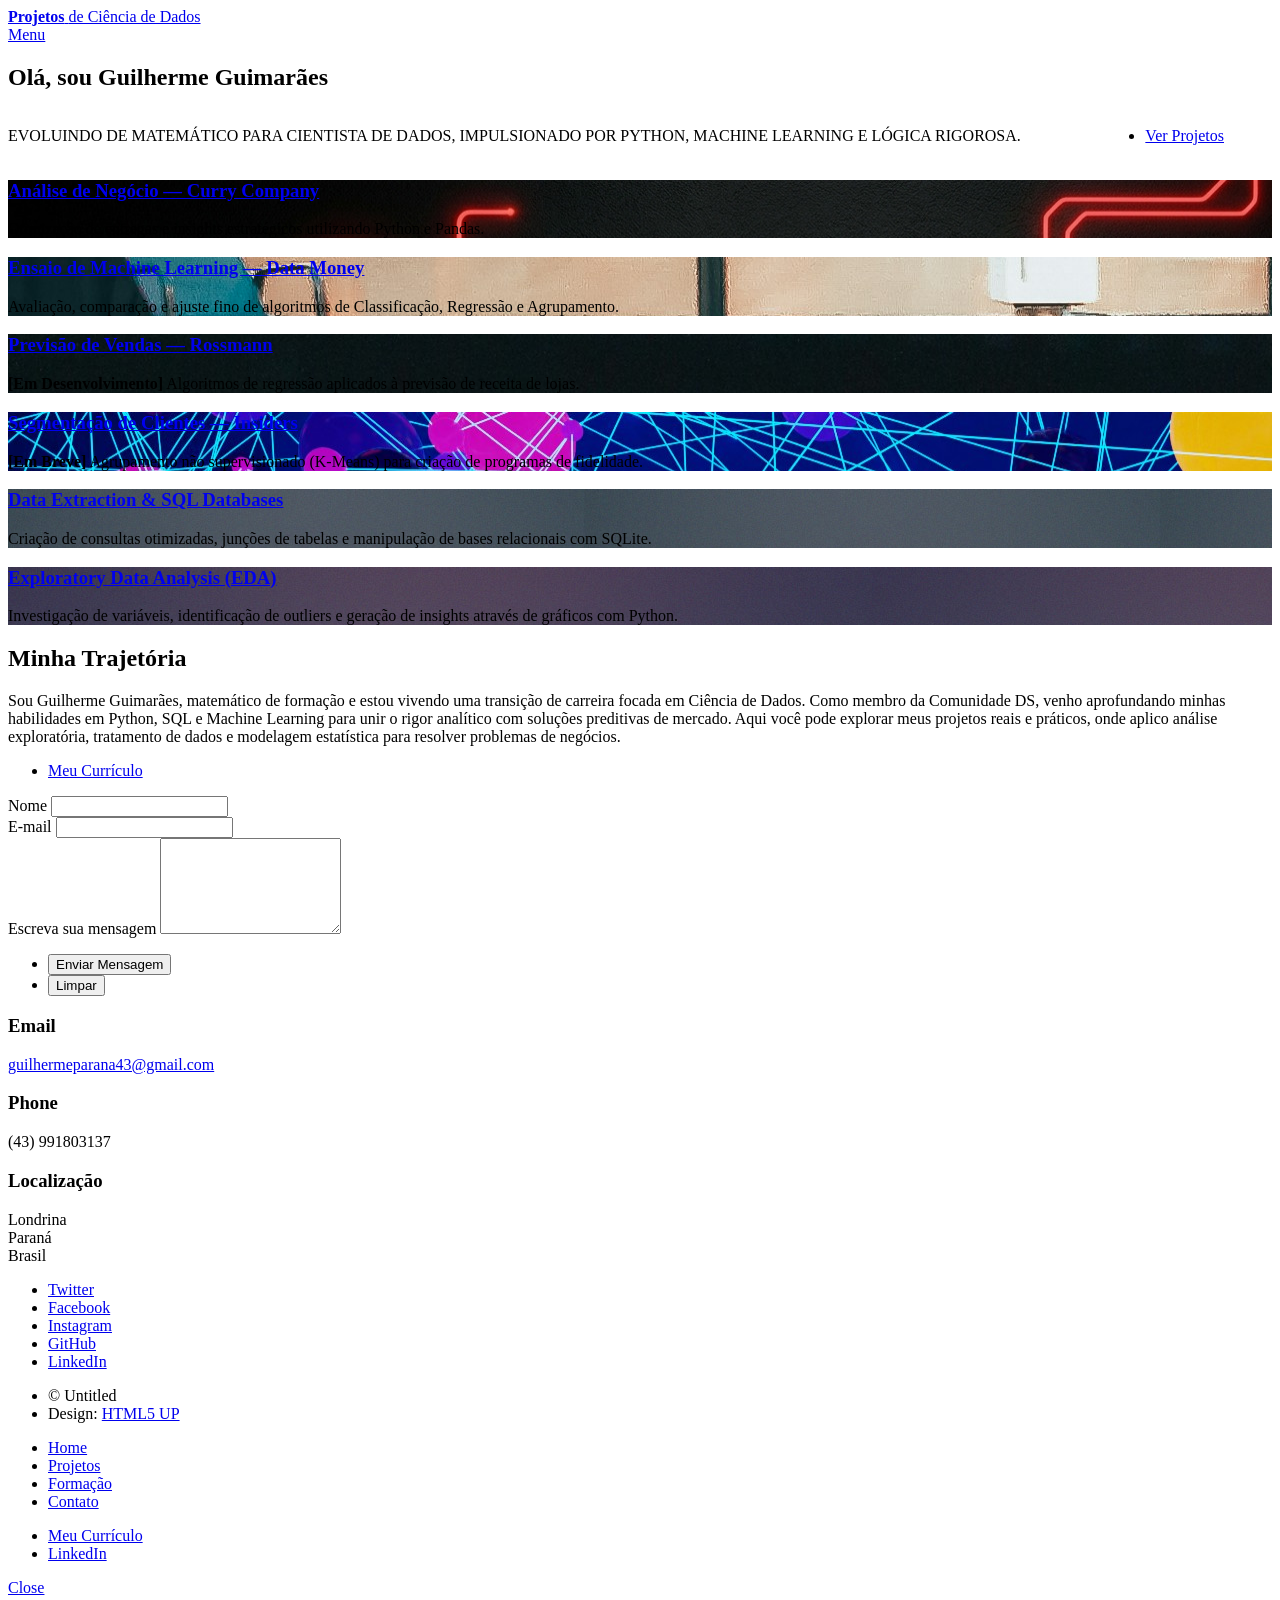
==== index.html @ 99375141 "Update index.html" ====
<!DOCTYPE HTML>
<!--
	Forty by HTML5 UP
	html5up.net | @ajlkn
	Free for personal and commercial use under the CCA 3.0 license (html5up.net/license)
-->
<html>
	<head>
		<title>Projetos - Guilherme Guimarães</title>
		<meta charset="utf-8" />
		<meta name="viewport" content="width=device-width, initial-scale=1, user-scalable=no" />
		<link rel="stylesheet" href="assets/css/main.css" />
		<noscript><link rel="stylesheet" href="assets/css/noscript.css" /></noscript>
	</head>
	<body class="is-preload">

		<!-- Wrapper -->
			<div id="wrapper">

				<!-- Header -->
					<header id="header" class="alt">
						<a href="index.html" class="logo"><strong>Projetos</strong> <span>de Ciência de Dados</span></a>
						<nav>
							<a href="#menu">Menu</a>
						</nav>
					</header>

				<!-- Menu -->
					<nav id="menu">
						<ul class="links">
							<li><a href="index.html">Home</a></li>
							<li><a href="landing.html">Projetos</a></li>
							<li><a href="generic.html">Formação</a></li>
							<li><a href="elements.html">Contato</a></li>
						</ul>
				<ul class="actions stacked">
				<li><a href="cv_guilhermeg.pdf" onclick="window.open(this.href, '_blank'); return false;" class="button primary fit">Meu Currículo</a></li>
				<li><a href="https://www.linkedin.com/in/guilherme-goncalves-guimaraes-data-scientist/" onclick="window.open(this.href, '_blank'); return false;" class="button fit">LinkedIn</a></li>
			</ul>

					</nav>

				<!-- Banner -->
<section id="banner" class="major">
    <div class="inner">
        <header class="major">
            <h1>Olá, sou Guilherme Guimarães</h1>
        </header>
	<div class="content" style="display: flex; justify-content: space-between; align-items: center;">
    <p>EVOLUINDO DE MATEMÁTICO PARA CIENTISTA DE DADOS, IMPULSIONADO POR PYTHON, MACHINE LEARNING E LÓGICA RIGOROSA.</p>
    
    <div style="display: flex; align-items: center; gap: 1rem;">
        <ul class="actions" style="margin: 0; padding: 0;">
            <li><a href="#one" class="button next">Ver Projetos</a></li>
        </ul>

        <ul class="icons" style="display: flex; gap: 1rem; margin: 0; padding: 0; list-style: none;">
            <li><a href="https://github.com/guig23" target="_blank" class="icon brands fa-github" style="font-size: 1.5rem;"><span class="label" style="display:none;">GitHub</span></a></li>
            <li><a href="https://www.linkedin.com/in/guilherme-goncalves-guimaraes-data-scientist/" target="_blank" class="icon brands fa-linkedin-in" style="font-size: 1.5rem;"><span class="label" style="display:none;">LinkedIn</span></a></li>
            <li><a href="https://wa.me/5543991803137" target="_blank" class="icon brands fa-whatsapp" style="font-size: 1.5rem;"><span class="label" style="display:none;">WhatsApp</span></a></li>
        </ul>
    </div>
</div>
</section>

				<!-- Main -->
					<div id="main">

						<!-- One -->
							<section id="one" class="tiles">
								<article>
									<span class="image">
										<img src="images/pic01.jpg" alt="" />
									</span>
									<header class="major">
										<h3><a href="landing.html" class="link">Análise de Negócio — Curry Company</a></h3>
										<p>Otimização de entregas e insights estratégicos utilizando Python e Pandas.</p>
									</header>
								</article>
								<article>
									<span class="image">
										<img src="images/pic02.jpg" alt="" />
									</span>
								<header class="major">
									<h3><a href="landing.html" class="link">Ensaio de Machine Learning — Data Money</a></h3>
									<p>Avaliação, comparação e ajuste fino de algoritmos de Classificação, Regressão e Agrupamento.</p>
								</header>
								</article>
								<article>
								<span class="image">
									<img src="images/pic03.jpg" alt="" />
								</span>
								<header class="major">
									<h3><a href="#" class="link">Previsão de Vendas — Rossmann</a></h3>
									<p><strong>[Em Desenvolvimento]</strong> Algoritmos de regressão aplicados à previsão de receita de lojas.</p>
								</header>
							</article>
								<article>
									<span class="image">
										<img src="images/pic04.jpg" alt="" />
									</span>
									<header class="major">
										<h3><a href="#" class="link">Segmentação de Clientes — Insiders</a></h3>
										<p><strong>[Em Breve]</strong> Agrupamento não supervisionado (K-Means) para criação de programas de fidelidade.</p>
									</header>
								</article>
								<article>
									<span class="image">
										<img src="images/pic05.jpg" alt="" />
									</span>
									<header class="major">
										<h3><a href="#" class="link">Data Extraction & SQL Databases</a></h3>
										<p>Criação de consultas otimizadas, junções de tabelas e manipulação de bases relacionais com SQLite.</p>
									</header>
								</article>
								<article>
								<span class="image">
									<img src="images/pic06.jpg" alt="" />
								</span>
								<header class="major">
									<h3><a href="#" class="link">Exploratory Data Analysis (EDA)</a></h3>
									<p>Investigação de variáveis, identificação de outliers e geração de insights através de gráficos com Python.</p>
								</header>
							</article>
							</section>

						<!-- Two -->
							<section id="two">
								<div class="inner">
									<header class="major">
										<h2>Minha Trajetória</h2>
									</header>
									<p>Sou Guilherme Guimarães, matemático de formação e estou vivendo uma transição de carreira focada em Ciência de Dados. Como membro da Comunidade DS, venho aprofundando minhas habilidades em Python, SQL e Machine Learning para unir o rigor analítico com soluções preditivas de mercado. Aqui você pode explorar meus projetos reais e práticos, onde aplico análise exploratória, tratamento de dados e modelagem estatística para resolver problemas de negócios.</p>
								<ul class="actions">
								    <li><a href="cv_guilhermeg.pdf" download="cv_guilhermeg.pdf" class="button next">Meu Currículo</a></li>
								</ul>
								</div>
							</section>

					</div>

				<!-- Contact -->
					<section id="contact">
						<div class="inner">
							<section>
								<form method="POST" action="https://formspree.io/f/maqkynvn">
									<div class="fields">
										<div class="field half">
											<label for="name">Nome</label>
											<input type="text" name="name" id="name" />
										</div>
										<div class="field half">
											<label for="email">E-mail</label>
											<input type="text" name="email" id="email" />
										</div>
										<div class="field">
											<label for="message">Escreva sua mensagem</label>
											<textarea name="message" id="message" rows="6"></textarea>
										</div>
									</div>
									<ul class="actions">
										<li><input type="submit" value="Enviar Mensagem" class="primary" /></li>
										<li><input type="reset" value="Limpar" /></li>
									</ul>
								</form>
							</section>
							<section class="split">
								<section>
									<div class="contact-method">
										<span class="icon solid alt fa-envelope"></span>
										<h3>Email</h3>
										<a href="#">guilhermeparana43@gmail.com</a>
									</div>
								</section>
								<section>
									<div class="contact-method">
										<span class="icon solid alt fa-phone"></span>
										<h3>Phone</h3>
										<span>(43) 991803137</span>
									</div>
								</section>
								<section>
									<div class="contact-method">
										<span class="icon solid alt fa-home"></span>
										<h3>Localização</h3>
										<span>Londrina<br />
										Paraná<br />
										Brasil</span>
									</div>
								</section>
							</section>
						</div>
					</section>

				<!-- Footer -->
					<footer id="footer">
						<div class="inner">
							<ul class="icons">
								<li><a href="#" class="icon brands alt fa-twitter"><span class="label">Twitter</span></a></li>
								<li><a href="#" class="icon brands alt fa-facebook-f"><span class="label">Facebook</span></a></li>
								<li><a href="#" class="icon brands alt fa-instagram"><span class="label">Instagram</span></a></li>
								<li><a href="#" class="icon brands alt fa-github"><span class="label">GitHub</span></a></li>
								<li><a href="#" class="icon brands alt fa-linkedin-in"><span class="label">LinkedIn</span></a></li>
							</ul>
							<ul class="copyright">
								<li>&copy; Untitled</li><li>Design: <a href="https://html5up.net">HTML5 UP</a></li>
							</ul>
						</div>
					</footer>

			</div>

		<!-- Scripts -->
			<script src="assets/js/jquery.min.js"></script>
			<script src="assets/js/jquery.scrolly.min.js"></script>
			<script src="assets/js/jquery.scrollex.min.js"></script>
			<script src="assets/js/browser.min.js"></script>
			<script src="assets/js/breakpoints.min.js"></script>
			<script src="assets/js/util.js"></script>
			<script src="assets/js/main.js"></script>

	</body>
</html>
---- assets/css/main.css ----
@import url(fontawesome-all.min.css);
@import url("https://fonts.googleapis.com/css?family=Source+Sans+Pro:300,300italic,600,600italic");

/*
	Forty by HTML5 UP
	html5up.net | @ajlkn
	Free for personal and commercial use under the CCA 3.0 license (html5up.net/license)
*/

html, body, div, span, applet, object,
iframe, h1, h2, h3, h4, h5, h6, p, blockquote,
pre, a, abbr, acronym, address, big, cite,
code, del, dfn, em, img, ins, kbd, q, s, samp,
small, strike, strong, sub, sup, tt, var, b,
u, i, center, dl, dt, dd, ol, ul, li, fieldset,
form, label, legend, table, caption, tbody,
tfoot, thead, tr, th, td, article, aside,
canvas, details, embed, figure, figcaption,
footer, header, hgroup, menu, nav, output, ruby,
section, summary, time, mark, audio, video {
	margin: 0;
	padding: 0;
	border: 0;
	font-size: 100%;
	font: inherit;
	vertical-align: baseline;}

article, aside, details, figcaption, figure,
footer, header, hgroup, menu, nav, section {
	display: block;}

body {
	line-height: 1;
}

ol, ul {
	list-style: none;
}

blockquote, q {
	quotes: none;
}

	blockquote:before, blockquote:after, q:before, q:after {
		content: '';
		content: none;
	}

table {
	border-collapse: collapse;
	border-spacing: 0;
}

body {
	-webkit-text-size-adjust: none;
}

mark {
	background-color: transparent;
	color: inherit;
}

input::-moz-focus-inner {
	border: 0;
	padding: 0;
}

input, select, textarea {
	-moz-appearance: none;
	-webkit-appearance: none;
	-ms-appearance: none;
	appearance: none;
}

/* Basic */

	@-ms-viewport {
		width: device-width;
	}

	body {
		-ms-overflow-style: scrollbar;
	}

	@media screen and (max-width: 480px) {

		html, body {
			min-width: 320px;
		}

	}

	html {
		box-sizing: border-box;
	}

	*, *:before, *:after {
		box-sizing: inherit;
	}

	body {
		background: #242943;
	}

		body.is-preload *, body.is-preload *:before, body.is-preload *:after {
			-moz-animation: none !important;
			-webkit-animation: none !important;
			-ms-animation: none !important;
			animation: none !important;
			-moz-transition: none !important;
			-webkit-transition: none !important;
			-ms-transition: none !important;
			transition: none !important;
		}

/* Type */

	body, input, select, textarea {
		color: #ffffff;
		font-family: "Source Sans Pro", Helvetica, sans-serif;
		font-size: 17pt;
		font-weight: 300;
		letter-spacing: 0.025em;
		line-height: 1.65;
	}

		@media screen and (max-width: 1680px) {

			body, input, select, textarea {
				font-size: 14pt;
			}

		}

		@media screen and (max-width: 1280px) {

			body, input, select, textarea {
				font-size: 12pt;
			}

		}

		@media screen and (max-width: 360px) {

			body, input, select, textarea {
				font-size: 11pt;
			}

		}

	a {
		-moz-transition: color 0.2s ease-in-out, border-bottom-color 0.2s ease-in-out;
		-webkit-transition: color 0.2s ease-in-out, border-bottom-color 0.2s ease-in-out;
		-ms-transition: color 0.2s ease-in-out, border-bottom-color 0.2s ease-in-out;
		transition: color 0.2s ease-in-out, border-bottom-color 0.2s ease-in-out;
		border-bottom: dotted 1px;
		color: inherit;
		text-decoration: none;
	}

		a:hover {
			border-bottom-color: transparent;
			color: #9bf1ff !important;
		}

		a:active {
			color: #53e3fb !important;
		}

	strong, b {
		color: #ffffff;
		font-weight: 600;
	}

	em, i {
		font-style: italic;
	}

	p {
		margin: 0 0 2em 0;
	}

	h1, h2, h3, h4, h5, h6 {
		color: #ffffff;
		font-weight: 600;
		line-height: 1.65;
		margin: 0 0 1em 0;
	}

		h1 a, h2 a, h3 a, h4 a, h5 a, h6 a {
			color: inherit;
			border-bottom: 0;
		}

	h1 {
		font-size: 2.5em;
	}

	h2 {
		font-size: 1.75em;
	}

	h3 {
		font-size: 1.35em;
	}

	h4 {
		font-size: 1.1em;
	}

	h5 {
		font-size: 0.9em;
	}

	h6 {
		font-size: 0.7em;
	}

	@media screen and (max-width: 736px) {

		h1 {
			font-size: 2em;
		}

		h2 {
			font-size: 1.5em;
		}

		h3 {
			font-size: 1.25em;
		}

	}

	sub {
		font-size: 0.8em;
		position: relative;
		top: 0.5em;
	}

	sup {
		font-size: 0.8em;
		position: relative;
		top: -0.5em;
	}

	blockquote {
		border-left: solid 4px rgba(212, 212, 255, 0.1);
		font-style: italic;
		margin: 0 0 2em 0;
		padding: 0.5em 0 0.5em 2em;
	}

	code {
		background: rgba(212, 212, 255, 0.035);
		font-family: "Courier New", monospace;
		font-size: 0.9em;
		margin: 0 0.25em;
		padding: 0.25em 0.65em;
	}

	pre {
		-webkit-overflow-scrolling: touch;
		font-family: "Courier New", monospace;
		font-size: 0.9em;
		margin: 0 0 2em 0;
	}

		pre code {
			display: block;
			line-height: 1.75;
			padding: 1em 1.5em;
			overflow-x: auto;
		}

	hr {
		border: 0;
		border-bottom: solid 1px rgba(212, 212, 255, 0.1);
		margin: 2em 0;
	}

		hr.major {
			margin: 3em 0;
		}

	.align-left {
		text-align: left;
	}

	.align-center {
		text-align: center;
	}

	.align-right {
		text-align: right;
	}

/* Row */

	.row {
		display: flex;
		flex-wrap: wrap;
		box-sizing: border-box;
		align-items: stretch;
	}

		.row > * {
			box-sizing: border-box;
		}

		.row.gtr-uniform > * > :last-child {
			margin-bottom: 0;
		}

		.row.aln-left {
			justify-content: flex-start;
		}

		.row.aln-center {
			justify-content: center;
		}

		.row.aln-right {
			justify-content: flex-end;
		}

		.row.aln-top {
			align-items: flex-start;
		}

		.row.aln-middle {
			align-items: center;
		}

		.row.aln-bottom {
			align-items: flex-end;
		}

		.row > .imp {
			order: -1;
		}

		.row > .col-1 {
			width: 8.33333%;
		}

		.row > .off-1 {
			margin-left: 8.33333%;
		}

		.row > .col-2 {
			width: 16.66667%;
		}

		.row > .off-2 {
			margin-left: 16.66667%;
		}

		.row > .col-3 {
			width: 25%;
		}

		.row > .off-3 {
			margin-left: 25%;
		}

		.row > .col-4 {
			width: 33.33333%;
		}

		.row > .off-4 {
			margin-left: 33.33333%;
		}

		.row > .col-5 {
			width: 41.66667%;
		}

		.row > .off-5 {
			margin-left: 41.66667%;
		}

		.row > .col-6 {
			width: 50%;
		}

		.row > .off-6 {
			margin-left: 50%;
		}

		.row > .col-7 {
			width: 58.33333%;
		}

		.row > .off-7 {
			margin-left: 58.33333%;
		}

		.row > .col-8 {
			width: 66.66667%;
		}

		.row > .off-8 {
			margin-left: 66.66667%;
		}

		.row > .col-9 {
			width: 75%;
		}

		.row > .off-9 {
			margin-left: 75%;
		}

		.row > .col-10 {
			width: 83.33333%;
		}

		.row > .off-10 {
			margin-left: 83.33333%;
		}

		.row > .col-11 {
			width: 91.66667%;
		}

		.row > .off-11 {
			margin-left: 91.66667%;
		}

		.row > .col-12 {
			width: 100%;
		}

		.row > .off-12 {
			margin-left: 100%;
		}

		.row.gtr-0 {
			margin-top: 0;
			margin-left: 0em;
		}

			.row.gtr-0 > * {
				padding: 0 0 0 0em;
			}

			.row.gtr-0.gtr-uniform {
				margin-top: 0em;
			}

				.row.gtr-0.gtr-uniform > * {
					padding-top: 0em;
				}

		.row.gtr-25 {
			margin-top: 0;
			margin-left: -0.5em;
		}

			.row.gtr-25 > * {
				padding: 0 0 0 0.5em;
			}

			.row.gtr-25.gtr-uniform {
				margin-top: -0.5em;
			}

				.row.gtr-25.gtr-uniform > * {
					padding-top: 0.5em;
				}

		.row.gtr-50 {
			margin-top: 0;
			margin-left: -1em;
		}

			.row.gtr-50 > * {
				padding: 0 0 0 1em;
			}

			.row.gtr-50.gtr-uniform {
				margin-top: -1em;
			}

				.row.gtr-50.gtr-uniform > * {
					padding-top: 1em;
				}

		.row {
			margin-top: 0;
			margin-left: -2em;
		}

			.row > * {
				padding: 0 0 0 2em;
			}

			.row.gtr-uniform {
				margin-top: -2em;
			}

				.row.gtr-uniform > * {
					padding-top: 2em;
				}

		.row.gtr-150 {
			margin-top: 0;
			margin-left: -3em;
		}

			.row.gtr-150 > * {
				padding: 0 0 0 3em;
			}

			.row.gtr-150.gtr-uniform {
				margin-top: -3em;
			}

				.row.gtr-150.gtr-uniform > * {
					padding-top: 3em;
				}

		.row.gtr-200 {
			margin-top: 0;
			margin-left: -4em;
		}

			.row.gtr-200 > * {
				padding: 0 0 0 4em;
			}

			.row.gtr-200.gtr-uniform {
				margin-top: -4em;
			}

				.row.gtr-200.gtr-uniform > * {
					padding-top: 4em;
				}

		@media screen and (max-width: 1680px) {

			.row {
				display: flex;
				flex-wrap: wrap;
				box-sizing: border-box;
				align-items: stretch;
			}

				.row > * {
					box-sizing: border-box;
				}

				.row.gtr-uniform > * > :last-child {
					margin-bottom: 0;
				}

				.row.aln-left {
					justify-content: flex-start;
				}

				.row.aln-center {
					justify-content: center;
				}

				.row.aln-right {
					justify-content: flex-end;
				}

				.row.aln-top {
					align-items: flex-start;
				}

				.row.aln-middle {
					align-items: center;
				}

				.row.aln-bottom {
					align-items: flex-end;
				}

				.row > .imp-xlarge {
					order: -1;
				}

				.row > .col-1-xlarge {
					width: 8.33333%;
				}

				.row > .off-1-xlarge {
					margin-left: 8.33333%;
				}

				.row > .col-2-xlarge {
					width: 16.66667%;
				}

				.row > .off-2-xlarge {
					margin-left: 16.66667%;
				}

				.row > .col-3-xlarge {
					width: 25%;
				}

				.row > .off-3-xlarge {
					margin-left: 25%;
				}

				.row > .col-4-xlarge {
					width: 33.33333%;
				}

				.row > .off-4-xlarge {
					margin-left: 33.33333%;
				}

				.row > .col-5-xlarge {
					width: 41.66667%;
				}

				.row > .off-5-xlarge {
					margin-left: 41.66667%;
				}

				.row > .col-6-xlarge {
					width: 50%;
				}

				.row > .off-6-xlarge {
					margin-left: 50%;
				}

				.row > .col-7-xlarge {
					width: 58.33333%;
				}

				.row > .off-7-xlarge {
					margin-left: 58.33333%;
				}

				.row > .col-8-xlarge {
					width: 66.66667%;
				}

				.row > .off-8-xlarge {
					margin-left: 66.66667%;
				}

				.row > .col-9-xlarge {
					width: 75%;
				}

				.row > .off-9-xlarge {
					margin-left: 75%;
				}

				.row > .col-10-xlarge {
					width: 83.33333%;
				}

				.row > .off-10-xlarge {
					margin-left: 83.33333%;
				}

				.row > .col-11-xlarge {
					width: 91.66667%;
				}

				.row > .off-11-xlarge {
					margin-left: 91.66667%;
				}

				.row > .col-12-xlarge {
					width: 100%;
				}

				.row > .off-12-xlarge {
					margin-left: 100%;
				}

				.row.gtr-0 {
					margin-top: 0;
					margin-left: 0em;
				}

					.row.gtr-0 > * {
						padding: 0 0 0 0em;
					}

					.row.gtr-0.gtr-uniform {
						margin-top: 0em;
					}

						.row.gtr-0.gtr-uniform > * {
							padding-top: 0em;
						}

				.row.gtr-25 {
					margin-top: 0;
					margin-left: -0.5em;
				}

					.row.gtr-25 > * {
						padding: 0 0 0 0.5em;
					}

					.row.gtr-25.gtr-uniform {
						margin-top: -0.5em;
					}

						.row.gtr-25.gtr-uniform > * {
							padding-top: 0.5em;
						}

				.row.gtr-50 {
					margin-top: 0;
					margin-left: -1em;
				}

					.row.gtr-50 > * {
						padding: 0 0 0 1em;
					}

					.row.gtr-50.gtr-uniform {
						margin-top: -1em;
					}

						.row.gtr-50.gtr-uniform > * {
							padding-top: 1em;
						}

				.row {
					margin-top: 0;
					margin-left: -2em;
				}

					.row > * {
						padding: 0 0 0 2em;
					}

					.row.gtr-uniform {
						margin-top: -2em;
					}

						.row.gtr-uniform > * {
							padding-top: 2em;
						}

				.row.gtr-150 {
					margin-top: 0;
					margin-left: -3em;
				}

					.row.gtr-150 > * {
						padding: 0 0 0 3em;
					}

					.row.gtr-150.gtr-uniform {
						margin-top: -3em;
					}

						.row.gtr-150.gtr-uniform > * {
							padding-top: 3em;
						}

				.row.gtr-200 {
					margin-top: 0;
					margin-left: -4em;
				}

					.row.gtr-200 > * {
						padding: 0 0 0 4em;
					}

					.row.gtr-200.gtr-uniform {
						margin-top: -4em;
					}

						.row.gtr-200.gtr-uniform > * {
							padding-top: 4em;
						}

		}

		@media screen and (max-width: 1280px) {

			.row {
				display: flex;
				flex-wrap: wrap;
				box-sizing: border-box;
				align-items: stretch;
			}

				.row > * {
					box-sizing: border-box;
				}

				.row.gtr-uniform > * > :last-child {
					margin-bottom: 0;
				}

				.row.aln-left {
					justify-content: flex-start;
				}

				.row.aln-center {
					justify-content: center;
				}

				.row.aln-right {
					justify-content: flex-end;
				}

				.row.aln-top {
					align-items: flex-start;
				}

				.row.aln-middle {
					align-items: center;
				}

				.row.aln-bottom {
					align-items: flex-end;
				}

				.row > .imp-large {
					order: -1;
				}

				.row > .col-1-large {
					width: 8.33333%;
				}

				.row > .off-1-large {
					margin-left: 8.33333%;
				}

				.row > .col-2-large {
					width: 16.66667%;
				}

				.row > .off-2-large {
					margin-left: 16.66667%;
				}

				.row > .col-3-large {
					width: 25%;
				}

				.row > .off-3-large {
					margin-left: 25%;
				}

				.row > .col-4-large {
					width: 33.33333%;
				}

				.row > .off-4-large {
					margin-left: 33.33333%;
				}

				.row > .col-5-large {
					width: 41.66667%;
				}

				.row > .off-5-large {
					margin-left: 41.66667%;
				}

				.row > .col-6-large {
					width: 50%;
				}

				.row > .off-6-large {
					margin-left: 50%;
				}

				.row > .col-7-large {
					width: 58.33333%;
				}

				.row > .off-7-large {
					margin-left: 58.33333%;
				}

				.row > .col-8-large {
					width: 66.66667%;
				}

				.row > .off-8-large {
					margin-left: 66.66667%;
				}

				.row > .col-9-large {
					width: 75%;
				}

				.row > .off-9-large {
					margin-left: 75%;
				}

				.row > .col-10-large {
					width: 83.33333%;
				}

				.row > .off-10-large {
					margin-left: 83.33333%;
				}

				.row > .col-11-large {
					width: 91.66667%;
				}

				.row > .off-11-large {
					margin-left: 91.66667%;
				}

				.row > .col-12-large {
					width: 100%;
				}

				.row > .off-12-large {
					margin-left: 100%;
				}

				.row.gtr-0 {
					margin-top: 0;
					margin-left: 0em;
				}

					.row.gtr-0 > * {
						padding: 0 0 0 0em;
					}

					.row.gtr-0.gtr-uniform {
						margin-top: 0em;
					}

						.row.gtr-0.gtr-uniform > * {
							padding-top: 0em;
						}

				.row.gtr-25 {
					margin-top: 0;
					margin-left: -0.375em;
				}

					.row.gtr-25 > * {
						padding: 0 0 0 0.375em;
					}

					.row.gtr-25.gtr-uniform {
						margin-top: -0.375em;
					}

						.row.gtr-25.gtr-uniform > * {
							padding-top: 0.375em;
						}

				.row.gtr-50 {
					margin-top: 0;
					margin-left: -0.75em;
				}

					.row.gtr-50 > * {
						padding: 0 0 0 0.75em;
					}

					.row.gtr-50.gtr-uniform {
						margin-top: -0.75em;
					}

						.row.gtr-50.gtr-uniform > * {
							padding-top: 0.75em;
						}

				.row {
					margin-top: 0;
					margin-left: -1.5em;
				}

					.row > * {
						padding: 0 0 0 1.5em;
					}

					.row.gtr-uniform {
						margin-top: -1.5em;
					}

						.row.gtr-uniform > * {
							padding-top: 1.5em;
						}

				.row.gtr-150 {
					margin-top: 0;
					margin-left: -2.25em;
				}

					.row.gtr-150 > * {
						padding: 0 0 0 2.25em;
					}

					.row.gtr-150.gtr-uniform {
						margin-top: -2.25em;
					}

						.row.gtr-150.gtr-uniform > * {
							padding-top: 2.25em;
						}

				.row.gtr-200 {
					margin-top: 0;
					margin-left: -3em;
				}

					.row.gtr-200 > * {
						padding: 0 0 0 3em;
					}

					.row.gtr-200.gtr-uniform {
						margin-top: -3em;
					}

						.row.gtr-200.gtr-uniform > * {
							padding-top: 3em;
						}

		}

		@media screen and (max-width: 980px) {

			.row {
				display: flex;
				flex-wrap: wrap;
				box-sizing: border-box;
				align-items: stretch;
			}

				.row > * {
					box-sizing: border-box;
				}

				.row.gtr-uniform > * > :last-child {
					margin-bottom: 0;
				}

				.row.aln-left {
					justify-content: flex-start;
				}

				.row.aln-center {
					justify-content: center;
				}

				.row.aln-right {
					justify-content: flex-end;
				}

				.row.aln-top {
					align-items: flex-start;
				}

				.row.aln-middle {
					align-items: center;
				}

				.row.aln-bottom {
					align-items: flex-end;
				}

				.row > .imp-medium {
					order: -1;
				}

				.row > .col-1-medium {
					width: 8.33333%;
				}

				.row > .off-1-medium {
					margin-left: 8.33333%;
				}

				.row > .col-2-medium {
					width: 16.66667%;
				}

				.row > .off-2-medium {
					margin-left: 16.66667%;
				}

				.row > .col-3-medium {
					width: 25%;
				}

				.row > .off-3-medium {
					margin-left: 25%;
				}

				.row > .col-4-medium {
					width: 33.33333%;
				}

				.row > .off-4-medium {
					margin-left: 33.33333%;
				}

				.row > .col-5-medium {
					width: 41.66667%;
				}

				.row > .off-5-medium {
					margin-left: 41.66667%;
				}

				.row > .col-6-medium {
					width: 50%;
				}

				.row > .off-6-medium {
					margin-left: 50%;
				}

				.row > .col-7-medium {
					width: 58.33333%;
				}

				.row > .off-7-medium {
					margin-left: 58.33333%;
				}

				.row > .col-8-medium {
					width: 66.66667%;
				}

				.row > .off-8-medium {
					margin-left: 66.66667%;
				}

				.row > .col-9-medium {
					width: 75%;
				}

				.row > .off-9-medium {
					margin-left: 75%;
				}

				.row > .col-10-medium {
					width: 83.33333%;
				}

				.row > .off-10-medium {
					margin-left: 83.33333%;
				}

				.row > .col-11-medium {
					width: 91.66667%;
				}

				.row > .off-11-medium {
					margin-left: 91.66667%;
				}

				.row > .col-12-medium {
					width: 100%;
				}

				.row > .off-12-medium {
					margin-left: 100%;
				}

				.row.gtr-0 {
					margin-top: 0;
					margin-left: 0em;
				}

					.row.gtr-0 > * {
						padding: 0 0 0 0em;
					}

					.row.gtr-0.gtr-uniform {
						margin-top: 0em;
					}

						.row.gtr-0.gtr-uniform > * {
							padding-top: 0em;
						}

				.row.gtr-25 {
					margin-top: 0;
					margin-left: -0.375em;
				}

					.row.gtr-25 > * {
						padding: 0 0 0 0.375em;
					}

					.row.gtr-25.gtr-uniform {
						margin-top: -0.375em;
					}

						.row.gtr-25.gtr-uniform > * {
							padding-top: 0.375em;
						}

				.row.gtr-50 {
					margin-top: 0;
					margin-left: -0.75em;
				}

					.row.gtr-50 > * {
						padding: 0 0 0 0.75em;
					}

					.row.gtr-50.gtr-uniform {
						margin-top: -0.75em;
					}

						.row.gtr-50.gtr-uniform > * {
							padding-top: 0.75em;
						}

				.row {
					margin-top: 0;
					margin-left: -1.5em;
				}

					.row > * {
						padding: 0 0 0 1.5em;
					}

					.row.gtr-uniform {
						margin-top: -1.5em;
					}

						.row.gtr-uniform > * {
							padding-top: 1.5em;
						}

				.row.gtr-150 {
					margin-top: 0;
					margin-left: -2.25em;
				}

					.row.gtr-150 > * {
						padding: 0 0 0 2.25em;
					}

					.row.gtr-150.gtr-uniform {
						margin-top: -2.25em;
					}

						.row.gtr-150.gtr-uniform > * {
							padding-top: 2.25em;
						}

				.row.gtr-200 {
					margin-top: 0;
					margin-left: -3em;
				}

					.row.gtr-200 > * {
						padding: 0 0 0 3em;
					}

					.row.gtr-200.gtr-uniform {
						margin-top: -3em;
					}

						.row.gtr-200.gtr-uniform > * {
							padding-top: 3em;
						}

		}

		@media screen and (max-width: 736px) {

			.row {
				display: flex;
				flex-wrap: wrap;
				box-sizing: border-box;
				align-items: stretch;
			}

				.row > * {
					box-sizing: border-box;
				}

				.row.gtr-uniform > * > :last-child {
					margin-bottom: 0;
				}

				.row.aln-left {
					justify-content: flex-start;
				}

				.row.aln-center {
					justify-content: center;
				}

				.row.aln-right {
					justify-content: flex-end;
				}

				.row.aln-top {
					align-items: flex-start;
				}

				.row.aln-middle {
					align-items: center;
				}

				.row.aln-bottom {
					align-items: flex-end;
				}

				.row > .imp-small {
					order: -1;
				}

				.row > .col-1-small {
					width: 8.33333%;
				}

				.row > .off-1-small {
					margin-left: 8.33333%;
				}

				.row > .col-2-small {
					width: 16.66667%;
				}

				.row > .off-2-small {
					margin-left: 16.66667%;
				}

				.row > .col-3-small {
					width: 25%;
				}

				.row > .off-3-small {
					margin-left: 25%;
				}

				.row > .col-4-small {
					width: 33.33333%;
				}

				.row > .off-4-small {
					margin-left: 33.33333%;
				}

				.row > .col-5-small {
					width: 41.66667%;
				}

				.row > .off-5-small {
					margin-left: 41.66667%;
				}

				.row > .col-6-small {
					width: 50%;
				}

				.row > .off-6-small {
					margin-left: 50%;
				}

				.row > .col-7-small {
					width: 58.33333%;
				}

				.row > .off-7-small {
					margin-left: 58.33333%;
				}

				.row > .col-8-small {
					width: 66.66667%;
				}

				.row > .off-8-small {
					margin-left: 66.66667%;
				}

				.row > .col-9-small {
					width: 75%;
				}

				.row > .off-9-small {
					margin-left: 75%;
				}

				.row > .col-10-small {
					width: 83.33333%;
				}

				.row > .off-10-small {
					margin-left: 83.33333%;
				}

				.row > .col-11-small {
					width: 91.66667%;
				}

				.row > .off-11-small {
					margin-left: 91.66667%;
				}

				.row > .col-12-small {
					width: 100%;
				}

				.row > .off-12-small {
					margin-left: 100%;
				}

				.row.gtr-0 {
					margin-top: 0;
					margin-left: 0em;
				}

					.row.gtr-0 > * {
						padding: 0 0 0 0em;
					}

					.row.gtr-0.gtr-uniform {
						margin-top: 0em;
					}

						.row.gtr-0.gtr-uniform > * {
							padding-top: 0em;
						}

				.row.gtr-25 {
					margin-top: 0;
					margin-left: -0.3125em;
				}

					.row.gtr-25 > * {
						padding: 0 0 0 0.3125em;
					}

					.row.gtr-25.gtr-uniform {
						margin-top: -0.3125em;
					}

						.row.gtr-25.gtr-uniform > * {
							padding-top: 0.3125em;
						}

				.row.gtr-50 {
					margin-top: 0;
					margin-left: -0.625em;
				}

					.row.gtr-50 > * {
						padding: 0 0 0 0.625em;
					}

					.row.gtr-50.gtr-uniform {
						margin-top: -0.625em;
					}

						.row.gtr-50.gtr-uniform > * {
							padding-top: 0.625em;
						}

				.row {
					margin-top: 0;
					margin-left: -1.25em;
				}

					.row > * {
						padding: 0 0 0 1.25em;
					}

					.row.gtr-uniform {
						margin-top: -1.25em;
					}

						.row.gtr-uniform > * {
							padding-top: 1.25em;
						}

				.row.gtr-150 {
					margin-top: 0;
					margin-left: -1.875em;
				}

					.row.gtr-150 > * {
						padding: 0 0 0 1.875em;
					}

					.row.gtr-150.gtr-uniform {
						margin-top: -1.875em;
					}

						.row.gtr-150.gtr-uniform > * {
							padding-top: 1.875em;
						}

				.row.gtr-200 {
					margin-top: 0;
					margin-left: -2.5em;
				}

					.row.gtr-200 > * {
						padding: 0 0 0 2.5em;
					}

					.row.gtr-200.gtr-uniform {
						margin-top: -2.5em;
					}

						.row.gtr-200.gtr-uniform > * {
							padding-top: 2.5em;
						}

		}

		@media screen and (max-width: 480px) {

			.row {
				display: flex;
				flex-wrap: wrap;
				box-sizing: border-box;
				align-items: stretch;
			}

				.row > * {
					box-sizing: border-box;
				}

				.row.gtr-uniform > * > :last-child {
					margin-bottom: 0;
				}

				.row.aln-left {
					justify-content: flex-start;
				}

				.row.aln-center {
					justify-content: center;
				}

				.row.aln-right {
					justify-content: flex-end;
				}

				.row.aln-top {
					align-items: flex-start;
				}

				.row.aln-middle {
					align-items: center;
				}

				.row.aln-bottom {
					align-items: flex-end;
				}

				.row > .imp-xsmall {
					order: -1;
				}

				.row > .col-1-xsmall {
					width: 8.33333%;
				}

				.row > .off-1-xsmall {
					margin-left: 8.33333%;
				}

				.row > .col-2-xsmall {
					width: 16.66667%;
				}

				.row > .off-2-xsmall {
					margin-left: 16.66667%;
				}

				.row > .col-3-xsmall {
					width: 25%;
				}

				.row > .off-3-xsmall {
					margin-left: 25%;
				}

				.row > .col-4-xsmall {
					width: 33.33333%;
				}

				.row > .off-4-xsmall {
					margin-left: 33.33333%;
				}

				.row > .col-5-xsmall {
					width: 41.66667%;
				}

				.row > .off-5-xsmall {
					margin-left: 41.66667%;
				}

				.row > .col-6-xsmall {
					width: 50%;
				}

				.row > .off-6-xsmall {
					margin-left: 50%;
				}

				.row > .col-7-xsmall {
					width: 58.33333%;
				}

				.row > .off-7-xsmall {
					margin-left: 58.33333%;
				}

				.row > .col-8-xsmall {
					width: 66.66667%;
				}

				.row > .off-8-xsmall {
					margin-left: 66.66667%;
				}

				.row > .col-9-xsmall {
					width: 75%;
				}

				.row > .off-9-xsmall {
					margin-left: 75%;
				}

				.row > .col-10-xsmall {
					width: 83.33333%;
				}

				.row > .off-10-xsmall {
					margin-left: 83.33333%;
				}

				.row > .col-11-xsmall {
					width: 91.66667%;
				}

				.row > .off-11-xsmall {
					margin-left: 91.66667%;
				}

				.row > .col-12-xsmall {
					width: 100%;
				}

				.row > .off-12-xsmall {
					margin-left: 100%;
				}

				.row.gtr-0 {
					margin-top: 0;
					margin-left: 0em;
				}

					.row.gtr-0 > * {
						padding: 0 0 0 0em;
					}

					.row.gtr-0.gtr-uniform {
						margin-top: 0em;
					}

						.row.gtr-0.gtr-uniform > * {
							padding-top: 0em;
						}

				.row.gtr-25 {
					margin-top: 0;
					margin-left: -0.3125em;
				}

					.row.gtr-25 > * {
						padding: 0 0 0 0.3125em;
					}

					.row.gtr-25.gtr-uniform {
						margin-top: -0.3125em;
					}

						.row.gtr-25.gtr-uniform > * {
							padding-top: 0.3125em;
						}

				.row.gtr-50 {
					margin-top: 0;
					margin-left: -0.625em;
				}

					.row.gtr-50 > * {
						padding: 0 0 0 0.625em;
					}

					.row.gtr-50.gtr-uniform {
						margin-top: -0.625em;
					}

						.row.gtr-50.gtr-uniform > * {
							padding-top: 0.625em;
						}

				.row {
					margin-top: 0;
					margin-left: -1.25em;
				}

					.row > * {
						padding: 0 0 0 1.25em;
					}

					.row.gtr-uniform {
						margin-top: -1.25em;
					}

						.row.gtr-uniform > * {
							padding-top: 1.25em;
						}

				.row.gtr-150 {
					margin-top: 0;
					margin-left: -1.875em;
				}

					.row.gtr-150 > * {
						padding: 0 0 0 1.875em;
					}

					.row.gtr-150.gtr-uniform {
						margin-top: -1.875em;
					}

						.row.gtr-150.gtr-uniform > * {
							padding-top: 1.875em;
						}

				.row.gtr-200 {
					margin-top: 0;
					margin-left: -2.5em;
				}

					.row.gtr-200 > * {
						padding: 0 0 0 2.5em;
					}

					.row.gtr-200.gtr-uniform {
						margin-top: -2.5em;
					}

						.row.gtr-200.gtr-uniform > * {
							padding-top: 2.5em;
						}

		}

/* Section/Article */

	section.special, article.special {
		text-align: center;
	}

	header.major {
		width: -moz-max-content;
		width: -webkit-max-content;
		width: -ms-max-content;
		width: max-content;
		margin-bottom: 2em;
	}

		header.major > :first-child {
			margin-bottom: 0;
			width: calc(100% + 0.5em);
		}

			header.major > :first-child:after {
				content: '';
				background-color: #ffffff;
				display: block;
				height: 2px;
				margin: 0.325em 0 0.5em 0;
				width: 100%;
			}

		header.major > p {
			font-size: 0.7em;
			font-weight: 600;
			letter-spacing: 0.25em;
			margin-bottom: 0;
			text-transform: uppercase;
		}

		body.is-ie header.major > :first-child:after {
			max-width: 9em;
		}

		body.is-ie header.major > h1:after {
			max-width: 100% !important;
		}

	@media screen and (max-width: 736px) {

		header.major > p br {
			display: none;
		}

	}

/* Form */

	form {
		margin: 0 0 2em 0;
	}

		form > :last-child {
			margin-bottom: 0;
		}

		form > .fields {
			display: -moz-flex;
			display: -webkit-flex;
			display: -ms-flex;
			display: flex;
			-moz-flex-wrap: wrap;
			-webkit-flex-wrap: wrap;
			-ms-flex-wrap: wrap;
			flex-wrap: wrap;
			width: calc(100% + 3em);
			margin: -1.5em 0 2em -1.5em;
		}

			form > .fields > .field {
				-moz-flex-grow: 0;
				-webkit-flex-grow: 0;
				-ms-flex-grow: 0;
				flex-grow: 0;
				-moz-flex-shrink: 0;
				-webkit-flex-shrink: 0;
				-ms-flex-shrink: 0;
				flex-shrink: 0;
				padding: 1.5em 0 0 1.5em;
				width: calc(100% - 1.5em);
			}

				form > .fields > .field.half {
					width: calc(50% - 0.75em);
				}

				form > .fields > .field.third {
					width: calc(100%/3 - 0.5em);
				}

				form > .fields > .field.quarter {
					width: calc(25% - 0.375em);
				}

		@media screen and (max-width: 480px) {

			form > .fields {
				width: calc(100% + 3em);
				margin: -1.5em 0 2em -1.5em;
			}

				form > .fields > .field {
					padding: 1.5em 0 0 1.5em;
					width: calc(100% - 1.5em);
				}

					form > .fields > .field.half {
						width: calc(100% - 1.5em);
					}

					form > .fields > .field.third {
						width: calc(100% - 1.5em);
					}

					form > .fields > .field.quarter {
						width: calc(100% - 1.5em);
					}

		}

	label {
		color: #ffffff;
		display: block;
		font-size: 0.8em;
		font-weight: 600;
		letter-spacing: 0.25em;
		margin: 0 0 1em 0;
		text-transform: uppercase;
	}

	input[type="text"],
	input[type="password"],
	input[type="email"],
	input[type="tel"],
	input[type="search"],
	input[type="url"],
	select,
	textarea {
		-moz-appearance: none;
		-webkit-appearance: none;
		-ms-appearance: none;
		appearance: none;
		background: rgba(212, 212, 255, 0.035);
		border: none;
		border-radius: 0;
		color: inherit;
		display: block;
		outline: 0;
		padding: 0 1em;
		text-decoration: none;
		width: 100%;
	}

		input[type="text"]:invalid,
		input[type="password"]:invalid,
		input[type="email"]:invalid,
		input[type="tel"]:invalid,
		input[type="search"]:invalid,
		input[type="url"]:invalid,
		select:invalid,
		textarea:invalid {
			box-shadow: none;
		}

		input[type="text"]:focus,
		input[type="password"]:focus,
		input[type="email"]:focus,
		input[type="tel"]:focus,
		input[type="search"]:focus,
		input[type="url"]:focus,
		select:focus,
		textarea:focus {
			border-color: #9bf1ff;
			box-shadow: 0 0 0 2px #9bf1ff;
		}

	select {
		background-image: url("data:image/svg+xml;charset=utf8,%3Csvg xmlns='http://www.w3.org/2000/svg' width='40' height='40' preserveAspectRatio='none' viewBox='0 0 40 40'%3E%3Cpath d='M9.4,12.3l10.4,10.4l10.4-10.4c0.2-0.2,0.5-0.4,0.9-0.4c0.3,0,0.6,0.1,0.9,0.4l3.3,3.3c0.2,0.2,0.4,0.5,0.4,0.9 c0,0.4-0.1,0.6-0.4,0.9L20.7,31.9c-0.2,0.2-0.5,0.4-0.9,0.4c-0.3,0-0.6-0.1-0.9-0.4L4.3,17.3c-0.2-0.2-0.4-0.5-0.4-0.9 c0-0.4,0.1-0.6,0.4-0.9l3.3-3.3c0.2-0.2,0.5-0.4,0.9-0.4S9.1,12.1,9.4,12.3z' fill='rgba(212, 212, 255, 0.1)' /%3E%3C/svg%3E");
		background-size: 1.25rem;
		background-repeat: no-repeat;
		background-position: calc(100% - 1rem) center;
		height: 2.75em;
		padding-right: 2.75em;
		text-overflow: ellipsis;
	}

		select option {
			color: #ffffff;
			background: #242943;
		}

		select:focus::-ms-value {
			background-color: transparent;
		}

		select::-ms-expand {
			display: none;
		}

	input[type="text"],
	input[type="password"],
	input[type="email"],
	input[type="tel"],
	input[type="search"],
	input[type="url"],
	select {
		height: 2.75em;
	}

	textarea {
		padding: 0.75em 1em;
	}

	input[type="checkbox"],
	input[type="radio"] {
		-moz-appearance: none;
		-webkit-appearance: none;
		-ms-appearance: none;
		appearance: none;
		display: block;
		float: left;
		margin-right: -2em;
		opacity: 0;
		width: 1em;
		z-index: -1;
	}

		input[type="checkbox"] + label,
		input[type="radio"] + label {
			text-decoration: none;
			color: #ffffff;
			cursor: pointer;
			display: inline-block;
			font-weight: 300;
			padding-left: 2.65em;
			padding-right: 0.75em;
			position: relative;
		}

			input[type="checkbox"] + label:before,
			input[type="radio"] + label:before {
				-moz-osx-font-smoothing: grayscale;
				-webkit-font-smoothing: antialiased;
				display: inline-block;
				font-style: normal;
				font-variant: normal;
				text-rendering: auto;
				line-height: 1;
				text-transform: none !important;
				font-family: 'Font Awesome 5 Free';
				font-weight: 900;
			}

			input[type="checkbox"] + label:before,
			input[type="radio"] + label:before {
				background: rgba(212, 212, 255, 0.035);
				content: '';
				display: inline-block;
				font-size: 0.8em;
				height: 2.0625em;
				left: 0;
				letter-spacing: 0;
				line-height: 2.0625em;
				position: absolute;
				text-align: center;
				top: 0;
				width: 2.0625em;
			}

		input[type="checkbox"]:checked + label:before,
		input[type="radio"]:checked + label:before {
			background: #ffffff;
			border-color: #9bf1ff;
			content: '\f00c';
			color: #242943;
		}

		input[type="checkbox"]:focus + label:before,
		input[type="radio"]:focus + label:before {
			box-shadow: 0 0 0 2px #9bf1ff;
		}

	input[type="radio"] + label:before {
		border-radius: 100%;
	}

	::-webkit-input-placeholder {
		color: rgba(244, 244, 255, 0.2) !important;
		opacity: 1.0;
	}

	:-moz-placeholder {
		color: rgba(244, 244, 255, 0.2) !important;
		opacity: 1.0;
	}

	::-moz-placeholder {
		color: rgba(244, 244, 255, 0.2) !important;
		opacity: 1.0;
	}

	:-ms-input-placeholder {
		color: rgba(244, 244, 255, 0.2) !important;
		opacity: 1.0;
	}

/* Box */

	.box {
		border: solid 1px rgba(212, 212, 255, 0.1);
		margin-bottom: 2em;
		padding: 1.5em;
	}

		.box > :last-child,
		.box > :last-child > :last-child,
		.box > :last-child > :last-child > :last-child {
			margin-bottom: 0;
		}

		.box.alt {
			border: 0;
			border-radius: 0;
			padding: 0;
		}

/* Icon */

	.icon {
		text-decoration: none;
		border-bottom: none;
		position: relative;
	}

		.icon:before {
			-moz-osx-font-smoothing: grayscale;
			-webkit-font-smoothing: antialiased;
			display: inline-block;
			font-style: normal;
			font-variant: normal;
			text-rendering: auto;
			line-height: 1;
			text-transform: none !important;
			font-family: 'Font Awesome 5 Free';
			font-weight: 400;
		}

		.icon > .label {
			display: none;
		}

		.icon:before {
			line-height: inherit;
		}

		.icon.solid:before {
			font-weight: 900;
		}

		.icon.brands:before {
			font-family: 'Font Awesome 5 Brands';
		}

		.icon.alt:before {
			background-color: #ffffff;
			border-radius: 100%;
			color: #242943;
			display: inline-block;
			height: 2em;
			line-height: 2em;
			text-align: center;
			width: 2em;
		}

	a.icon.alt:before {
		-moz-transition: background-color 0.2s ease-in-out;
		-webkit-transition: background-color 0.2s ease-in-out;
		-ms-transition: background-color 0.2s ease-in-out;
		transition: background-color 0.2s ease-in-out;
	}

	a.icon.alt:hover:before {
		background-color: #6fc3df;
	}

	a.icon.alt:active:before {
		background-color: #37a6cb;
	}

/* Image */

	.image {
		border: 0;
		display: inline-block;
		position: relative;
	}

		.image img {
			display: block;
		}

		.image.left, .image.right {
			max-width: 30%;
		}

			.image.left img, .image.right img {
				width: 100%;
			}

		.image.left {
			float: left;
			margin: 0 1.5em 1.25em 0;
			top: 0.25em;
		}

		.image.right {
			float: right;
			margin: 0 0 1.25em 1.5em;
			top: 0.25em;
		}

		.image.fit {
			display: block;
			margin: 0 0 2em 0;
			width: 100%;
		}

			.image.fit img {
				width: 100%;
			}

		.image.main {
			display: block;
			margin: 2.5em 0;
			width: 100%;
		}

			.image.main img {
				width: 100%;
			}

			@media screen and (max-width: 736px) {

				.image.main {
					margin: 1.5em 0;
				}

			}

/* List */

	ol {
		list-style: decimal;
		margin: 0 0 2em 0;
		padding-left: 1.25em;
	}

		ol li {
			padding-left: 0.25em;
		}

	ul {
		list-style: disc;
		margin: 0 0 2em 0;
		padding-left: 1em;
	}

		ul li {
			padding-left: 0.5em;
		}

		ul.alt {
			list-style: none;
			padding-left: 0;
		}

			ul.alt li {
				border-top: solid 1px rgba(212, 212, 255, 0.1);
				padding: 0.5em 0;
			}

				ul.alt li:first-child {
					border-top: 0;
					padding-top: 0;
				}

	dl {
		margin: 0 0 2em 0;
	}

		dl dt {
			display: block;
			font-weight: 600;
			margin: 0 0 1em 0;
		}

		dl dd {
			margin-left: 2em;
		}

/* Actions */

	ul.actions {
		display: -moz-flex;
		display: -webkit-flex;
		display: -ms-flex;
		display: flex;
		cursor: default;
		list-style: none;
		margin-left: -1em;
		padding-left: 0;
	}

		ul.actions li {
			padding: 0 0 0 1em;
			vertical-align: middle;
		}

		ul.actions.special {
			-moz-justify-content: center;
			-webkit-justify-content: center;
			-ms-justify-content: center;
			justify-content: center;
			width: 100%;
			margin-left: 0;
		}

			ul.actions.special li:first-child {
				padding-left: 0;
			}

		ul.actions.stacked {
			-moz-flex-direction: column;
			-webkit-flex-direction: column;
			-ms-flex-direction: column;
			flex-direction: column;
			margin-left: 0;
		}

			ul.actions.stacked li {
				padding: 1.3em 0 0 0;
			}

				ul.actions.stacked li:first-child {
					padding-top: 0;
				}

		ul.actions.fit {
			width: calc(100% + 1em);
		}

			ul.actions.fit li {
				-moz-flex-grow: 1;
				-webkit-flex-grow: 1;
				-ms-flex-grow: 1;
				flex-grow: 1;
				-moz-flex-shrink: 1;
				-webkit-flex-shrink: 1;
				-ms-flex-shrink: 1;
				flex-shrink: 1;
				width: 100%;
			}

				ul.actions.fit li > * {
					width: 100%;
				}

			ul.actions.fit.stacked {
				width: 100%;
			}

/* Icons */

	ul.icons {
		cursor: default;
		list-style: none;
		padding-left: 0;
	}

		ul.icons li {
			display: inline-block;
			padding: 0 1em 0 0;
		}

			ul.icons li:last-child {
				padding-right: 0;
			}

		@media screen and (max-width: 736px) {

			ul.icons li {
				padding: 0 0.75em 0 0;
			}

		}

/* Pagination */

	ul.pagination {
		cursor: default;
		list-style: none;
		padding-left: 0;
	}

		ul.pagination li {
			display: inline-block;
			padding-left: 0;
			vertical-align: middle;
		}

			ul.pagination li > .page {
				-moz-transition: background-color 0.2s ease-in-out, color 0.2s ease-in-out;
				-webkit-transition: background-color 0.2s ease-in-out, color 0.2s ease-in-out;
				-ms-transition: background-color 0.2s ease-in-out, color 0.2s ease-in-out;
				transition: background-color 0.2s ease-in-out, color 0.2s ease-in-out;
				border-bottom: 0;
				display: inline-block;
				font-size: 0.8em;
				font-weight: 600;
				height: 1.5em;
				line-height: 1.5em;
				margin: 0 0.125em;
				min-width: 1.5em;
				padding: 0 0.5em;
				text-align: center;
			}

				ul.pagination li > .page.active {
					background-color: #ffffff;
					color: #242943;
				}

					ul.pagination li > .page.active:hover {
						background-color: #9bf1ff;
						color: #242943 !important;
					}

					ul.pagination li > .page.active:active {
						background-color: #53e3fb;
					}

			ul.pagination li:first-child {
				padding-right: 0.75em;
			}

			ul.pagination li:last-child {
				padding-left: 0.75em;
			}

		@media screen and (max-width: 480px) {

			ul.pagination li:nth-child(n+2):nth-last-child(n+2) {
				display: none;
			}

			ul.pagination li:first-child {
				padding-right: 0;
			}

		}

/* Table */

	.table-wrapper {
		-webkit-overflow-scrolling: touch;
		overflow-x: auto;
	}

	table {
		margin: 0 0 2em 0;
		width: 100%;
	}

		table tbody tr {
			border: solid 1px rgba(212, 212, 255, 0.1);
			border-left: 0;
			border-right: 0;
		}

			table tbody tr:nth-child(2n + 1) {
				background-color: rgba(212, 212, 255, 0.035);
			}

		table td {
			padding: 0.75em 0.75em;
		}

		table th {
			color: #ffffff;
			font-size: 0.9em;
			font-weight: 600;
			padding: 0 0.75em 0.75em 0.75em;
			text-align: left;
		}

		table thead {
			border-bottom: solid 2px rgba(212, 212, 255, 0.1);
		}

		table tfoot {
			border-top: solid 2px rgba(212, 212, 255, 0.1);
		}

		table.alt {
			border-collapse: separate;
		}

			table.alt tbody tr td {
				border: solid 1px rgba(212, 212, 255, 0.1);
				border-left-width: 0;
				border-top-width: 0;
			}

				table.alt tbody tr td:first-child {
					border-left-width: 1px;
				}

			table.alt tbody tr:first-child td {
				border-top-width: 1px;
			}

			table.alt thead {
				border-bottom: 0;
			}

			table.alt tfoot {
				border-top: 0;
			}

/* Button */

	input[type="submit"],
	input[type="reset"],
	input[type="button"],
	button,
	.button {
		-moz-appearance: none;
		-webkit-appearance: none;
		-ms-appearance: none;
		appearance: none;
		-moz-transition: background-color 0.2s ease-in-out, box-shadow 0.2s ease-in-out, color 0.2s ease-in-out;
		-webkit-transition: background-color 0.2s ease-in-out, box-shadow 0.2s ease-in-out, color 0.2s ease-in-out;
		-ms-transition: background-color 0.2s ease-in-out, box-shadow 0.2s ease-in-out, color 0.2s ease-in-out;
		transition: background-color 0.2s ease-in-out, box-shadow 0.2s ease-in-out, color 0.2s ease-in-out;
		background-color: transparent;
		border: 0;
		border-radius: 0;
		box-shadow: inset 0 0 0 2px #ffffff;
		color: #ffffff;
		cursor: pointer;
		display: inline-block;
		font-size: 0.8em;
		font-weight: 600;
		height: 3.5em;
		letter-spacing: 0.25em;
		line-height: 3.5em;
		padding: 0 1.75em;
		text-align: center;
		text-decoration: none;
		text-transform: uppercase;
		white-space: nowrap;
	}

		input[type="submit"]:hover, input[type="submit"]:active,
		input[type="reset"]:hover,
		input[type="reset"]:active,
		input[type="button"]:hover,
		input[type="button"]:active,
		button:hover,
		button:active,
		.button:hover,
		.button:active {
			box-shadow: inset 0 0 0 2px #9bf1ff;
			color: #9bf1ff;
		}

		input[type="submit"]:active,
		input[type="reset"]:active,
		input[type="button"]:active,
		button:active,
		.button:active {
			background-color: rgba(155, 241, 255, 0.1);
			box-shadow: inset 0 0 0 2px #53e3fb;
			color: #53e3fb;
		}

		input[type="submit"].icon:before,
		input[type="reset"].icon:before,
		input[type="button"].icon:before,
		button.icon:before,
		.button.icon:before {
			margin-right: 0.5em;
		}

		input[type="submit"].fit,
		input[type="reset"].fit,
		input[type="button"].fit,
		button.fit,
		.button.fit {
			width: 100%;
		}

		input[type="submit"].small,
		input[type="reset"].small,
		input[type="button"].small,
		button.small,
		.button.small {
			font-size: 0.6em;
		}

		input[type="submit"].large,
		input[type="reset"].large,
		input[type="button"].large,
		button.large,
		.button.large {
			font-size: 1.25em;
			height: 3em;
			line-height: 3em;
		}

		input[type="submit"].next,
		input[type="reset"].next,
		input[type="button"].next,
		button.next,
		.button.next {
			padding-right: 4.5em;
			position: relative;
		}

			input[type="submit"].next:before, input[type="submit"].next:after,
			input[type="reset"].next:before,
			input[type="reset"].next:after,
			input[type="button"].next:before,
			input[type="button"].next:after,
			button.next:before,
			button.next:after,
			.button.next:before,
			.button.next:after {
				-moz-transition: opacity 0.2s ease-in-out;
				-webkit-transition: opacity 0.2s ease-in-out;
				-ms-transition: opacity 0.2s ease-in-out;
				transition: opacity 0.2s ease-in-out;
				background-position: center right;
				background-repeat: no-repeat;
				background-size: 36px 24px;
				content: '';
				display: block;
				height: 100%;
				position: absolute;
				right: 1.5em;
				top: 0;
				vertical-align: middle;
				width: 36px;
			}

			input[type="submit"].next:before,
			input[type="reset"].next:before,
			input[type="button"].next:before,
			button.next:before,
			.button.next:before {
				background-image: url("data:image/svg+xml;charset=utf8,%3Csvg xmlns='http://www.w3.org/2000/svg' xmlns:xlink='http://www.w3.org/1999/xlink' width='36px' height='24px' viewBox='0 0 36 24' zoomAndPan='disable'%3E%3Cstyle%3Eline %7B stroke: %23ffffff%3B stroke-width: 2px%3B %7D%3C/style%3E%3Cline x1='0' y1='12' x2='34' y2='12' /%3E%3Cline x1='25' y1='4' x2='34' y2='12.5' /%3E%3Cline x1='25' y1='20' x2='34' y2='11.5' /%3E%3C/svg%3E");
			}

			input[type="submit"].next:after,
			input[type="reset"].next:after,
			input[type="button"].next:after,
			button.next:after,
			.button.next:after {
				background-image: url("data:image/svg+xml;charset=utf8,%3Csvg xmlns='http://www.w3.org/2000/svg' xmlns:xlink='http://www.w3.org/1999/xlink' width='36px' height='24px' viewBox='0 0 36 24' zoomAndPan='disable'%3E%3Cstyle%3Eline %7B stroke: %239bf1ff%3B stroke-width: 2px%3B %7D%3C/style%3E%3Cline x1='0' y1='12' x2='34' y2='12' /%3E%3Cline x1='25' y1='4' x2='34' y2='12.5' /%3E%3Cline x1='25' y1='20' x2='34' y2='11.5' /%3E%3C/svg%3E");
				opacity: 0;
				z-index: 1;
			}

			input[type="submit"].next:hover:after, input[type="submit"].next:active:after,
			input[type="reset"].next:hover:after,
			input[type="reset"].next:active:after,
			input[type="button"].next:hover:after,
			input[type="button"].next:active:after,
			button.next:hover:after,
			button.next:active:after,
			.button.next:hover:after,
			.button.next:active:after {
				opacity: 1;
			}

			@media screen and (max-width: 1280px) {

				input[type="submit"].next,
				input[type="reset"].next,
				input[type="button"].next,
				button.next,
				.button.next {
					padding-right: 5em;
				}

			}

		input[type="submit"].primary,
		input[type="reset"].primary,
		input[type="button"].primary,
		button.primary,
		.button.primary {
			background-color: #ffffff;
			box-shadow: none;
			color: #242943;
		}

			input[type="submit"].primary:hover, input[type="submit"].primary:active,
			input[type="reset"].primary:hover,
			input[type="reset"].primary:active,
			input[type="button"].primary:hover,
			input[type="button"].primary:active,
			button.primary:hover,
			button.primary:active,
			.button.primary:hover,
			.button.primary:active {
				background-color: #9bf1ff;
				color: #242943 !important;
			}

			input[type="submit"].primary:active,
			input[type="reset"].primary:active,
			input[type="button"].primary:active,
			button.primary:active,
			.button.primary:active {
				background-color: #53e3fb;
			}

		input[type="submit"].disabled, input[type="submit"]:disabled,
		input[type="reset"].disabled,
		input[type="reset"]:disabled,
		input[type="button"].disabled,
		input[type="button"]:disabled,
		button.disabled,
		button:disabled,
		.button.disabled,
		.button:disabled {
			pointer-events: none;
			cursor: default;
			opacity: 0.25;
		}

/* Tiles */

	.tiles {
		display: -moz-flex;
		display: -webkit-flex;
		display: -ms-flex;
		display: flex;
		-moz-flex-wrap: wrap;
		-webkit-flex-wrap: wrap;
		-ms-flex-wrap: wrap;
		flex-wrap: wrap;
		border-top: 0 !important;
	}

		.tiles + * {
			border-top: 0 !important;
		}

		.tiles article {
			-moz-align-items: center;
			-webkit-align-items: center;
			-ms-align-items: center;
			align-items: center;
			display: -moz-flex;
			display: -webkit-flex;
			display: -ms-flex;
			display: flex;
			-moz-transition: -moz-transform 0.25s ease, opacity 0.25s ease, -moz-filter 1s ease, -webkit-filter 1s ease;
			-webkit-transition: -webkit-transform 0.25s ease, opacity 0.25s ease, -webkit-filter 1s ease, -webkit-filter 1s ease;
			-ms-transition: -ms-transform 0.25s ease, opacity 0.25s ease, -ms-filter 1s ease, -webkit-filter 1s ease;
			transition: transform 0.25s ease, opacity 0.25s ease, filter 1s ease, -webkit-filter 1s ease;
			padding: 4em 4em 2em 4em ;
			background-position: center;
			background-repeat: no-repeat;
			background-size: cover;
			cursor: default;
			height: 40vh;
			max-height: 40em;
			min-height: 23em;
			overflow: hidden;
			position: relative;
			width: 40%;
		}

			.tiles article .image {
				display: none;
			}

			.tiles article header {
				position: relative;
				z-index: 3;
			}

			.tiles article h3 {
				font-size: 1.75em;
			}

				.tiles article h3 a:hover {
					color: inherit !important;
				}

			.tiles article .link.primary {
				border: 0;
				height: 100%;
				left: 0;
				position: absolute;
				top: 0;
				width: 100%;
				z-index: 4;
			}

			.tiles article:before {
				-moz-transition: opacity 0.5s ease;
				-webkit-transition: opacity 0.5s ease;
				-ms-transition: opacity 0.5s ease;
				transition: opacity 0.5s ease;
				bottom: 0;
				content: '';
				display: block;
				height: 100%;
				left: 0;
				opacity: 0.85;
				position: absolute;
				width: 100%;
				z-index: 2;
			}

			.tiles article:after {
				background-color: rgba(36, 41, 67, 0.25);
				content: '';
				display: block;
				height: 100%;
				left: 0;
				position: absolute;
				top: 0;
				width: 100%;
				z-index: 1;
			}

			.tiles article:hover:before {
				opacity: 0;
			}

			.tiles article.is-transitioning {
				-moz-transform: scale(0.95);
				-webkit-transform: scale(0.95);
				-ms-transform: scale(0.95);
				transform: scale(0.95);
				-moz-filter: blur(0.5em);
				-webkit-filter: blur(0.5em);
				-ms-filter: blur(0.5em);
				filter: blur(0.5em);
				opacity: 0;
			}

			.tiles article:nth-child(4n - 1), .tiles article:nth-child(4n - 2) {
				width: 60%;
			}

			.tiles article:nth-child(6n - 5):before {
				background-color: #6fc3df;
			}

			.tiles article:nth-child(6n - 4):before {
				background-color: #8d82c4;
			}

			.tiles article:nth-child(6n - 3):before {
				background-color: #ec8d81;
			}

			.tiles article:nth-child(6n - 2):before {
				background-color: #e7b788;
			}

			.tiles article:nth-child(6n - 1):before {
				background-color: #8ea9e8;
			}

			.tiles article:nth-child(6n):before {
				background-color: #87c5a4;
			}

		@media screen and (max-width: 1280px) {

			.tiles article {
				padding: 4em 3em 2em 3em ;
				height: 30vh;
				max-height: 30em;
				min-height: 20em;
			}

		}

		@media screen and (max-width: 980px) {

			.tiles article {
				width: 50% !important;
			}

		}

		@media screen and (max-width: 736px) {

			.tiles article {
				padding: 3em 1.5em 1em 1.5em ;
				height: 16em;
				max-height: none;
				min-height: 0;
			}

				.tiles article h3 {
					font-size: 1.5em;
				}

		}

		@media screen and (max-width: 480px) {

			.tiles {
				display: block;
			}

				.tiles article {
					height: 20em;
					width: 100% !important;
				}

		}

/* Contact Method */

	.contact-method {
		margin: 0 0 2em 0;
		padding-left: 3.25em;
		position: relative;
	}

		.contact-method .icon {
			left: 0;
			position: absolute;
			top: 0;
		}

		.contact-method h3 {
			margin: 0 0 0.5em 0;
		}

/* Spotlights */

	.spotlights {
		border-top: 0 !important;
	}

		.spotlights + * {
			border-top: 0 !important;
		}

		.spotlights > section {
			display: -moz-flex;
			display: -webkit-flex;
			display: -ms-flex;
			display: flex;
			-moz-flex-direction: row;
			-webkit-flex-direction: row;
			-ms-flex-direction: row;
			flex-direction: row;
			background-color: #2e3450;
		}

			.spotlights > section > .image {
				background-position: center center;
				background-size: cover;
				border-radius: 0;
				display: block;
				position: relative;
				width: 30%;
			}

				.spotlights > section > .image img {
					border-radius: 0;
					display: block;
					width: 100%;
				}

				.spotlights > section > .image:before {
					background: rgba(36, 41, 67, 0.9);
					content: '';
					display: block;
					height: 100%;
					left: 0;
					opacity: 0;
					position: absolute;
					top: 0;
					width: 100%;
				}

			.spotlights > section > .content {
				display: -moz-flex;
				display: -webkit-flex;
				display: -ms-flex;
				display: flex;
				-moz-flex-direction: column;
				-webkit-flex-direction: column;
				-ms-flex-direction: column;
				flex-direction: column;
				-moz-justify-content: center;
				-webkit-justify-content: center;
				-ms-justify-content: center;
				justify-content: center;
				-moz-align-items: center;
				-webkit-align-items: center;
				-ms-align-items: center;
				align-items: center;
				padding: 2em 3em 0.1em 3em ;
				width: 70%;
			}

				.spotlights > section > .content > .inner {
					margin: 0 auto;
					max-width: 100%;
					width: 65em;
				}

			.spotlights > section:nth-child(2n) {
				-moz-flex-direction: row-reverse;
				-webkit-flex-direction: row-reverse;
				-ms-flex-direction: row-reverse;
				flex-direction: row-reverse;
				background-color: #333856;
			}

				.spotlights > section:nth-child(2n) > .content {
					-moz-align-items: -moz-flex-end;
					-webkit-align-items: -webkit-flex-end;
					-ms-align-items: -ms-flex-end;
					align-items: flex-end;
				}

		@media screen and (max-width: 1680px) {

			.spotlights > section > .image {
				width: 40%;
			}

			.spotlights > section > .content {
				width: 60%;
			}

		}

		@media screen and (max-width: 1280px) {

			.spotlights > section > .image {
				width: 45%;
			}

			.spotlights > section > .content {
				width: 55%;
			}

		}

		@media screen and (max-width: 980px) {

			.spotlights > section {
				display: block;
			}

				.spotlights > section > .image {
					width: 100%;
				}

				.spotlights > section > .content {
					padding: 4em 3em 2em 3em ;
					width: 100%;
				}

		}

		@media screen and (max-width: 736px) {

			.spotlights > section > .content {
				padding: 3em 1.5em 1em 1.5em ;
			}

		}

/* Header */

	@-moz-keyframes reveal-header {
		0% {
			top: -4em;
			opacity: 0;
		}

		100% {
			top: 0;
			opacity: 1;
		}
	}

	@-webkit-keyframes reveal-header {
		0% {
			top: -4em;
			opacity: 0;
		}

		100% {
			top: 0;
			opacity: 1;
		}
	}

	@-ms-keyframes reveal-header {
		0% {
			top: -4em;
			opacity: 0;
		}

		100% {
			top: 0;
			opacity: 1;
		}
	}

	@keyframes reveal-header {
		0% {
			top: -4em;
			opacity: 0;
		}

		100% {
			top: 0;
			opacity: 1;
		}
	}

	#header {
		display: -moz-flex;
		display: -webkit-flex;
		display: -ms-flex;
		display: flex;
		background-color: #2a2f4a;
		box-shadow: 0 0 0.25em 0 rgba(0, 0, 0, 0.15);
		cursor: default;
		font-weight: 600;
		height: 3.25em;
		left: 0;
		letter-spacing: 0.25em;
		line-height: 3.25em;
		margin: 0;
		position: fixed;
		text-transform: uppercase;
		top: 0;
		width: 100%;
		z-index: 10000;
	}

		#header .logo {
			border: 0;
			display: inline-block;
			font-size: 0.8em;
			height: inherit;
			line-height: inherit;
			padding: 0 1.5em;
		}

			#header .logo strong {
				-moz-transition: background-color 0.2s ease-in-out, color 0.2s ease-in-out;
				-webkit-transition: background-color 0.2s ease-in-out, color 0.2s ease-in-out;
				-ms-transition: background-color 0.2s ease-in-out, color 0.2s ease-in-out;
				transition: background-color 0.2s ease-in-out, color 0.2s ease-in-out;
				background-color: #ffffff;
				color: #242943;
				display: inline-block;
				line-height: 1.65em;
				margin-right: 0.325em;
				padding: 0 0.125em 0 0.375em;
			}

			#header .logo:hover strong {
				background-color: #9bf1ff;
			}

			#header .logo:active strong {
				background-color: #53e3fb;
			}

		#header nav {
			display: -moz-flex;
			display: -webkit-flex;
			display: -ms-flex;
			display: flex;
			-moz-justify-content: -moz-flex-end;
			-webkit-justify-content: -webkit-flex-end;
			-ms-justify-content: -ms-flex-end;
			justify-content: flex-end;
			-moz-flex-grow: 1;
			-webkit-flex-grow: 1;
			-ms-flex-grow: 1;
			flex-grow: 1;
			height: inherit;
			line-height: inherit;
		}

			#header nav a {
				border: 0;
				display: block;
				font-size: 0.8em;
				height: inherit;
				line-height: inherit;
				padding: 0 0.75em;
				position: relative;
				vertical-align: middle;
			}

				#header nav a:last-child {
					padding-right: 1.5em;
				}

				#header nav a[href="#menu"] {
					padding-right: 3.325em !important;
				}

					#header nav a[href="#menu"]:before, #header nav a[href="#menu"]:after {
						background-image: url("data:image/svg+xml;charset=utf8,%3Csvg xmlns='http://www.w3.org/2000/svg' width='24' height='32' viewBox='0 0 24 32' preserveAspectRatio='none'%3E%3Cstyle%3Eline %7B stroke-width: 2px%3B stroke: %23ffffff%3B %7D%3C/style%3E%3Cline x1='0' y1='11' x2='24' y2='11' /%3E%3Cline x1='0' y1='21' x2='24' y2='21' /%3E%3Cline x1='0' y1='16' x2='24' y2='16' /%3E%3C/svg%3E");
						background-position: center;
						background-repeat: no-repeat;
						background-size: 24px 32px;
						content: '';
						display: block;
						height: 100%;
						position: absolute;
						right: 1.5em;
						top: 0;
						vertical-align: middle;
						width: 24px;
					}

					#header nav a[href="#menu"]:after {
						-moz-transition: opacity 0.2s ease-in-out;
						-webkit-transition: opacity 0.2s ease-in-out;
						-ms-transition: opacity 0.2s ease-in-out;
						transition: opacity 0.2s ease-in-out;
						background-image: url("data:image/svg+xml;charset=utf8,%3Csvg xmlns='http://www.w3.org/2000/svg' width='24' height='32' viewBox='0 0 24 32' preserveAspectRatio='none'%3E%3Cstyle%3Eline %7B stroke-width: 2px%3B stroke: %239bf1ff%3B %7D%3C/style%3E%3Cline x1='0' y1='11' x2='24' y2='11' /%3E%3Cline x1='0' y1='21' x2='24' y2='21' /%3E%3Cline x1='0' y1='16' x2='24' y2='16' /%3E%3C/svg%3E");
						opacity: 0;
						z-index: 1;
					}

					#header nav a[href="#menu"]:hover:after, #header nav a[href="#menu"]:active:after {
						opacity: 1;
					}

					#header nav a[href="#menu"]:last-child {
						padding-right: 3.875em !important;
					}

						#header nav a[href="#menu"]:last-child:before, #header nav a[href="#menu"]:last-child:after {
							right: 2em;
						}

		#header.reveal {
			-moz-animation: reveal-header 0.35s ease;
			-webkit-animation: reveal-header 0.35s ease;
			-ms-animation: reveal-header 0.35s ease;
			animation: reveal-header 0.35s ease;
		}

		#header.alt {
			-moz-transition: opacity 2.5s ease;
			-webkit-transition: opacity 2.5s ease;
			-ms-transition: opacity 2.5s ease;
			transition: opacity 2.5s ease;
			-moz-transition-delay: 0.75s;
			-webkit-transition-delay: 0.75s;
			-ms-transition-delay: 0.75s;
			transition-delay: 0.75s;
			-moz-animation: none;
			-webkit-animation: none;
			-ms-animation: none;
			animation: none;
			background-color: transparent;
			box-shadow: none;
			position: absolute;
		}

			#header.alt.style1 .logo strong {
				color: #6fc3df;
			}

			#header.alt.style2 .logo strong {
				color: #8d82c4;
			}

			#header.alt.style3 .logo strong {
				color: #ec8d81;
			}

			#header.alt.style4 .logo strong {
				color: #e7b788;
			}

			#header.alt.style5 .logo strong {
				color: #8ea9e8;
			}

			#header.alt.style6 .logo strong {
				color: #87c5a4;
			}

		body.is-preload #header.alt {
			opacity: 0;
		}

		@media screen and (max-width: 1680px) {

			#header nav a[href="#menu"] {
				padding-right: 3.75em !important;
			}

				#header nav a[href="#menu"]:last-child {
					padding-right: 4.25em !important;
				}

		}

		@media screen and (max-width: 1280px) {

			#header nav a[href="#menu"] {
				padding-right: 4em !important;
			}

				#header nav a[href="#menu"]:last-child {
					padding-right: 4.5em !important;
				}

		}

		@media screen and (max-width: 736px) {

			#header {
				height: 2.75em;
				line-height: 2.75em;
			}

				#header .logo {
					padding: 0 1em;
				}

				#header nav a {
					padding: 0 0.5em;
				}

					#header nav a:last-child {
						padding-right: 1em;
					}

					#header nav a[href="#menu"] {
						padding-right: 3.25em !important;
					}

						#header nav a[href="#menu"]:before, #header nav a[href="#menu"]:after {
							right: 0.75em;
						}

						#header nav a[href="#menu"]:last-child {
							padding-right: 4em !important;
						}

							#header nav a[href="#menu"]:last-child:before, #header nav a[href="#menu"]:last-child:after {
								right: 1.5em;
							}

		}

		@media screen and (max-width: 480px) {

			#header .logo span {
				display: none;
			}

			#header nav a[href="#menu"] {
				overflow: hidden;
				padding-right: 0 !important;
				text-indent: 5em;
				white-space: nowrap;
				width: 5em;
			}

				#header nav a[href="#menu"]:before, #header nav a[href="#menu"]:after {
					right: 0;
					width: inherit;
				}

				#header nav a[href="#menu"]:last-child:before, #header nav a[href="#menu"]:last-child:after {
					width: 4em;
					right: 0;
				}

		}

/* Banner */

	#banner {
		-moz-align-items: center;
		-webkit-align-items: center;
		-ms-align-items: center;
		align-items: center;
		background-image: url("../../images/banner.jpg");
		display: -moz-flex;
		display: -webkit-flex;
		display: -ms-flex;
		display: flex;
		padding: 6em 0 2em 0 ;
		background-attachment: fixed;
		background-position: center;
		background-repeat: no-repeat;
		background-size: cover;
		border-bottom: 0 !important;
		cursor: default;
		height: 60vh;
		margin-bottom: -3.25em;
		max-height: 32em;
		min-height: 22em;
		position: relative;
		top: -3.25em;
	}

		#banner:after {
			-moz-transition: opacity 2.5s ease;
			-webkit-transition: opacity 2.5s ease;
			-ms-transition: opacity 2.5s ease;
			transition: opacity 2.5s ease;
			-moz-transition-delay: 0.75s;
			-webkit-transition-delay: 0.75s;
			-ms-transition-delay: 0.75s;
			transition-delay: 0.75s;
			pointer-events: none;
			background-color: #242943;
			content: '';
			display: block;
			height: 100%;
			left: 0;
			opacity: 0.85;
			position: absolute;
			top: 0;
			width: 100%;
			z-index: 1;
		}

		#banner h1 {
			font-size: 3.25em;
		}

		#banner > .inner {
			-moz-transition: opacity 1.5s ease, -moz-transform 0.5s ease-out, -moz-filter 0.5s ease, -webkit-filter 0.5s ease;
			-webkit-transition: opacity 1.5s ease, -webkit-transform 0.5s ease-out, -webkit-filter 0.5s ease, -webkit-filter 0.5s ease;
			-ms-transition: opacity 1.5s ease, -ms-transform 0.5s ease-out, -ms-filter 0.5s ease, -webkit-filter 0.5s ease;
			transition: opacity 1.5s ease, transform 0.5s ease-out, filter 0.5s ease, -webkit-filter 0.5s ease;
			padding: 0 !important;
			position: relative;
			z-index: 2;
		}

			#banner > .inner .image {
				display: none;
			}

			#banner > .inner header {
				width: auto;
			}

				#banner > .inner header > :first-child {
					width: auto;
				}

					#banner > .inner header > :first-child:after {
						max-width: 100%;
					}

			#banner > .inner .content {
				display: -moz-flex;
				display: -webkit-flex;
				display: -ms-flex;
				display: flex;
				-moz-align-items: center;
				-webkit-align-items: center;
				-ms-align-items: center;
				align-items: center;
				margin: 0 0 2em 0;
			}

				#banner > .inner .content > * {
					margin-right: 1.5em;
					margin-bottom: 0;
				}

				#banner > .inner .content > :last-child {
					margin-right: 0;
				}

				#banner > .inner .content p {
					font-size: 0.7em;
					font-weight: 600;
					letter-spacing: 0.25em;
					text-transform: uppercase;
				}

		#banner.major {
			height: 75vh;
			min-height: 30em;
			max-height: 50em;
		}

			#banner.major.alt {
				opacity: 0.75;
			}

		#banner.style1:after {
			background-color: #6fc3df;
		}

		#banner.style2:after {
			background-color: #8d82c4;
		}

		#banner.style3:after {
			background-color: #ec8d81;
		}

		#banner.style4:after {
			background-color: #e7b788;
		}

		#banner.style5:after {
			background-color: #8ea9e8;
		}

		#banner.style6:after {
			background-color: #87c5a4;
		}

		body.is-preload #banner:after {
			opacity: 1.0;
		}

		body.is-preload #banner > .inner {
			-moz-filter: blur(0.125em);
			-webkit-filter: blur(0.125em);
			-ms-filter: blur(0.125em);
			filter: blur(0.125em);
			-moz-transform: translateX(-0.5em);
			-webkit-transform: translateX(-0.5em);
			-ms-transform: translateX(-0.5em);
			transform: translateX(-0.5em);
			opacity: 0;
		}

		@media screen and (max-width: 1280px) {

			#banner {
				background-attachment: scroll;
			}

		}

		@media screen and (max-width: 736px) {

			#banner {
				padding: 5em 0 1em 0 ;
				height: auto;
				margin-bottom: -2.75em;
				max-height: none;
				min-height: 0;
				top: -2.75em;
			}

				#banner h1 {
					font-size: 2em;
				}

				#banner > .inner .content {
					display: block;
				}

					#banner > .inner .content > * {
						margin-right: 0;
						margin-bottom: 2em;
					}

				#banner.major {
					height: auto;
					min-height: 0;
					max-height: none;
				}

		}

		@media screen and (max-width: 480px) {

			#banner {
				padding: 6em 0 2em 0 ;
			}

				#banner > .inner .content p br {
					display: none;
				}

				#banner.major {
					padding: 8em 0 4em 0 ;
				}

		}

/* Main */

	#main {
		background-color: #2a2f4a;
	}

		#main > * {
			border-top: solid 1px rgba(212, 212, 255, 0.1);
		}

			#main > *:first-child {
				border-top: 0;
			}

			#main > * > .inner {
				padding: 4em 0 2em 0 ;
				margin: 0 auto;
				max-width: 65em;
				width: calc(100% - 6em);
			}

				@media screen and (max-width: 736px) {

					#main > * > .inner {
						padding: 3em 0 1em 0 ;
						width: calc(100% - 3em);
					}

				}

		#main.alt {
			background-color: transparent;
			border-bottom: solid 1px rgba(212, 212, 255, 0.1);
		}

/* Contact */

	#contact {
		border-bottom: solid 1px rgba(212, 212, 255, 0.1);
		overflow-x: hidden;
	}

		#contact > .inner {
			display: -moz-flex;
			display: -webkit-flex;
			display: -ms-flex;
			display: flex;
			padding: 0 !important;
		}

			#contact > .inner > :nth-child(2n - 1) {
				padding: 4em 3em 2em 0 ;
				border-right: solid 1px rgba(212, 212, 255, 0.1);
				width: 60%;
			}

			#contact > .inner > :nth-child(2n) {
				padding-left: 3em;
				width: 40%;
			}

			#contact > .inner > .split {
				padding: 0;
			}

				#contact > .inner > .split > * {
					padding: 3em 0 1em 3em ;
					position: relative;
				}

					#contact > .inner > .split > *:before {
						border-top: solid 1px rgba(212, 212, 255, 0.1);
						content: '';
						display: block;
						margin-left: -3em;
						position: absolute;
						top: 0;
						width: calc(100vw + 3em);
					}

				#contact > .inner > .split > :first-child:before {
					display: none;
				}

		@media screen and (max-width: 980px) {

			#contact > .inner {
				display: block;
			}

				#contact > .inner > :nth-child(2n - 1) {
					padding: 4em 0 2em 0 ;
					border-right: 0;
					width: 100%;
				}

				#contact > .inner > :nth-child(2n) {
					padding-left: 0;
					width: 100%;
				}

				#contact > .inner > .split > * {
					padding: 3em 0 1em 0 ;
				}

				#contact > .inner > .split > :first-child:before {
					display: block;
				}

		}

		@media screen and (max-width: 736px) {

			#contact > .inner > :nth-child(2n - 1) {
				padding: 3em 0 1em 0 ;
			}

		}

/* Footer */

	#footer .copyright {
		font-size: 0.8em;
		list-style: none;
		padding-left: 0;
	}

		#footer .copyright li {
			border-left: solid 1px rgba(212, 212, 255, 0.1);
			color: rgba(244, 244, 255, 0.2);
			display: inline-block;
			line-height: 1;
			margin-left: 1em;
			padding-left: 1em;
		}

			#footer .copyright li:first-child {
				border-left: 0;
				margin-left: 0;
				padding-left: 0;
			}

	@media screen and (max-width: 480px) {

		#footer .copyright li {
			display: block;
			border-left: 0;
			margin-left: 0;
			padding-left: 0;
			line-height: inherit;
		}

	}

/* Wrapper */

	#wrapper {
		-moz-transition: -moz-filter 0.35s ease, -webkit-filter 0.35s ease, opacity 0.375s ease-out;
		-webkit-transition: -webkit-filter 0.35s ease, -webkit-filter 0.35s ease, opacity 0.375s ease-out;
		-ms-transition: -ms-filter 0.35s ease, -webkit-filter 0.35s ease, opacity 0.375s ease-out;
		transition: filter 0.35s ease, -webkit-filter 0.35s ease, opacity 0.375s ease-out;
		padding-top: 3.25em;
	}

		#wrapper.is-transitioning {
			opacity: 0;
		}

		#wrapper > * > .inner {
			padding: 4em 0 2em 0 ;
			margin: 0 auto;
			max-width: 65em;
			width: calc(100% - 6em);
		}

			@media screen and (max-width: 736px) {

				#wrapper > * > .inner {
					padding: 3em 0 1em 0 ;
					width: calc(100% - 3em);
				}

			}

		@media screen and (max-width: 736px) {

			#wrapper {
				padding-top: 2.75em;
			}

		}

/* Menu */

	#menu {
		-moz-transition: -moz-transform 0.35s ease, opacity 0.35s ease, visibility 0.35s;
		-webkit-transition: -webkit-transform 0.35s ease, opacity 0.35s ease, visibility 0.35s;
		-ms-transition: -ms-transform 0.35s ease, opacity 0.35s ease, visibility 0.35s;
		transition: transform 0.35s ease, opacity 0.35s ease, visibility 0.35s;
		-moz-align-items: center;
		-webkit-align-items: center;
		-ms-align-items: center;
		align-items: center;
		display: -moz-flex;
		display: -webkit-flex;
		display: -ms-flex;
		display: flex;
		-moz-justify-content: center;
		-webkit-justify-content: center;
		-ms-justify-content: center;
		justify-content: center;
		pointer-events: none;
		background: rgba(36, 41, 67, 0.9);
		box-shadow: none;
		height: 100%;
		left: 0;
		opacity: 0;
		overflow: hidden;
		padding: 3em 2em;
		position: fixed;
		top: 0;
		visibility: hidden;
		width: 100%;
		z-index: 10002;
	}

		#menu .inner {
			-moz-transition: -moz-transform 0.35s ease-out, opacity 0.35s ease, visibility 0.35s;
			-webkit-transition: -webkit-transform 0.35s ease-out, opacity 0.35s ease, visibility 0.35s;
			-ms-transition: -ms-transform 0.35s ease-out, opacity 0.35s ease, visibility 0.35s;
			transition: transform 0.35s ease-out, opacity 0.35s ease, visibility 0.35s;
			-moz-transform: rotateX(20deg);
			-webkit-transform: rotateX(20deg);
			-ms-transform: rotateX(20deg);
			transform: rotateX(20deg);
			-webkit-overflow-scrolling: touch;
			max-width: 100%;
			max-height: 100vh;
			opacity: 0;
			overflow: auto;
			text-align: center;
			visibility: hidden;
			width: 18em;
		}

			#menu .inner > :first-child {
				margin-top: 2em;
			}

			#menu .inner > :last-child {
				margin-bottom: 3em;
			}

		#menu ul {
			margin: 0 0 1em 0;
		}

			#menu ul.links {
				list-style: none;
				padding: 0;
			}

				#menu ul.links > li {
					padding: 0;
				}

					#menu ul.links > li > a:not(.button) {
						border: 0;
						border-top: solid 1px rgba(212, 212, 255, 0.1);
						display: block;
						font-size: 0.8em;
						font-weight: 600;
						letter-spacing: 0.25em;
						line-height: 4em;
						text-decoration: none;
						text-transform: uppercase;
					}

					#menu ul.links > li > .button {
						display: block;
						margin: 0.5em 0 0 0;
					}

					#menu ul.links > li:first-child > a:not(.button) {
						border-top: 0 !important;
					}

		#menu .close {
			-moz-transition: color 0.2s ease-in-out;
			-webkit-transition: color 0.2s ease-in-out;
			-ms-transition: color 0.2s ease-in-out;
			transition: color 0.2s ease-in-out;
			-webkit-tap-highlight-color: rgba(0, 0, 0, 0);
			border: 0;
			cursor: pointer;
			display: block;
			height: 4em;
			line-height: 4em;
			overflow: hidden;
			padding-right: 1.25em;
			position: absolute;
			right: 0;
			text-align: right;
			text-indent: 8em;
			top: 0;
			vertical-align: middle;
			white-space: nowrap;
			width: 8em;
		}

			#menu .close:before, #menu .close:after {
				-moz-transition: opacity 0.2s ease-in-out;
				-webkit-transition: opacity 0.2s ease-in-out;
				-ms-transition: opacity 0.2s ease-in-out;
				transition: opacity 0.2s ease-in-out;
				background-position: center;
				background-repeat: no-repeat;
				content: '';
				display: block;
				height: 4em;
				position: absolute;
				right: 0;
				top: 0;
				width: 4em;
			}

			#menu .close:before {
				background-image: url("data:image/svg+xml;charset=utf8,%3Csvg xmlns='http://www.w3.org/2000/svg' xmlns:xlink='http://www.w3.org/1999/xlink' width='20px' height='20px' viewBox='0 0 20 20' zoomAndPan='disable'%3E%3Cstyle%3Eline %7B stroke: %23ffffff%3B stroke-width: 2%3B %7D%3C/style%3E%3Cline x1='0' y1='0' x2='20' y2='20' /%3E%3Cline x1='20' y1='0' x2='0' y2='20' /%3E%3C/svg%3E");
			}

			#menu .close:after {
				background-image: url("data:image/svg+xml;charset=utf8,%3Csvg xmlns='http://www.w3.org/2000/svg' xmlns:xlink='http://www.w3.org/1999/xlink' width='20px' height='20px' viewBox='0 0 20 20' zoomAndPan='disable'%3E%3Cstyle%3Eline %7B stroke: %239bf1ff%3B stroke-width: 2%3B %7D%3C/style%3E%3Cline x1='0' y1='0' x2='20' y2='20' /%3E%3Cline x1='20' y1='0' x2='0' y2='20' /%3E%3C/svg%3E");
				opacity: 0;
			}

			#menu .close:hover:after, #menu .close:active:after {
				opacity: 1;
			}

	body.is-ie #menu {
		background: rgba(42, 47, 74, 0.975);
	}

	body.is-menu-visible #wrapper {
		-moz-filter: blur(0.5em);
		-webkit-filter: blur(0.5em);
		-ms-filter: blur(0.5em);
		filter: blur(0.5em);
	}

	body.is-menu-visible #menu {
		pointer-events: auto;
		opacity: 1;
		visibility: visible;
	}

		body.is-menu-visible #menu .inner {
			-moz-transform: none;
			-webkit-transform: none;
			-ms-transform: none;
			transform: none;
			opacity: 1;
			visibility: visible;
		}
---- assets/css/noscript.css ----
/*
	Forty by HTML5 UP
	html5up.net | @ajlkn
	Free for personal and commercial use under the CCA 3.0 license (html5up.net/license)
*/

/* Banner */

	body.is-preload #banner:after {
		opacity: 0.85;
	}

	body.is-preload #banner > .inner {
		-moz-filter: none;
		-webkit-filter: none;
		-ms-filter: none;
		filter: none;
		-moz-transform: none;
		-webkit-transform: none;
		-ms-transform: none;
		transform: none;
		opacity: 1;
	}
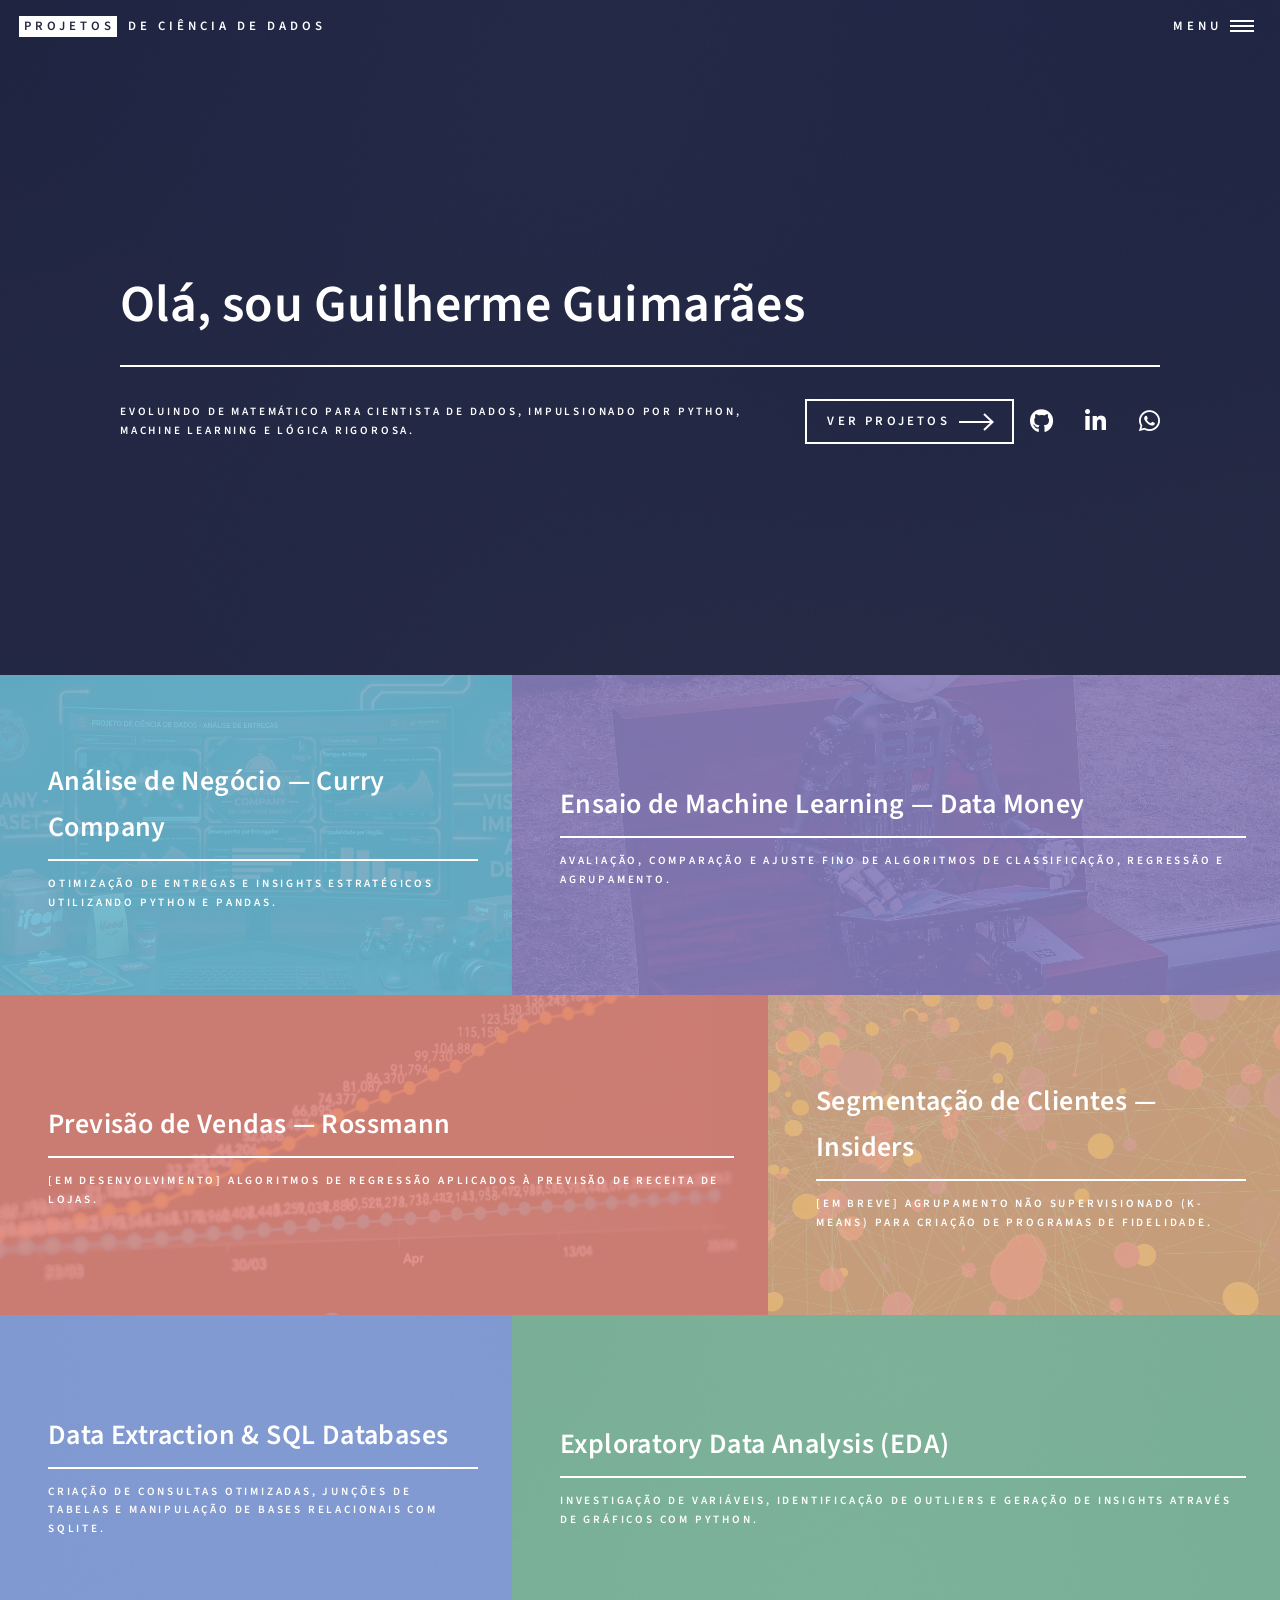
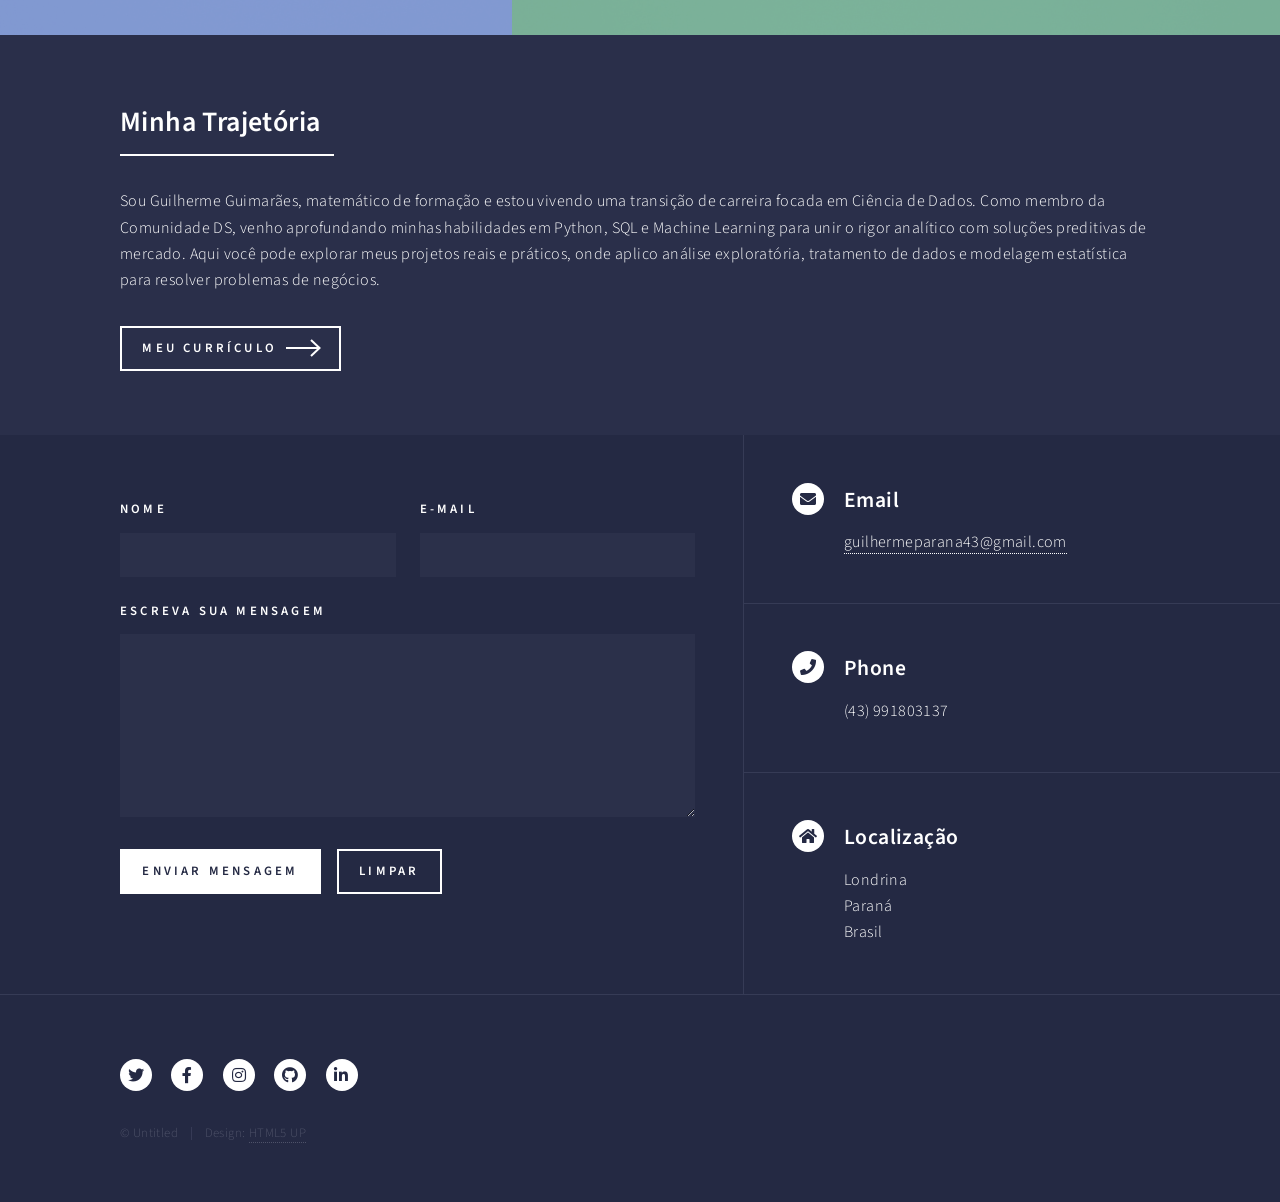
==== commit 836c4720: "Update index.html" ====
--- a/index.html
+++ b/index.html
@@ -68,16 +68,16 @@
 
 						<!-- One -->
 							<section id="one" class="tiles">
-								<article>
+<article id="open-curry" style="cursor: pointer;">
 									<span class="image">
 										<img src="images/pic01.jpg" alt="" />
 									</span>
 									<header class="major">
-										<h3><a href="landing.html" class="link">Análise de Negócio — Curry Company</a></h3>
+										<h3><a href="#" class="link">Análise de Negócio — Curry Company</a></h3>
 										<p>Otimização de entregas e insights estratégicos utilizando Python e Pandas.</p>
 									</header>
 								</article>
-								<article>
+							<article>
 									<span class="image">
 										<img src="images/pic02.jpg" alt="" />
 									</span>
@@ -218,6 +218,55 @@
 			<script src="assets/js/breakpoints.min.js"></script>
 			<script src="assets/js/util.js"></script>
 			<script src="assets/js/main.js"></script>
-
+		<div id="curry-modal" class="custom-modal" style="display: none;">
+    <div class="modal-content">
+        <span class="close-btn">&times;</span>
+        
+        <h2>Análise de Negócio — Curry Company</h2>
+        <p class="modal-subtitle">Otimização de entregas e insights estratégicos utilizando Python e Pandas.</p>
+        
+        <hr class="modal-divider">
+        
+        <div class="modal-actions">
+            <a href="https://SEU_LINK_DO_STREAMLIT.streamlit.app" target="_blank" class="modal-btn btn-streamlit">
+                🚀 Ver Dashboard Interativo <span class="btn-sub">Streamlit</span>
+            </a>
+            <a href="https://github.com/guig23/O_NOME_DO_SEU_REPOSITORIO" target="_blank" class="modal-btn btn-github">
+                💻 Ver Código-Fonte <span class="btn-sub">GitHub</span>
+            </a>
+        </div>
+    </div>
+</div>
+<script>
+			document.addEventListener("DOMContentLoaded", function() {
+				var modal = document.getElementById("curry-modal");
+				var card = document.getElementById("open-curry");
+				var closeBtn = document.querySelector(".close-btn");
+
+				// Intercepta o clique no bloco inteiro do projeto
+				if(card) {
+					card.addEventListener("click", function(e) {
+						e.preventDefault();
+						e.stopPropagation(); // Dá um "stop" no script travante do tema Forty
+						if(modal) modal.style.display = "flex";
+					});
+				}
+
+				// Fecha o modal ao clicar no (X)
+				if(closeBtn) {
+					closeBtn.addEventListener("click", function(e) {
+						e.stopPropagation();
+						if(modal) modal.style.display = "none";
+					});
+				}
+
+				// Fecha o modal se clicar em qualquer lugar fora da caixinha interna
+				window.addEventListener("click", function(e) {
+					if (e.target == modal) {
+						modal.style.display = "none";
+					}
+				});
+			});
+		</script>
 	</body>
 </html>
--- a/assets/css/main.css
+++ b/assets/css/main.css
@@ -1,3952 +1,4078 @@
-@import url(fontawesome-all.min.css);
-@import url("https://fonts.googleapis.com/css?family=Source+Sans+Pro:300,300italic,600,600italic");
-
+@import url(fontawesome-all.min.css);
+@import url("https://fonts.googleapis.com/css?family=Source+Sans+Pro:300,300italic,600,600italic");
+
 /*
 	Forty by HTML5 UP
 	html5up.net | @ajlkn
 	Free for personal and commercial use under the CCA 3.0 license (html5up.net/license)
-*/
-
-html, body, div, span, applet, object,
-iframe, h1, h2, h3, h4, h5, h6, p, blockquote,
-pre, a, abbr, acronym, address, big, cite,
-code, del, dfn, em, img, ins, kbd, q, s, samp,
-small, strike, strong, sub, sup, tt, var, b,
-u, i, center, dl, dt, dd, ol, ul, li, fieldset,
-form, label, legend, table, caption, tbody,
-tfoot, thead, tr, th, td, article, aside,
-canvas, details, embed, figure, figcaption,
-footer, header, hgroup, menu, nav, output, ruby,
-section, summary, time, mark, audio, video {
-	margin: 0;
-	padding: 0;
-	border: 0;
-	font-size: 100%;
-	font: inherit;
-	vertical-align: baseline;}
-
-article, aside, details, figcaption, figure,
-footer, header, hgroup, menu, nav, section {
-	display: block;}
-
-body {
-	line-height: 1;
-}
-
-ol, ul {
-	list-style: none;
-}
-
-blockquote, q {
-	quotes: none;
-}
-
-	blockquote:before, blockquote:after, q:before, q:after {
-		content: '';
-		content: none;
-	}
-
-table {
-	border-collapse: collapse;
-	border-spacing: 0;
-}
-
-body {
-	-webkit-text-size-adjust: none;
-}
-
-mark {
-	background-color: transparent;
-	color: inherit;
-}
-
-input::-moz-focus-inner {
-	border: 0;
-	padding: 0;
-}
-
-input, select, textarea {
-	-moz-appearance: none;
-	-webkit-appearance: none;
-	-ms-appearance: none;
-	appearance: none;
-}
-
-/* Basic */
-
-	@-ms-viewport {
-		width: device-width;
-	}
-
-	body {
-		-ms-overflow-style: scrollbar;
-	}
-
-	@media screen and (max-width: 480px) {
-
-		html, body {
-			min-width: 320px;
-		}
-
-	}
-
-	html {
-		box-sizing: border-box;
-	}
-
-	*, *:before, *:after {
-		box-sizing: inherit;
-	}
-
-	body {
-		background: #242943;
-	}
-
-		body.is-preload *, body.is-preload *:before, body.is-preload *:after {
-			-moz-animation: none !important;
-			-webkit-animation: none !important;
-			-ms-animation: none !important;
-			animation: none !important;
-			-moz-transition: none !important;
-			-webkit-transition: none !important;
-			-ms-transition: none !important;
-			transition: none !important;
-		}
-
-/* Type */
-
-	body, input, select, textarea {
-		color: #ffffff;
-		font-family: "Source Sans Pro", Helvetica, sans-serif;
-		font-size: 17pt;
-		font-weight: 300;
-		letter-spacing: 0.025em;
-		line-height: 1.65;
-	}
-
-		@media screen and (max-width: 1680px) {
-
-			body, input, select, textarea {
-				font-size: 14pt;
-			}
-
-		}
-
-		@media screen and (max-width: 1280px) {
-
-			body, input, select, textarea {
-				font-size: 12pt;
-			}
-
-		}
-
-		@media screen and (max-width: 360px) {
-
-			body, input, select, textarea {
-				font-size: 11pt;
-			}
-
-		}
-
-	a {
-		-moz-transition: color 0.2s ease-in-out, border-bottom-color 0.2s ease-in-out;
-		-webkit-transition: color 0.2s ease-in-out, border-bottom-color 0.2s ease-in-out;
-		-ms-transition: color 0.2s ease-in-out, border-bottom-color 0.2s ease-in-out;
-		transition: color 0.2s ease-in-out, border-bottom-color 0.2s ease-in-out;
-		border-bottom: dotted 1px;
-		color: inherit;
-		text-decoration: none;
-	}
-
-		a:hover {
-			border-bottom-color: transparent;
-			color: #9bf1ff !important;
-		}
-
-		a:active {
-			color: #53e3fb !important;
-		}
-
-	strong, b {
-		color: #ffffff;
-		font-weight: 600;
-	}
-
-	em, i {
-		font-style: italic;
-	}
-
-	p {
-		margin: 0 0 2em 0;
-	}
-
-	h1, h2, h3, h4, h5, h6 {
-		color: #ffffff;
-		font-weight: 600;
-		line-height: 1.65;
-		margin: 0 0 1em 0;
-	}
-
-		h1 a, h2 a, h3 a, h4 a, h5 a, h6 a {
-			color: inherit;
-			border-bottom: 0;
-		}
-
-	h1 {
-		font-size: 2.5em;
-	}
-
-	h2 {
-		font-size: 1.75em;
-	}
-
-	h3 {
-		font-size: 1.35em;
-	}
-
-	h4 {
-		font-size: 1.1em;
-	}
-
-	h5 {
-		font-size: 0.9em;
-	}
-
-	h6 {
-		font-size: 0.7em;
-	}
-
-	@media screen and (max-width: 736px) {
-
-		h1 {
-			font-size: 2em;
-		}
-
-		h2 {
-			font-size: 1.5em;
-		}
-
-		h3 {
-			font-size: 1.25em;
-		}
-
-	}
-
-	sub {
-		font-size: 0.8em;
-		position: relative;
-		top: 0.5em;
-	}
-
-	sup {
-		font-size: 0.8em;
-		position: relative;
-		top: -0.5em;
-	}
-
-	blockquote {
-		border-left: solid 4px rgba(212, 212, 255, 0.1);
-		font-style: italic;
-		margin: 0 0 2em 0;
-		padding: 0.5em 0 0.5em 2em;
-	}
-
-	code {
-		background: rgba(212, 212, 255, 0.035);
-		font-family: "Courier New", monospace;
-		font-size: 0.9em;
-		margin: 0 0.25em;
-		padding: 0.25em 0.65em;
-	}
-
-	pre {
-		-webkit-overflow-scrolling: touch;
-		font-family: "Courier New", monospace;
-		font-size: 0.9em;
-		margin: 0 0 2em 0;
-	}
-
-		pre code {
-			display: block;
-			line-height: 1.75;
-			padding: 1em 1.5em;
-			overflow-x: auto;
-		}
-
-	hr {
-		border: 0;
-		border-bottom: solid 1px rgba(212, 212, 255, 0.1);
-		margin: 2em 0;
-	}
-
-		hr.major {
-			margin: 3em 0;
-		}
-
-	.align-left {
-		text-align: left;
-	}
-
-	.align-center {
-		text-align: center;
-	}
-
-	.align-right {
-		text-align: right;
-	}
-
-/* Row */
-
-	.row {
-		display: flex;
-		flex-wrap: wrap;
-		box-sizing: border-box;
-		align-items: stretch;
-	}
-
-		.row > * {
-			box-sizing: border-box;
-		}
-
-		.row.gtr-uniform > * > :last-child {
-			margin-bottom: 0;
-		}
-
-		.row.aln-left {
-			justify-content: flex-start;
-		}
-
-		.row.aln-center {
-			justify-content: center;
-		}
-
-		.row.aln-right {
-			justify-content: flex-end;
-		}
-
-		.row.aln-top {
-			align-items: flex-start;
-		}
-
-		.row.aln-middle {
-			align-items: center;
-		}
-
-		.row.aln-bottom {
-			align-items: flex-end;
-		}
-
-		.row > .imp {
-			order: -1;
-		}
-
-		.row > .col-1 {
-			width: 8.33333%;
-		}
-
-		.row > .off-1 {
-			margin-left: 8.33333%;
-		}
-
-		.row > .col-2 {
-			width: 16.66667%;
-		}
-
-		.row > .off-2 {
-			margin-left: 16.66667%;
-		}
-
-		.row > .col-3 {
-			width: 25%;
-		}
-
-		.row > .off-3 {
-			margin-left: 25%;
-		}
-
-		.row > .col-4 {
-			width: 33.33333%;
-		}
-
-		.row > .off-4 {
-			margin-left: 33.33333%;
-		}
-
-		.row > .col-5 {
-			width: 41.66667%;
-		}
-
-		.row > .off-5 {
-			margin-left: 41.66667%;
-		}
-
-		.row > .col-6 {
-			width: 50%;
-		}
-
-		.row > .off-6 {
-			margin-left: 50%;
-		}
-
-		.row > .col-7 {
-			width: 58.33333%;
-		}
-
-		.row > .off-7 {
-			margin-left: 58.33333%;
-		}
-
-		.row > .col-8 {
-			width: 66.66667%;
-		}
-
-		.row > .off-8 {
-			margin-left: 66.66667%;
-		}
-
-		.row > .col-9 {
-			width: 75%;
-		}
-
-		.row > .off-9 {
-			margin-left: 75%;
-		}
-
-		.row > .col-10 {
-			width: 83.33333%;
-		}
-
-		.row > .off-10 {
-			margin-left: 83.33333%;
-		}
-
-		.row > .col-11 {
-			width: 91.66667%;
-		}
-
-		.row > .off-11 {
-			margin-left: 91.66667%;
-		}
-
-		.row > .col-12 {
-			width: 100%;
-		}
-
-		.row > .off-12 {
-			margin-left: 100%;
-		}
-
-		.row.gtr-0 {
-			margin-top: 0;
-			margin-left: 0em;
-		}
-
-			.row.gtr-0 > * {
-				padding: 0 0 0 0em;
-			}
-
-			.row.gtr-0.gtr-uniform {
-				margin-top: 0em;
-			}
-
-				.row.gtr-0.gtr-uniform > * {
-					padding-top: 0em;
-				}
-
-		.row.gtr-25 {
-			margin-top: 0;
-			margin-left: -0.5em;
-		}
-
-			.row.gtr-25 > * {
-				padding: 0 0 0 0.5em;
-			}
-
-			.row.gtr-25.gtr-uniform {
-				margin-top: -0.5em;
-			}
-
-				.row.gtr-25.gtr-uniform > * {
-					padding-top: 0.5em;
-				}
-
-		.row.gtr-50 {
-			margin-top: 0;
-			margin-left: -1em;
-		}
-
-			.row.gtr-50 > * {
-				padding: 0 0 0 1em;
-			}
-
-			.row.gtr-50.gtr-uniform {
-				margin-top: -1em;
-			}
-
-				.row.gtr-50.gtr-uniform > * {
-					padding-top: 1em;
-				}
-
-		.row {
-			margin-top: 0;
-			margin-left: -2em;
-		}
-
-			.row > * {
-				padding: 0 0 0 2em;
-			}
-
-			.row.gtr-uniform {
-				margin-top: -2em;
-			}
-
-				.row.gtr-uniform > * {
-					padding-top: 2em;
-				}
-
-		.row.gtr-150 {
-			margin-top: 0;
-			margin-left: -3em;
-		}
-
-			.row.gtr-150 > * {
-				padding: 0 0 0 3em;
-			}
-
-			.row.gtr-150.gtr-uniform {
-				margin-top: -3em;
-			}
-
-				.row.gtr-150.gtr-uniform > * {
-					padding-top: 3em;
-				}
-
-		.row.gtr-200 {
-			margin-top: 0;
-			margin-left: -4em;
-		}
-
-			.row.gtr-200 > * {
-				padding: 0 0 0 4em;
-			}
-
-			.row.gtr-200.gtr-uniform {
-				margin-top: -4em;
-			}
-
-				.row.gtr-200.gtr-uniform > * {
-					padding-top: 4em;
-				}
-
-		@media screen and (max-width: 1680px) {
-
-			.row {
-				display: flex;
-				flex-wrap: wrap;
-				box-sizing: border-box;
-				align-items: stretch;
-			}
-
-				.row > * {
-					box-sizing: border-box;
-				}
-
-				.row.gtr-uniform > * > :last-child {
-					margin-bottom: 0;
-				}
-
-				.row.aln-left {
-					justify-content: flex-start;
-				}
-
-				.row.aln-center {
-					justify-content: center;
-				}
-
-				.row.aln-right {
-					justify-content: flex-end;
-				}
-
-				.row.aln-top {
-					align-items: flex-start;
-				}
-
-				.row.aln-middle {
-					align-items: center;
-				}
-
-				.row.aln-bottom {
-					align-items: flex-end;
-				}
-
-				.row > .imp-xlarge {
-					order: -1;
-				}
-
-				.row > .col-1-xlarge {
-					width: 8.33333%;
-				}
-
-				.row > .off-1-xlarge {
-					margin-left: 8.33333%;
-				}
-
-				.row > .col-2-xlarge {
-					width: 16.66667%;
-				}
-
-				.row > .off-2-xlarge {
-					margin-left: 16.66667%;
-				}
-
-				.row > .col-3-xlarge {
-					width: 25%;
-				}
-
-				.row > .off-3-xlarge {
-					margin-left: 25%;
-				}
-
-				.row > .col-4-xlarge {
-					width: 33.33333%;
-				}
-
-				.row > .off-4-xlarge {
-					margin-left: 33.33333%;
-				}
-
-				.row > .col-5-xlarge {
-					width: 41.66667%;
-				}
-
-				.row > .off-5-xlarge {
-					margin-left: 41.66667%;
-				}
-
-				.row > .col-6-xlarge {
-					width: 50%;
-				}
-
-				.row > .off-6-xlarge {
-					margin-left: 50%;
-				}
-
-				.row > .col-7-xlarge {
-					width: 58.33333%;
-				}
-
-				.row > .off-7-xlarge {
-					margin-left: 58.33333%;
-				}
-
-				.row > .col-8-xlarge {
-					width: 66.66667%;
-				}
-
-				.row > .off-8-xlarge {
-					margin-left: 66.66667%;
-				}
-
-				.row > .col-9-xlarge {
-					width: 75%;
-				}
-
-				.row > .off-9-xlarge {
-					margin-left: 75%;
-				}
-
-				.row > .col-10-xlarge {
-					width: 83.33333%;
-				}
-
-				.row > .off-10-xlarge {
-					margin-left: 83.33333%;
-				}
-
-				.row > .col-11-xlarge {
-					width: 91.66667%;
-				}
-
-				.row > .off-11-xlarge {
-					margin-left: 91.66667%;
-				}
-
-				.row > .col-12-xlarge {
-					width: 100%;
-				}
-
-				.row > .off-12-xlarge {
-					margin-left: 100%;
-				}
-
-				.row.gtr-0 {
-					margin-top: 0;
-					margin-left: 0em;
-				}
-
-					.row.gtr-0 > * {
-						padding: 0 0 0 0em;
-					}
-
-					.row.gtr-0.gtr-uniform {
-						margin-top: 0em;
-					}
-
-						.row.gtr-0.gtr-uniform > * {
-							padding-top: 0em;
-						}
-
-				.row.gtr-25 {
-					margin-top: 0;
-					margin-left: -0.5em;
-				}
-
-					.row.gtr-25 > * {
-						padding: 0 0 0 0.5em;
-					}
-
-					.row.gtr-25.gtr-uniform {
-						margin-top: -0.5em;
-					}
-
-						.row.gtr-25.gtr-uniform > * {
-							padding-top: 0.5em;
-						}
-
-				.row.gtr-50 {
-					margin-top: 0;
-					margin-left: -1em;
-				}
-
-					.row.gtr-50 > * {
-						padding: 0 0 0 1em;
-					}
-
-					.row.gtr-50.gtr-uniform {
-						margin-top: -1em;
-					}
-
-						.row.gtr-50.gtr-uniform > * {
-							padding-top: 1em;
-						}
-
-				.row {
-					margin-top: 0;
-					margin-left: -2em;
-				}
-
-					.row > * {
-						padding: 0 0 0 2em;
-					}
-
-					.row.gtr-uniform {
-						margin-top: -2em;
-					}
-
-						.row.gtr-uniform > * {
-							padding-top: 2em;
-						}
-
-				.row.gtr-150 {
-					margin-top: 0;
-					margin-left: -3em;
-				}
-
-					.row.gtr-150 > * {
-						padding: 0 0 0 3em;
-					}
-
-					.row.gtr-150.gtr-uniform {
-						margin-top: -3em;
-					}
-
-						.row.gtr-150.gtr-uniform > * {
-							padding-top: 3em;
-						}
-
-				.row.gtr-200 {
-					margin-top: 0;
-					margin-left: -4em;
-				}
-
-					.row.gtr-200 > * {
-						padding: 0 0 0 4em;
-					}
-
-					.row.gtr-200.gtr-uniform {
-						margin-top: -4em;
-					}
-
-						.row.gtr-200.gtr-uniform > * {
-							padding-top: 4em;
-						}
-
-		}
-
-		@media screen and (max-width: 1280px) {
-
-			.row {
-				display: flex;
-				flex-wrap: wrap;
-				box-sizing: border-box;
-				align-items: stretch;
-			}
-
-				.row > * {
-					box-sizing: border-box;
-				}
-
-				.row.gtr-uniform > * > :last-child {
-					margin-bottom: 0;
-				}
-
-				.row.aln-left {
-					justify-content: flex-start;
-				}
-
-				.row.aln-center {
-					justify-content: center;
-				}
-
-				.row.aln-right {
-					justify-content: flex-end;
-				}
-
-				.row.aln-top {
-					align-items: flex-start;
-				}
-
-				.row.aln-middle {
-					align-items: center;
-				}
-
-				.row.aln-bottom {
-					align-items: flex-end;
-				}
-
-				.row > .imp-large {
-					order: -1;
-				}
-
-				.row > .col-1-large {
-					width: 8.33333%;
-				}
-
-				.row > .off-1-large {
-					margin-left: 8.33333%;
-				}
-
-				.row > .col-2-large {
-					width: 16.66667%;
-				}
-
-				.row > .off-2-large {
-					margin-left: 16.66667%;
-				}
-
-				.row > .col-3-large {
-					width: 25%;
-				}
-
-				.row > .off-3-large {
-					margin-left: 25%;
-				}
-
-				.row > .col-4-large {
-					width: 33.33333%;
-				}
-
-				.row > .off-4-large {
-					margin-left: 33.33333%;
-				}
-
-				.row > .col-5-large {
-					width: 41.66667%;
-				}
-
-				.row > .off-5-large {
-					margin-left: 41.66667%;
-				}
-
-				.row > .col-6-large {
-					width: 50%;
-				}
-
-				.row > .off-6-large {
-					margin-left: 50%;
-				}
-
-				.row > .col-7-large {
-					width: 58.33333%;
-				}
-
-				.row > .off-7-large {
-					margin-left: 58.33333%;
-				}
-
-				.row > .col-8-large {
-					width: 66.66667%;
-				}
-
-				.row > .off-8-large {
-					margin-left: 66.66667%;
-				}
-
-				.row > .col-9-large {
-					width: 75%;
-				}
-
-				.row > .off-9-large {
-					margin-left: 75%;
-				}
-
-				.row > .col-10-large {
-					width: 83.33333%;
-				}
-
-				.row > .off-10-large {
-					margin-left: 83.33333%;
-				}
-
-				.row > .col-11-large {
-					width: 91.66667%;
-				}
-
-				.row > .off-11-large {
-					margin-left: 91.66667%;
-				}
-
-				.row > .col-12-large {
-					width: 100%;
-				}
-
-				.row > .off-12-large {
-					margin-left: 100%;
-				}
-
-				.row.gtr-0 {
-					margin-top: 0;
-					margin-left: 0em;
-				}
-
-					.row.gtr-0 > * {
-						padding: 0 0 0 0em;
-					}
-
-					.row.gtr-0.gtr-uniform {
-						margin-top: 0em;
-					}
-
-						.row.gtr-0.gtr-uniform > * {
-							padding-top: 0em;
-						}
-
-				.row.gtr-25 {
-					margin-top: 0;
-					margin-left: -0.375em;
-				}
-
-					.row.gtr-25 > * {
-						padding: 0 0 0 0.375em;
-					}
-
-					.row.gtr-25.gtr-uniform {
-						margin-top: -0.375em;
-					}
-
-						.row.gtr-25.gtr-uniform > * {
-							padding-top: 0.375em;
-						}
-
-				.row.gtr-50 {
-					margin-top: 0;
-					margin-left: -0.75em;
-				}
-
-					.row.gtr-50 > * {
-						padding: 0 0 0 0.75em;
-					}
-
-					.row.gtr-50.gtr-uniform {
-						margin-top: -0.75em;
-					}
-
-						.row.gtr-50.gtr-uniform > * {
-							padding-top: 0.75em;
-						}
-
-				.row {
-					margin-top: 0;
-					margin-left: -1.5em;
-				}
-
-					.row > * {
-						padding: 0 0 0 1.5em;
-					}
-
-					.row.gtr-uniform {
-						margin-top: -1.5em;
-					}
-
-						.row.gtr-uniform > * {
-							padding-top: 1.5em;
-						}
-
-				.row.gtr-150 {
-					margin-top: 0;
-					margin-left: -2.25em;
-				}
-
-					.row.gtr-150 > * {
-						padding: 0 0 0 2.25em;
-					}
-
-					.row.gtr-150.gtr-uniform {
-						margin-top: -2.25em;
-					}
-
-						.row.gtr-150.gtr-uniform > * {
-							padding-top: 2.25em;
-						}
-
-				.row.gtr-200 {
-					margin-top: 0;
-					margin-left: -3em;
-				}
-
-					.row.gtr-200 > * {
-						padding: 0 0 0 3em;
-					}
-
-					.row.gtr-200.gtr-uniform {
-						margin-top: -3em;
-					}
-
-						.row.gtr-200.gtr-uniform > * {
-							padding-top: 3em;
-						}
-
-		}
-
-		@media screen and (max-width: 980px) {
-
-			.row {
-				display: flex;
-				flex-wrap: wrap;
-				box-sizing: border-box;
-				align-items: stretch;
-			}
-
-				.row > * {
-					box-sizing: border-box;
-				}
-
-				.row.gtr-uniform > * > :last-child {
-					margin-bottom: 0;
-				}
-
-				.row.aln-left {
-					justify-content: flex-start;
-				}
-
-				.row.aln-center {
-					justify-content: center;
-				}
-
-				.row.aln-right {
-					justify-content: flex-end;
-				}
-
-				.row.aln-top {
-					align-items: flex-start;
-				}
-
-				.row.aln-middle {
-					align-items: center;
-				}
-
-				.row.aln-bottom {
-					align-items: flex-end;
-				}
-
-				.row > .imp-medium {
-					order: -1;
-				}
-
-				.row > .col-1-medium {
-					width: 8.33333%;
-				}
-
-				.row > .off-1-medium {
-					margin-left: 8.33333%;
-				}
-
-				.row > .col-2-medium {
-					width: 16.66667%;
-				}
-
-				.row > .off-2-medium {
-					margin-left: 16.66667%;
-				}
-
-				.row > .col-3-medium {
-					width: 25%;
-				}
-
-				.row > .off-3-medium {
-					margin-left: 25%;
-				}
-
-				.row > .col-4-medium {
-					width: 33.33333%;
-				}
-
-				.row > .off-4-medium {
-					margin-left: 33.33333%;
-				}
-
-				.row > .col-5-medium {
-					width: 41.66667%;
-				}
-
-				.row > .off-5-medium {
-					margin-left: 41.66667%;
-				}
-
-				.row > .col-6-medium {
-					width: 50%;
-				}
-
-				.row > .off-6-medium {
-					margin-left: 50%;
-				}
-
-				.row > .col-7-medium {
-					width: 58.33333%;
-				}
-
-				.row > .off-7-medium {
-					margin-left: 58.33333%;
-				}
-
-				.row > .col-8-medium {
-					width: 66.66667%;
-				}
-
-				.row > .off-8-medium {
-					margin-left: 66.66667%;
-				}
-
-				.row > .col-9-medium {
-					width: 75%;
-				}
-
-				.row > .off-9-medium {
-					margin-left: 75%;
-				}
-
-				.row > .col-10-medium {
-					width: 83.33333%;
-				}
-
-				.row > .off-10-medium {
-					margin-left: 83.33333%;
-				}
-
-				.row > .col-11-medium {
-					width: 91.66667%;
-				}
-
-				.row > .off-11-medium {
-					margin-left: 91.66667%;
-				}
-
-				.row > .col-12-medium {
-					width: 100%;
-				}
-
-				.row > .off-12-medium {
-					margin-left: 100%;
-				}
-
-				.row.gtr-0 {
-					margin-top: 0;
-					margin-left: 0em;
-				}
-
-					.row.gtr-0 > * {
-						padding: 0 0 0 0em;
-					}
-
-					.row.gtr-0.gtr-uniform {
-						margin-top: 0em;
-					}
-
-						.row.gtr-0.gtr-uniform > * {
-							padding-top: 0em;
-						}
-
-				.row.gtr-25 {
-					margin-top: 0;
-					margin-left: -0.375em;
-				}
-
-					.row.gtr-25 > * {
-						padding: 0 0 0 0.375em;
-					}
-
-					.row.gtr-25.gtr-uniform {
-						margin-top: -0.375em;
-					}
-
-						.row.gtr-25.gtr-uniform > * {
-							padding-top: 0.375em;
-						}
-
-				.row.gtr-50 {
-					margin-top: 0;
-					margin-left: -0.75em;
-				}
-
-					.row.gtr-50 > * {
-						padding: 0 0 0 0.75em;
-					}
-
-					.row.gtr-50.gtr-uniform {
-						margin-top: -0.75em;
-					}
-
-						.row.gtr-50.gtr-uniform > * {
-							padding-top: 0.75em;
-						}
-
-				.row {
-					margin-top: 0;
-					margin-left: -1.5em;
-				}
-
-					.row > * {
-						padding: 0 0 0 1.5em;
-					}
-
-					.row.gtr-uniform {
-						margin-top: -1.5em;
-					}
-
-						.row.gtr-uniform > * {
-							padding-top: 1.5em;
-						}
-
-				.row.gtr-150 {
-					margin-top: 0;
-					margin-left: -2.25em;
-				}
-
-					.row.gtr-150 > * {
-						padding: 0 0 0 2.25em;
-					}
-
-					.row.gtr-150.gtr-uniform {
-						margin-top: -2.25em;
-					}
-
-						.row.gtr-150.gtr-uniform > * {
-							padding-top: 2.25em;
-						}
-
-				.row.gtr-200 {
-					margin-top: 0;
-					margin-left: -3em;
-				}
-
-					.row.gtr-200 > * {
-						padding: 0 0 0 3em;
-					}
-
-					.row.gtr-200.gtr-uniform {
-						margin-top: -3em;
-					}
-
-						.row.gtr-200.gtr-uniform > * {
-							padding-top: 3em;
-						}
-
-		}
-
-		@media screen and (max-width: 736px) {
-
-			.row {
-				display: flex;
-				flex-wrap: wrap;
-				box-sizing: border-box;
-				align-items: stretch;
-			}
-
-				.row > * {
-					box-sizing: border-box;
-				}
-
-				.row.gtr-uniform > * > :last-child {
-					margin-bottom: 0;
-				}
-
-				.row.aln-left {
-					justify-content: flex-start;
-				}
-
-				.row.aln-center {
-					justify-content: center;
-				}
-
-				.row.aln-right {
-					justify-content: flex-end;
-				}
-
-				.row.aln-top {
-					align-items: flex-start;
-				}
-
-				.row.aln-middle {
-					align-items: center;
-				}
-
-				.row.aln-bottom {
-					align-items: flex-end;
-				}
-
-				.row > .imp-small {
-					order: -1;
-				}
-
-				.row > .col-1-small {
-					width: 8.33333%;
-				}
-
-				.row > .off-1-small {
-					margin-left: 8.33333%;
-				}
-
-				.row > .col-2-small {
-					width: 16.66667%;
-				}
-
-				.row > .off-2-small {
-					margin-left: 16.66667%;
-				}
-
-				.row > .col-3-small {
-					width: 25%;
-				}
-
-				.row > .off-3-small {
-					margin-left: 25%;
-				}
-
-				.row > .col-4-small {
-					width: 33.33333%;
-				}
-
-				.row > .off-4-small {
-					margin-left: 33.33333%;
-				}
-
-				.row > .col-5-small {
-					width: 41.66667%;
-				}
-
-				.row > .off-5-small {
-					margin-left: 41.66667%;
-				}
-
-				.row > .col-6-small {
-					width: 50%;
-				}
-
-				.row > .off-6-small {
-					margin-left: 50%;
-				}
-
-				.row > .col-7-small {
-					width: 58.33333%;
-				}
-
-				.row > .off-7-small {
-					margin-left: 58.33333%;
-				}
-
-				.row > .col-8-small {
-					width: 66.66667%;
-				}
-
-				.row > .off-8-small {
-					margin-left: 66.66667%;
-				}
-
-				.row > .col-9-small {
-					width: 75%;
-				}
-
-				.row > .off-9-small {
-					margin-left: 75%;
-				}
-
-				.row > .col-10-small {
-					width: 83.33333%;
-				}
-
-				.row > .off-10-small {
-					margin-left: 83.33333%;
-				}
-
-				.row > .col-11-small {
-					width: 91.66667%;
-				}
-
-				.row > .off-11-small {
-					margin-left: 91.66667%;
-				}
-
-				.row > .col-12-small {
-					width: 100%;
-				}
-
-				.row > .off-12-small {
-					margin-left: 100%;
-				}
-
-				.row.gtr-0 {
-					margin-top: 0;
-					margin-left: 0em;
-				}
-
-					.row.gtr-0 > * {
-						padding: 0 0 0 0em;
-					}
-
-					.row.gtr-0.gtr-uniform {
-						margin-top: 0em;
-					}
-
-						.row.gtr-0.gtr-uniform > * {
-							padding-top: 0em;
-						}
-
-				.row.gtr-25 {
-					margin-top: 0;
-					margin-left: -0.3125em;
-				}
-
-					.row.gtr-25 > * {
-						padding: 0 0 0 0.3125em;
-					}
-
-					.row.gtr-25.gtr-uniform {
-						margin-top: -0.3125em;
-					}
-
-						.row.gtr-25.gtr-uniform > * {
-							padding-top: 0.3125em;
-						}
-
-				.row.gtr-50 {
-					margin-top: 0;
-					margin-left: -0.625em;
-				}
-
-					.row.gtr-50 > * {
-						padding: 0 0 0 0.625em;
-					}
-
-					.row.gtr-50.gtr-uniform {
-						margin-top: -0.625em;
-					}
-
-						.row.gtr-50.gtr-uniform > * {
-							padding-top: 0.625em;
-						}
-
-				.row {
-					margin-top: 0;
-					margin-left: -1.25em;
-				}
-
-					.row > * {
-						padding: 0 0 0 1.25em;
-					}
-
-					.row.gtr-uniform {
-						margin-top: -1.25em;
-					}
-
-						.row.gtr-uniform > * {
-							padding-top: 1.25em;
-						}
-
-				.row.gtr-150 {
-					margin-top: 0;
-					margin-left: -1.875em;
-				}
-
-					.row.gtr-150 > * {
-						padding: 0 0 0 1.875em;
-					}
-
-					.row.gtr-150.gtr-uniform {
-						margin-top: -1.875em;
-					}
-
-						.row.gtr-150.gtr-uniform > * {
-							padding-top: 1.875em;
-						}
-
-				.row.gtr-200 {
-					margin-top: 0;
-					margin-left: -2.5em;
-				}
-
-					.row.gtr-200 > * {
-						padding: 0 0 0 2.5em;
-					}
-
-					.row.gtr-200.gtr-uniform {
-						margin-top: -2.5em;
-					}
-
-						.row.gtr-200.gtr-uniform > * {
-							padding-top: 2.5em;
-						}
-
-		}
-
-		@media screen and (max-width: 480px) {
-
-			.row {
-				display: flex;
-				flex-wrap: wrap;
-				box-sizing: border-box;
-				align-items: stretch;
-			}
-
-				.row > * {
-					box-sizing: border-box;
-				}
-
-				.row.gtr-uniform > * > :last-child {
-					margin-bottom: 0;
-				}
-
-				.row.aln-left {
-					justify-content: flex-start;
-				}
-
-				.row.aln-center {
-					justify-content: center;
-				}
-
-				.row.aln-right {
-					justify-content: flex-end;
-				}
-
-				.row.aln-top {
-					align-items: flex-start;
-				}
-
-				.row.aln-middle {
-					align-items: center;
-				}
-
-				.row.aln-bottom {
-					align-items: flex-end;
-				}
-
-				.row > .imp-xsmall {
-					order: -1;
-				}
-
-				.row > .col-1-xsmall {
-					width: 8.33333%;
-				}
-
-				.row > .off-1-xsmall {
-					margin-left: 8.33333%;
-				}
-
-				.row > .col-2-xsmall {
-					width: 16.66667%;
-				}
-
-				.row > .off-2-xsmall {
-					margin-left: 16.66667%;
-				}
-
-				.row > .col-3-xsmall {
-					width: 25%;
-				}
-
-				.row > .off-3-xsmall {
-					margin-left: 25%;
-				}
-
-				.row > .col-4-xsmall {
-					width: 33.33333%;
-				}
-
-				.row > .off-4-xsmall {
-					margin-left: 33.33333%;
-				}
-
-				.row > .col-5-xsmall {
-					width: 41.66667%;
-				}
-
-				.row > .off-5-xsmall {
-					margin-left: 41.66667%;
-				}
-
-				.row > .col-6-xsmall {
-					width: 50%;
-				}
-
-				.row > .off-6-xsmall {
-					margin-left: 50%;
-				}
-
-				.row > .col-7-xsmall {
-					width: 58.33333%;
-				}
-
-				.row > .off-7-xsmall {
-					margin-left: 58.33333%;
-				}
-
-				.row > .col-8-xsmall {
-					width: 66.66667%;
-				}
-
-				.row > .off-8-xsmall {
-					margin-left: 66.66667%;
-				}
-
-				.row > .col-9-xsmall {
-					width: 75%;
-				}
-
-				.row > .off-9-xsmall {
-					margin-left: 75%;
-				}
-
-				.row > .col-10-xsmall {
-					width: 83.33333%;
-				}
-
-				.row > .off-10-xsmall {
-					margin-left: 83.33333%;
-				}
-
-				.row > .col-11-xsmall {
-					width: 91.66667%;
-				}
-
-				.row > .off-11-xsmall {
-					margin-left: 91.66667%;
-				}
-
-				.row > .col-12-xsmall {
-					width: 100%;
-				}
-
-				.row > .off-12-xsmall {
-					margin-left: 100%;
-				}
-
-				.row.gtr-0 {
-					margin-top: 0;
-					margin-left: 0em;
-				}
-
-					.row.gtr-0 > * {
-						padding: 0 0 0 0em;
-					}
-
-					.row.gtr-0.gtr-uniform {
-						margin-top: 0em;
-					}
-
-						.row.gtr-0.gtr-uniform > * {
-							padding-top: 0em;
-						}
-
-				.row.gtr-25 {
-					margin-top: 0;
-					margin-left: -0.3125em;
-				}
-
-					.row.gtr-25 > * {
-						padding: 0 0 0 0.3125em;
-					}
-
-					.row.gtr-25.gtr-uniform {
-						margin-top: -0.3125em;
-					}
-
-						.row.gtr-25.gtr-uniform > * {
-							padding-top: 0.3125em;
-						}
-
-				.row.gtr-50 {
-					margin-top: 0;
-					margin-left: -0.625em;
-				}
-
-					.row.gtr-50 > * {
-						padding: 0 0 0 0.625em;
-					}
-
-					.row.gtr-50.gtr-uniform {
-						margin-top: -0.625em;
-					}
-
-						.row.gtr-50.gtr-uniform > * {
-							padding-top: 0.625em;
-						}
-
-				.row {
-					margin-top: 0;
-					margin-left: -1.25em;
-				}
-
-					.row > * {
-						padding: 0 0 0 1.25em;
-					}
-
-					.row.gtr-uniform {
-						margin-top: -1.25em;
-					}
-
-						.row.gtr-uniform > * {
-							padding-top: 1.25em;
-						}
-
-				.row.gtr-150 {
-					margin-top: 0;
-					margin-left: -1.875em;
-				}
-
-					.row.gtr-150 > * {
-						padding: 0 0 0 1.875em;
-					}
-
-					.row.gtr-150.gtr-uniform {
-						margin-top: -1.875em;
-					}
-
-						.row.gtr-150.gtr-uniform > * {
-							padding-top: 1.875em;
-						}
-
-				.row.gtr-200 {
-					margin-top: 0;
-					margin-left: -2.5em;
-				}
-
-					.row.gtr-200 > * {
-						padding: 0 0 0 2.5em;
-					}
-
-					.row.gtr-200.gtr-uniform {
-						margin-top: -2.5em;
-					}
-
-						.row.gtr-200.gtr-uniform > * {
-							padding-top: 2.5em;
-						}
-
-		}
-
-/* Section/Article */
-
-	section.special, article.special {
-		text-align: center;
-	}
-
-	header.major {
-		width: -moz-max-content;
-		width: -webkit-max-content;
-		width: -ms-max-content;
-		width: max-content;
-		margin-bottom: 2em;
-	}
-
-		header.major > :first-child {
-			margin-bottom: 0;
-			width: calc(100% + 0.5em);
-		}
-
-			header.major > :first-child:after {
-				content: '';
-				background-color: #ffffff;
-				display: block;
-				height: 2px;
-				margin: 0.325em 0 0.5em 0;
-				width: 100%;
-			}
-
-		header.major > p {
-			font-size: 0.7em;
-			font-weight: 600;
-			letter-spacing: 0.25em;
-			margin-bottom: 0;
-			text-transform: uppercase;
-		}
-
-		body.is-ie header.major > :first-child:after {
-			max-width: 9em;
-		}
-
-		body.is-ie header.major > h1:after {
-			max-width: 100% !important;
-		}
-
-	@media screen and (max-width: 736px) {
-
-		header.major > p br {
-			display: none;
-		}
-
-	}
-
-/* Form */
-
-	form {
-		margin: 0 0 2em 0;
-	}
-
-		form > :last-child {
-			margin-bottom: 0;
-		}
-
-		form > .fields {
-			display: -moz-flex;
-			display: -webkit-flex;
-			display: -ms-flex;
-			display: flex;
-			-moz-flex-wrap: wrap;
-			-webkit-flex-wrap: wrap;
-			-ms-flex-wrap: wrap;
-			flex-wrap: wrap;
-			width: calc(100% + 3em);
-			margin: -1.5em 0 2em -1.5em;
-		}
-
-			form > .fields > .field {
-				-moz-flex-grow: 0;
-				-webkit-flex-grow: 0;
-				-ms-flex-grow: 0;
-				flex-grow: 0;
-				-moz-flex-shrink: 0;
-				-webkit-flex-shrink: 0;
-				-ms-flex-shrink: 0;
-				flex-shrink: 0;
-				padding: 1.5em 0 0 1.5em;
-				width: calc(100% - 1.5em);
-			}
-
-				form > .fields > .field.half {
-					width: calc(50% - 0.75em);
-				}
-
-				form > .fields > .field.third {
-					width: calc(100%/3 - 0.5em);
-				}
-
-				form > .fields > .field.quarter {
-					width: calc(25% - 0.375em);
-				}
-
-		@media screen and (max-width: 480px) {
-
-			form > .fields {
-				width: calc(100% + 3em);
-				margin: -1.5em 0 2em -1.5em;
-			}
-
-				form > .fields > .field {
-					padding: 1.5em 0 0 1.5em;
-					width: calc(100% - 1.5em);
-				}
-
-					form > .fields > .field.half {
-						width: calc(100% - 1.5em);
-					}
-
-					form > .fields > .field.third {
-						width: calc(100% - 1.5em);
-					}
-
-					form > .fields > .field.quarter {
-						width: calc(100% - 1.5em);
-					}
-
-		}
-
-	label {
-		color: #ffffff;
-		display: block;
-		font-size: 0.8em;
-		font-weight: 600;
-		letter-spacing: 0.25em;
-		margin: 0 0 1em 0;
-		text-transform: uppercase;
-	}
-
-	input[type="text"],
-	input[type="password"],
-	input[type="email"],
-	input[type="tel"],
-	input[type="search"],
-	input[type="url"],
-	select,
-	textarea {
-		-moz-appearance: none;
-		-webkit-appearance: none;
-		-ms-appearance: none;
-		appearance: none;
-		background: rgba(212, 212, 255, 0.035);
-		border: none;
-		border-radius: 0;
-		color: inherit;
-		display: block;
-		outline: 0;
-		padding: 0 1em;
-		text-decoration: none;
-		width: 100%;
-	}
-
-		input[type="text"]:invalid,
-		input[type="password"]:invalid,
-		input[type="email"]:invalid,
-		input[type="tel"]:invalid,
-		input[type="search"]:invalid,
-		input[type="url"]:invalid,
-		select:invalid,
-		textarea:invalid {
-			box-shadow: none;
-		}
-
-		input[type="text"]:focus,
-		input[type="password"]:focus,
-		input[type="email"]:focus,
-		input[type="tel"]:focus,
-		input[type="search"]:focus,
-		input[type="url"]:focus,
-		select:focus,
-		textarea:focus {
-			border-color: #9bf1ff;
-			box-shadow: 0 0 0 2px #9bf1ff;
-		}
-
-	select {
-		background-image: url("data:image/svg+xml;charset=utf8,%3Csvg xmlns='http://www.w3.org/2000/svg' width='40' height='40' preserveAspectRatio='none' viewBox='0 0 40 40'%3E%3Cpath d='M9.4,12.3l10.4,10.4l10.4-10.4c0.2-0.2,0.5-0.4,0.9-0.4c0.3,0,0.6,0.1,0.9,0.4l3.3,3.3c0.2,0.2,0.4,0.5,0.4,0.9 c0,0.4-0.1,0.6-0.4,0.9L20.7,31.9c-0.2,0.2-0.5,0.4-0.9,0.4c-0.3,0-0.6-0.1-0.9-0.4L4.3,17.3c-0.2-0.2-0.4-0.5-0.4-0.9 c0-0.4,0.1-0.6,0.4-0.9l3.3-3.3c0.2-0.2,0.5-0.4,0.9-0.4S9.1,12.1,9.4,12.3z' fill='rgba(212, 212, 255, 0.1)' /%3E%3C/svg%3E");
-		background-size: 1.25rem;
-		background-repeat: no-repeat;
-		background-position: calc(100% - 1rem) center;
-		height: 2.75em;
-		padding-right: 2.75em;
-		text-overflow: ellipsis;
-	}
-
-		select option {
-			color: #ffffff;
-			background: #242943;
-		}
-
-		select:focus::-ms-value {
-			background-color: transparent;
-		}
-
-		select::-ms-expand {
-			display: none;
-		}
-
-	input[type="text"],
-	input[type="password"],
-	input[type="email"],
-	input[type="tel"],
-	input[type="search"],
-	input[type="url"],
-	select {
-		height: 2.75em;
-	}
-
-	textarea {
-		padding: 0.75em 1em;
-	}
-
-	input[type="checkbox"],
-	input[type="radio"] {
-		-moz-appearance: none;
-		-webkit-appearance: none;
-		-ms-appearance: none;
-		appearance: none;
-		display: block;
-		float: left;
-		margin-right: -2em;
-		opacity: 0;
-		width: 1em;
-		z-index: -1;
-	}
-
-		input[type="checkbox"] + label,
-		input[type="radio"] + label {
-			text-decoration: none;
-			color: #ffffff;
-			cursor: pointer;
-			display: inline-block;
-			font-weight: 300;
-			padding-left: 2.65em;
-			padding-right: 0.75em;
-			position: relative;
-		}
-
-			input[type="checkbox"] + label:before,
-			input[type="radio"] + label:before {
-				-moz-osx-font-smoothing: grayscale;
-				-webkit-font-smoothing: antialiased;
-				display: inline-block;
-				font-style: normal;
-				font-variant: normal;
-				text-rendering: auto;
-				line-height: 1;
-				text-transform: none !important;
-				font-family: 'Font Awesome 5 Free';
-				font-weight: 900;
-			}
-
-			input[type="checkbox"] + label:before,
-			input[type="radio"] + label:before {
-				background: rgba(212, 212, 255, 0.035);
-				content: '';
-				display: inline-block;
-				font-size: 0.8em;
-				height: 2.0625em;
-				left: 0;
-				letter-spacing: 0;
-				line-height: 2.0625em;
-				position: absolute;
-				text-align: center;
-				top: 0;
-				width: 2.0625em;
-			}
-
-		input[type="checkbox"]:checked + label:before,
-		input[type="radio"]:checked + label:before {
-			background: #ffffff;
-			border-color: #9bf1ff;
-			content: '\f00c';
-			color: #242943;
-		}
-
-		input[type="checkbox"]:focus + label:before,
-		input[type="radio"]:focus + label:before {
-			box-shadow: 0 0 0 2px #9bf1ff;
-		}
-
-	input[type="radio"] + label:before {
-		border-radius: 100%;
-	}
-
-	::-webkit-input-placeholder {
-		color: rgba(244, 244, 255, 0.2) !important;
-		opacity: 1.0;
-	}
-
-	:-moz-placeholder {
-		color: rgba(244, 244, 255, 0.2) !important;
-		opacity: 1.0;
-	}
-
-	::-moz-placeholder {
-		color: rgba(244, 244, 255, 0.2) !important;
-		opacity: 1.0;
-	}
-
-	:-ms-input-placeholder {
-		color: rgba(244, 244, 255, 0.2) !important;
-		opacity: 1.0;
-	}
-
-/* Box */
-
-	.box {
-		border: solid 1px rgba(212, 212, 255, 0.1);
-		margin-bottom: 2em;
-		padding: 1.5em;
-	}
-
-		.box > :last-child,
-		.box > :last-child > :last-child,
-		.box > :last-child > :last-child > :last-child {
-			margin-bottom: 0;
-		}
-
-		.box.alt {
-			border: 0;
-			border-radius: 0;
-			padding: 0;
-		}
-
-/* Icon */
-
-	.icon {
-		text-decoration: none;
-		border-bottom: none;
-		position: relative;
-	}
-
-		.icon:before {
-			-moz-osx-font-smoothing: grayscale;
-			-webkit-font-smoothing: antialiased;
-			display: inline-block;
-			font-style: normal;
-			font-variant: normal;
-			text-rendering: auto;
-			line-height: 1;
-			text-transform: none !important;
-			font-family: 'Font Awesome 5 Free';
-			font-weight: 400;
-		}
-
-		.icon > .label {
-			display: none;
-		}
-
-		.icon:before {
-			line-height: inherit;
-		}
-
-		.icon.solid:before {
-			font-weight: 900;
-		}
-
-		.icon.brands:before {
-			font-family: 'Font Awesome 5 Brands';
-		}
-
-		.icon.alt:before {
-			background-color: #ffffff;
-			border-radius: 100%;
-			color: #242943;
-			display: inline-block;
-			height: 2em;
-			line-height: 2em;
-			text-align: center;
-			width: 2em;
-		}
-
-	a.icon.alt:before {
-		-moz-transition: background-color 0.2s ease-in-out;
-		-webkit-transition: background-color 0.2s ease-in-out;
-		-ms-transition: background-color 0.2s ease-in-out;
-		transition: background-color 0.2s ease-in-out;
-	}
-
-	a.icon.alt:hover:before {
-		background-color: #6fc3df;
-	}
-
-	a.icon.alt:active:before {
-		background-color: #37a6cb;
-	}
-
-/* Image */
-
-	.image {
-		border: 0;
-		display: inline-block;
-		position: relative;
-	}
-
-		.image img {
-			display: block;
-		}
-
-		.image.left, .image.right {
-			max-width: 30%;
-		}
-
-			.image.left img, .image.right img {
-				width: 100%;
-			}
-
-		.image.left {
-			float: left;
-			margin: 0 1.5em 1.25em 0;
-			top: 0.25em;
-		}
-
-		.image.right {
-			float: right;
-			margin: 0 0 1.25em 1.5em;
-			top: 0.25em;
-		}
-
-		.image.fit {
-			display: block;
-			margin: 0 0 2em 0;
-			width: 100%;
-		}
-
-			.image.fit img {
-				width: 100%;
-			}
-
-		.image.main {
-			display: block;
-			margin: 2.5em 0;
-			width: 100%;
-		}
-
-			.image.main img {
-				width: 100%;
-			}
-
-			@media screen and (max-width: 736px) {
-
-				.image.main {
-					margin: 1.5em 0;
-				}
-
-			}
-
-/* List */
-
-	ol {
-		list-style: decimal;
-		margin: 0 0 2em 0;
-		padding-left: 1.25em;
-	}
-
-		ol li {
-			padding-left: 0.25em;
-		}
-
-	ul {
-		list-style: disc;
-		margin: 0 0 2em 0;
-		padding-left: 1em;
-	}
-
-		ul li {
-			padding-left: 0.5em;
-		}
-
-		ul.alt {
-			list-style: none;
-			padding-left: 0;
-		}
-
-			ul.alt li {
-				border-top: solid 1px rgba(212, 212, 255, 0.1);
-				padding: 0.5em 0;
-			}
-
-				ul.alt li:first-child {
-					border-top: 0;
-					padding-top: 0;
-				}
-
-	dl {
-		margin: 0 0 2em 0;
-	}
-
-		dl dt {
-			display: block;
-			font-weight: 600;
-			margin: 0 0 1em 0;
-		}
-
-		dl dd {
-			margin-left: 2em;
-		}
-
-/* Actions */
-
-	ul.actions {
-		display: -moz-flex;
-		display: -webkit-flex;
-		display: -ms-flex;
-		display: flex;
-		cursor: default;
-		list-style: none;
-		margin-left: -1em;
-		padding-left: 0;
-	}
-
-		ul.actions li {
-			padding: 0 0 0 1em;
-			vertical-align: middle;
-		}
-
-		ul.actions.special {
-			-moz-justify-content: center;
-			-webkit-justify-content: center;
-			-ms-justify-content: center;
-			justify-content: center;
-			width: 100%;
-			margin-left: 0;
-		}
-
-			ul.actions.special li:first-child {
-				padding-left: 0;
-			}
-
-		ul.actions.stacked {
-			-moz-flex-direction: column;
-			-webkit-flex-direction: column;
-			-ms-flex-direction: column;
-			flex-direction: column;
-			margin-left: 0;
-		}
-
-			ul.actions.stacked li {
-				padding: 1.3em 0 0 0;
-			}
-
-				ul.actions.stacked li:first-child {
-					padding-top: 0;
-				}
-
-		ul.actions.fit {
-			width: calc(100% + 1em);
-		}
-
-			ul.actions.fit li {
-				-moz-flex-grow: 1;
-				-webkit-flex-grow: 1;
-				-ms-flex-grow: 1;
-				flex-grow: 1;
-				-moz-flex-shrink: 1;
-				-webkit-flex-shrink: 1;
-				-ms-flex-shrink: 1;
-				flex-shrink: 1;
-				width: 100%;
-			}
-
-				ul.actions.fit li > * {
-					width: 100%;
-				}
-
-			ul.actions.fit.stacked {
-				width: 100%;
-			}
-
-/* Icons */
-
-	ul.icons {
-		cursor: default;
-		list-style: none;
-		padding-left: 0;
-	}
-
-		ul.icons li {
-			display: inline-block;
-			padding: 0 1em 0 0;
-		}
-
-			ul.icons li:last-child {
-				padding-right: 0;
-			}
-
-		@media screen and (max-width: 736px) {
-
-			ul.icons li {
-				padding: 0 0.75em 0 0;
-			}
-
-		}
-
-/* Pagination */
-
-	ul.pagination {
-		cursor: default;
-		list-style: none;
-		padding-left: 0;
-	}
-
-		ul.pagination li {
-			display: inline-block;
-			padding-left: 0;
-			vertical-align: middle;
-		}
-
-			ul.pagination li > .page {
-				-moz-transition: background-color 0.2s ease-in-out, color 0.2s ease-in-out;
-				-webkit-transition: background-color 0.2s ease-in-out, color 0.2s ease-in-out;
-				-ms-transition: background-color 0.2s ease-in-out, color 0.2s ease-in-out;
-				transition: background-color 0.2s ease-in-out, color 0.2s ease-in-out;
-				border-bottom: 0;
-				display: inline-block;
-				font-size: 0.8em;
-				font-weight: 600;
-				height: 1.5em;
-				line-height: 1.5em;
-				margin: 0 0.125em;
-				min-width: 1.5em;
-				padding: 0 0.5em;
-				text-align: center;
-			}
-
-				ul.pagination li > .page.active {
-					background-color: #ffffff;
-					color: #242943;
-				}
-
-					ul.pagination li > .page.active:hover {
-						background-color: #9bf1ff;
-						color: #242943 !important;
-					}
-
-					ul.pagination li > .page.active:active {
-						background-color: #53e3fb;
-					}
-
-			ul.pagination li:first-child {
-				padding-right: 0.75em;
-			}
-
-			ul.pagination li:last-child {
-				padding-left: 0.75em;
-			}
-
-		@media screen and (max-width: 480px) {
-
-			ul.pagination li:nth-child(n+2):nth-last-child(n+2) {
-				display: none;
-			}
-
-			ul.pagination li:first-child {
-				padding-right: 0;
-			}
-
-		}
-
-/* Table */
-
-	.table-wrapper {
-		-webkit-overflow-scrolling: touch;
-		overflow-x: auto;
-	}
-
-	table {
-		margin: 0 0 2em 0;
-		width: 100%;
-	}
-
-		table tbody tr {
-			border: solid 1px rgba(212, 212, 255, 0.1);
-			border-left: 0;
-			border-right: 0;
-		}
-
-			table tbody tr:nth-child(2n + 1) {
-				background-color: rgba(212, 212, 255, 0.035);
-			}
-
-		table td {
-			padding: 0.75em 0.75em;
-		}
-
-		table th {
-			color: #ffffff;
-			font-size: 0.9em;
-			font-weight: 600;
-			padding: 0 0.75em 0.75em 0.75em;
-			text-align: left;
-		}
-
-		table thead {
-			border-bottom: solid 2px rgba(212, 212, 255, 0.1);
-		}
-
-		table tfoot {
-			border-top: solid 2px rgba(212, 212, 255, 0.1);
-		}
-
-		table.alt {
-			border-collapse: separate;
-		}
-
-			table.alt tbody tr td {
-				border: solid 1px rgba(212, 212, 255, 0.1);
-				border-left-width: 0;
-				border-top-width: 0;
-			}
-
-				table.alt tbody tr td:first-child {
-					border-left-width: 1px;
-				}
-
-			table.alt tbody tr:first-child td {
-				border-top-width: 1px;
-			}
-
-			table.alt thead {
-				border-bottom: 0;
-			}
-
-			table.alt tfoot {
-				border-top: 0;
-			}
-
-/* Button */
-
-	input[type="submit"],
-	input[type="reset"],
-	input[type="button"],
-	button,
-	.button {
-		-moz-appearance: none;
-		-webkit-appearance: none;
-		-ms-appearance: none;
-		appearance: none;
-		-moz-transition: background-color 0.2s ease-in-out, box-shadow 0.2s ease-in-out, color 0.2s ease-in-out;
-		-webkit-transition: background-color 0.2s ease-in-out, box-shadow 0.2s ease-in-out, color 0.2s ease-in-out;
-		-ms-transition: background-color 0.2s ease-in-out, box-shadow 0.2s ease-in-out, color 0.2s ease-in-out;
-		transition: background-color 0.2s ease-in-out, box-shadow 0.2s ease-in-out, color 0.2s ease-in-out;
-		background-color: transparent;
-		border: 0;
-		border-radius: 0;
-		box-shadow: inset 0 0 0 2px #ffffff;
-		color: #ffffff;
-		cursor: pointer;
-		display: inline-block;
-		font-size: 0.8em;
-		font-weight: 600;
-		height: 3.5em;
-		letter-spacing: 0.25em;
-		line-height: 3.5em;
-		padding: 0 1.75em;
-		text-align: center;
-		text-decoration: none;
-		text-transform: uppercase;
-		white-space: nowrap;
-	}
-
-		input[type="submit"]:hover, input[type="submit"]:active,
-		input[type="reset"]:hover,
-		input[type="reset"]:active,
-		input[type="button"]:hover,
-		input[type="button"]:active,
-		button:hover,
-		button:active,
-		.button:hover,
-		.button:active {
-			box-shadow: inset 0 0 0 2px #9bf1ff;
-			color: #9bf1ff;
-		}
-
-		input[type="submit"]:active,
-		input[type="reset"]:active,
-		input[type="button"]:active,
-		button:active,
-		.button:active {
-			background-color: rgba(155, 241, 255, 0.1);
-			box-shadow: inset 0 0 0 2px #53e3fb;
-			color: #53e3fb;
-		}
-
-		input[type="submit"].icon:before,
-		input[type="reset"].icon:before,
-		input[type="button"].icon:before,
-		button.icon:before,
-		.button.icon:before {
-			margin-right: 0.5em;
-		}
-
-		input[type="submit"].fit,
-		input[type="reset"].fit,
-		input[type="button"].fit,
-		button.fit,
-		.button.fit {
-			width: 100%;
-		}
-
-		input[type="submit"].small,
-		input[type="reset"].small,
-		input[type="button"].small,
-		button.small,
-		.button.small {
-			font-size: 0.6em;
-		}
-
-		input[type="submit"].large,
-		input[type="reset"].large,
-		input[type="button"].large,
-		button.large,
-		.button.large {
-			font-size: 1.25em;
-			height: 3em;
-			line-height: 3em;
-		}
-
-		input[type="submit"].next,
-		input[type="reset"].next,
-		input[type="button"].next,
-		button.next,
-		.button.next {
-			padding-right: 4.5em;
-			position: relative;
-		}
-
-			input[type="submit"].next:before, input[type="submit"].next:after,
-			input[type="reset"].next:before,
-			input[type="reset"].next:after,
-			input[type="button"].next:before,
-			input[type="button"].next:after,
-			button.next:before,
-			button.next:after,
-			.button.next:before,
-			.button.next:after {
-				-moz-transition: opacity 0.2s ease-in-out;
-				-webkit-transition: opacity 0.2s ease-in-out;
-				-ms-transition: opacity 0.2s ease-in-out;
-				transition: opacity 0.2s ease-in-out;
-				background-position: center right;
-				background-repeat: no-repeat;
-				background-size: 36px 24px;
-				content: '';
-				display: block;
-				height: 100%;
-				position: absolute;
-				right: 1.5em;
-				top: 0;
-				vertical-align: middle;
-				width: 36px;
-			}
-
-			input[type="submit"].next:before,
-			input[type="reset"].next:before,
-			input[type="button"].next:before,
-			button.next:before,
-			.button.next:before {
-				background-image: url("data:image/svg+xml;charset=utf8,%3Csvg xmlns='http://www.w3.org/2000/svg' xmlns:xlink='http://www.w3.org/1999/xlink' width='36px' height='24px' viewBox='0 0 36 24' zoomAndPan='disable'%3E%3Cstyle%3Eline %7B stroke: %23ffffff%3B stroke-width: 2px%3B %7D%3C/style%3E%3Cline x1='0' y1='12' x2='34' y2='12' /%3E%3Cline x1='25' y1='4' x2='34' y2='12.5' /%3E%3Cline x1='25' y1='20' x2='34' y2='11.5' /%3E%3C/svg%3E");
-			}
-
-			input[type="submit"].next:after,
-			input[type="reset"].next:after,
-			input[type="button"].next:after,
-			button.next:after,
-			.button.next:after {
-				background-image: url("data:image/svg+xml;charset=utf8,%3Csvg xmlns='http://www.w3.org/2000/svg' xmlns:xlink='http://www.w3.org/1999/xlink' width='36px' height='24px' viewBox='0 0 36 24' zoomAndPan='disable'%3E%3Cstyle%3Eline %7B stroke: %239bf1ff%3B stroke-width: 2px%3B %7D%3C/style%3E%3Cline x1='0' y1='12' x2='34' y2='12' /%3E%3Cline x1='25' y1='4' x2='34' y2='12.5' /%3E%3Cline x1='25' y1='20' x2='34' y2='11.5' /%3E%3C/svg%3E");
-				opacity: 0;
-				z-index: 1;
-			}
-
-			input[type="submit"].next:hover:after, input[type="submit"].next:active:after,
-			input[type="reset"].next:hover:after,
-			input[type="reset"].next:active:after,
-			input[type="button"].next:hover:after,
-			input[type="button"].next:active:after,
-			button.next:hover:after,
-			button.next:active:after,
-			.button.next:hover:after,
-			.button.next:active:after {
-				opacity: 1;
-			}
-
-			@media screen and (max-width: 1280px) {
-
-				input[type="submit"].next,
-				input[type="reset"].next,
-				input[type="button"].next,
-				button.next,
-				.button.next {
-					padding-right: 5em;
-				}
-
-			}
-
-		input[type="submit"].primary,
-		input[type="reset"].primary,
-		input[type="button"].primary,
-		button.primary,
-		.button.primary {
-			background-color: #ffffff;
-			box-shadow: none;
-			color: #242943;
-		}
-
-			input[type="submit"].primary:hover, input[type="submit"].primary:active,
-			input[type="reset"].primary:hover,
-			input[type="reset"].primary:active,
-			input[type="button"].primary:hover,
-			input[type="button"].primary:active,
-			button.primary:hover,
-			button.primary:active,
-			.button.primary:hover,
-			.button.primary:active {
-				background-color: #9bf1ff;
-				color: #242943 !important;
-			}
-
-			input[type="submit"].primary:active,
-			input[type="reset"].primary:active,
-			input[type="button"].primary:active,
-			button.primary:active,
-			.button.primary:active {
-				background-color: #53e3fb;
-			}
-
-		input[type="submit"].disabled, input[type="submit"]:disabled,
-		input[type="reset"].disabled,
-		input[type="reset"]:disabled,
-		input[type="button"].disabled,
-		input[type="button"]:disabled,
-		button.disabled,
-		button:disabled,
-		.button.disabled,
-		.button:disabled {
-			pointer-events: none;
-			cursor: default;
-			opacity: 0.25;
-		}
-
-/* Tiles */
-
-	.tiles {
-		display: -moz-flex;
-		display: -webkit-flex;
-		display: -ms-flex;
-		display: flex;
-		-moz-flex-wrap: wrap;
-		-webkit-flex-wrap: wrap;
-		-ms-flex-wrap: wrap;
-		flex-wrap: wrap;
-		border-top: 0 !important;
-	}
-
-		.tiles + * {
-			border-top: 0 !important;
-		}
-
-		.tiles article {
-			-moz-align-items: center;
-			-webkit-align-items: center;
-			-ms-align-items: center;
-			align-items: center;
-			display: -moz-flex;
-			display: -webkit-flex;
-			display: -ms-flex;
-			display: flex;
-			-moz-transition: -moz-transform 0.25s ease, opacity 0.25s ease, -moz-filter 1s ease, -webkit-filter 1s ease;
-			-webkit-transition: -webkit-transform 0.25s ease, opacity 0.25s ease, -webkit-filter 1s ease, -webkit-filter 1s ease;
-			-ms-transition: -ms-transform 0.25s ease, opacity 0.25s ease, -ms-filter 1s ease, -webkit-filter 1s ease;
-			transition: transform 0.25s ease, opacity 0.25s ease, filter 1s ease, -webkit-filter 1s ease;
-			padding: 4em 4em 2em 4em ;
-			background-position: center;
-			background-repeat: no-repeat;
-			background-size: cover;
-			cursor: default;
-			height: 40vh;
-			max-height: 40em;
-			min-height: 23em;
-			overflow: hidden;
-			position: relative;
-			width: 40%;
-		}
-
-			.tiles article .image {
-				display: none;
-			}
-
-			.tiles article header {
-				position: relative;
-				z-index: 3;
-			}
-
-			.tiles article h3 {
-				font-size: 1.75em;
-			}
-
-				.tiles article h3 a:hover {
-					color: inherit !important;
-				}
-
-			.tiles article .link.primary {
-				border: 0;
-				height: 100%;
-				left: 0;
-				position: absolute;
-				top: 0;
-				width: 100%;
-				z-index: 4;
-			}
-
-			.tiles article:before {
-				-moz-transition: opacity 0.5s ease;
-				-webkit-transition: opacity 0.5s ease;
-				-ms-transition: opacity 0.5s ease;
-				transition: opacity 0.5s ease;
-				bottom: 0;
-				content: '';
-				display: block;
-				height: 100%;
-				left: 0;
-				opacity: 0.85;
-				position: absolute;
-				width: 100%;
-				z-index: 2;
-			}
-
-			.tiles article:after {
-				background-color: rgba(36, 41, 67, 0.25);
-				content: '';
-				display: block;
-				height: 100%;
-				left: 0;
-				position: absolute;
-				top: 0;
-				width: 100%;
-				z-index: 1;
-			}
-
-			.tiles article:hover:before {
-				opacity: 0;
-			}
-
-			.tiles article.is-transitioning {
-				-moz-transform: scale(0.95);
-				-webkit-transform: scale(0.95);
-				-ms-transform: scale(0.95);
-				transform: scale(0.95);
-				-moz-filter: blur(0.5em);
-				-webkit-filter: blur(0.5em);
-				-ms-filter: blur(0.5em);
-				filter: blur(0.5em);
-				opacity: 0;
-			}
-
-			.tiles article:nth-child(4n - 1), .tiles article:nth-child(4n - 2) {
-				width: 60%;
-			}
-
-			.tiles article:nth-child(6n - 5):before {
-				background-color: #6fc3df;
-			}
-
-			.tiles article:nth-child(6n - 4):before {
-				background-color: #8d82c4;
-			}
-
-			.tiles article:nth-child(6n - 3):before {
-				background-color: #ec8d81;
-			}
-
-			.tiles article:nth-child(6n - 2):before {
-				background-color: #e7b788;
-			}
-
-			.tiles article:nth-child(6n - 1):before {
-				background-color: #8ea9e8;
-			}
-
-			.tiles article:nth-child(6n):before {
-				background-color: #87c5a4;
-			}
-
-		@media screen and (max-width: 1280px) {
-
-			.tiles article {
-				padding: 4em 3em 2em 3em ;
-				height: 30vh;
-				max-height: 30em;
-				min-height: 20em;
-			}
-
-		}
-
-		@media screen and (max-width: 980px) {
-
-			.tiles article {
-				width: 50% !important;
-			}
-
-		}
-
-		@media screen and (max-width: 736px) {
-
-			.tiles article {
-				padding: 3em 1.5em 1em 1.5em ;
-				height: 16em;
-				max-height: none;
-				min-height: 0;
-			}
-
-				.tiles article h3 {
-					font-size: 1.5em;
-				}
-
-		}
-
-		@media screen and (max-width: 480px) {
-
-			.tiles {
-				display: block;
-			}
-
-				.tiles article {
-					height: 20em;
-					width: 100% !important;
-				}
-
-		}
-
-/* Contact Method */
-
-	.contact-method {
-		margin: 0 0 2em 0;
-		padding-left: 3.25em;
-		position: relative;
-	}
-
-		.contact-method .icon {
-			left: 0;
-			position: absolute;
-			top: 0;
-		}
-
-		.contact-method h3 {
-			margin: 0 0 0.5em 0;
-		}
-
-/* Spotlights */
-
-	.spotlights {
-		border-top: 0 !important;
-	}
-
-		.spotlights + * {
-			border-top: 0 !important;
-		}
-
-		.spotlights > section {
-			display: -moz-flex;
-			display: -webkit-flex;
-			display: -ms-flex;
-			display: flex;
-			-moz-flex-direction: row;
-			-webkit-flex-direction: row;
-			-ms-flex-direction: row;
-			flex-direction: row;
-			background-color: #2e3450;
-		}
-
-			.spotlights > section > .image {
-				background-position: center center;
-				background-size: cover;
-				border-radius: 0;
-				display: block;
-				position: relative;
-				width: 30%;
-			}
-
-				.spotlights > section > .image img {
-					border-radius: 0;
-					display: block;
-					width: 100%;
-				}
-
-				.spotlights > section > .image:before {
-					background: rgba(36, 41, 67, 0.9);
-					content: '';
-					display: block;
-					height: 100%;
-					left: 0;
-					opacity: 0;
-					position: absolute;
-					top: 0;
-					width: 100%;
-				}
-
-			.spotlights > section > .content {
-				display: -moz-flex;
-				display: -webkit-flex;
-				display: -ms-flex;
-				display: flex;
-				-moz-flex-direction: column;
-				-webkit-flex-direction: column;
-				-ms-flex-direction: column;
-				flex-direction: column;
-				-moz-justify-content: center;
-				-webkit-justify-content: center;
-				-ms-justify-content: center;
-				justify-content: center;
-				-moz-align-items: center;
-				-webkit-align-items: center;
-				-ms-align-items: center;
-				align-items: center;
-				padding: 2em 3em 0.1em 3em ;
-				width: 70%;
-			}
-
-				.spotlights > section > .content > .inner {
-					margin: 0 auto;
-					max-width: 100%;
-					width: 65em;
-				}
-
-			.spotlights > section:nth-child(2n) {
-				-moz-flex-direction: row-reverse;
-				-webkit-flex-direction: row-reverse;
-				-ms-flex-direction: row-reverse;
-				flex-direction: row-reverse;
-				background-color: #333856;
-			}
-
-				.spotlights > section:nth-child(2n) > .content {
-					-moz-align-items: -moz-flex-end;
-					-webkit-align-items: -webkit-flex-end;
-					-ms-align-items: -ms-flex-end;
-					align-items: flex-end;
-				}
-
-		@media screen and (max-width: 1680px) {
-
-			.spotlights > section > .image {
-				width: 40%;
-			}
-
-			.spotlights > section > .content {
-				width: 60%;
-			}
-
-		}
-
-		@media screen and (max-width: 1280px) {
-
-			.spotlights > section > .image {
-				width: 45%;
-			}
-
-			.spotlights > section > .content {
-				width: 55%;
-			}
-
-		}
-
-		@media screen and (max-width: 980px) {
-
-			.spotlights > section {
-				display: block;
-			}
-
-				.spotlights > section > .image {
-					width: 100%;
-				}
-
-				.spotlights > section > .content {
-					padding: 4em 3em 2em 3em ;
-					width: 100%;
-				}
-
-		}
-
-		@media screen and (max-width: 736px) {
-
-			.spotlights > section > .content {
-				padding: 3em 1.5em 1em 1.5em ;
-			}
-
-		}
-
-/* Header */
-
-	@-moz-keyframes reveal-header {
-		0% {
-			top: -4em;
-			opacity: 0;
-		}
-
-		100% {
-			top: 0;
-			opacity: 1;
-		}
-	}
-
-	@-webkit-keyframes reveal-header {
-		0% {
-			top: -4em;
-			opacity: 0;
-		}
-
-		100% {
-			top: 0;
-			opacity: 1;
-		}
-	}
-
-	@-ms-keyframes reveal-header {
-		0% {
-			top: -4em;
-			opacity: 0;
-		}
-
-		100% {
-			top: 0;
-			opacity: 1;
-		}
-	}
-
-	@keyframes reveal-header {
-		0% {
-			top: -4em;
-			opacity: 0;
-		}
-
-		100% {
-			top: 0;
-			opacity: 1;
-		}
-	}
-
-	#header {
-		display: -moz-flex;
-		display: -webkit-flex;
-		display: -ms-flex;
-		display: flex;
-		background-color: #2a2f4a;
-		box-shadow: 0 0 0.25em 0 rgba(0, 0, 0, 0.15);
-		cursor: default;
-		font-weight: 600;
-		height: 3.25em;
-		left: 0;
-		letter-spacing: 0.25em;
-		line-height: 3.25em;
-		margin: 0;
-		position: fixed;
-		text-transform: uppercase;
-		top: 0;
-		width: 100%;
-		z-index: 10000;
-	}
-
-		#header .logo {
-			border: 0;
-			display: inline-block;
-			font-size: 0.8em;
-			height: inherit;
-			line-height: inherit;
-			padding: 0 1.5em;
-		}
-
-			#header .logo strong {
-				-moz-transition: background-color 0.2s ease-in-out, color 0.2s ease-in-out;
-				-webkit-transition: background-color 0.2s ease-in-out, color 0.2s ease-in-out;
-				-ms-transition: background-color 0.2s ease-in-out, color 0.2s ease-in-out;
-				transition: background-color 0.2s ease-in-out, color 0.2s ease-in-out;
-				background-color: #ffffff;
-				color: #242943;
-				display: inline-block;
-				line-height: 1.65em;
-				margin-right: 0.325em;
-				padding: 0 0.125em 0 0.375em;
-			}
-
-			#header .logo:hover strong {
-				background-color: #9bf1ff;
-			}
-
-			#header .logo:active strong {
-				background-color: #53e3fb;
-			}
-
-		#header nav {
-			display: -moz-flex;
-			display: -webkit-flex;
-			display: -ms-flex;
-			display: flex;
-			-moz-justify-content: -moz-flex-end;
-			-webkit-justify-content: -webkit-flex-end;
-			-ms-justify-content: -ms-flex-end;
-			justify-content: flex-end;
-			-moz-flex-grow: 1;
-			-webkit-flex-grow: 1;
-			-ms-flex-grow: 1;
-			flex-grow: 1;
-			height: inherit;
-			line-height: inherit;
-		}
-
-			#header nav a {
-				border: 0;
-				display: block;
-				font-size: 0.8em;
-				height: inherit;
-				line-height: inherit;
-				padding: 0 0.75em;
-				position: relative;
-				vertical-align: middle;
-			}
-
-				#header nav a:last-child {
-					padding-right: 1.5em;
-				}
-
-				#header nav a[href="#menu"] {
-					padding-right: 3.325em !important;
-				}
-
-					#header nav a[href="#menu"]:before, #header nav a[href="#menu"]:after {
-						background-image: url("data:image/svg+xml;charset=utf8,%3Csvg xmlns='http://www.w3.org/2000/svg' width='24' height='32' viewBox='0 0 24 32' preserveAspectRatio='none'%3E%3Cstyle%3Eline %7B stroke-width: 2px%3B stroke: %23ffffff%3B %7D%3C/style%3E%3Cline x1='0' y1='11' x2='24' y2='11' /%3E%3Cline x1='0' y1='21' x2='24' y2='21' /%3E%3Cline x1='0' y1='16' x2='24' y2='16' /%3E%3C/svg%3E");
-						background-position: center;
-						background-repeat: no-repeat;
-						background-size: 24px 32px;
-						content: '';
-						display: block;
-						height: 100%;
-						position: absolute;
-						right: 1.5em;
-						top: 0;
-						vertical-align: middle;
-						width: 24px;
-					}
-
-					#header nav a[href="#menu"]:after {
-						-moz-transition: opacity 0.2s ease-in-out;
-						-webkit-transition: opacity 0.2s ease-in-out;
-						-ms-transition: opacity 0.2s ease-in-out;
-						transition: opacity 0.2s ease-in-out;
-						background-image: url("data:image/svg+xml;charset=utf8,%3Csvg xmlns='http://www.w3.org/2000/svg' width='24' height='32' viewBox='0 0 24 32' preserveAspectRatio='none'%3E%3Cstyle%3Eline %7B stroke-width: 2px%3B stroke: %239bf1ff%3B %7D%3C/style%3E%3Cline x1='0' y1='11' x2='24' y2='11' /%3E%3Cline x1='0' y1='21' x2='24' y2='21' /%3E%3Cline x1='0' y1='16' x2='24' y2='16' /%3E%3C/svg%3E");
-						opacity: 0;
-						z-index: 1;
-					}
-
-					#header nav a[href="#menu"]:hover:after, #header nav a[href="#menu"]:active:after {
-						opacity: 1;
-					}
-
-					#header nav a[href="#menu"]:last-child {
-						padding-right: 3.875em !important;
-					}
-
-						#header nav a[href="#menu"]:last-child:before, #header nav a[href="#menu"]:last-child:after {
-							right: 2em;
-						}
-
-		#header.reveal {
-			-moz-animation: reveal-header 0.35s ease;
-			-webkit-animation: reveal-header 0.35s ease;
-			-ms-animation: reveal-header 0.35s ease;
-			animation: reveal-header 0.35s ease;
-		}
-
-		#header.alt {
-			-moz-transition: opacity 2.5s ease;
-			-webkit-transition: opacity 2.5s ease;
-			-ms-transition: opacity 2.5s ease;
-			transition: opacity 2.5s ease;
-			-moz-transition-delay: 0.75s;
-			-webkit-transition-delay: 0.75s;
-			-ms-transition-delay: 0.75s;
-			transition-delay: 0.75s;
-			-moz-animation: none;
-			-webkit-animation: none;
-			-ms-animation: none;
-			animation: none;
-			background-color: transparent;
-			box-shadow: none;
-			position: absolute;
-		}
-
-			#header.alt.style1 .logo strong {
-				color: #6fc3df;
-			}
-
-			#header.alt.style2 .logo strong {
-				color: #8d82c4;
-			}
-
-			#header.alt.style3 .logo strong {
-				color: #ec8d81;
-			}
-
-			#header.alt.style4 .logo strong {
-				color: #e7b788;
-			}
-
-			#header.alt.style5 .logo strong {
-				color: #8ea9e8;
-			}
-
-			#header.alt.style6 .logo strong {
-				color: #87c5a4;
-			}
-
-		body.is-preload #header.alt {
-			opacity: 0;
-		}
-
-		@media screen and (max-width: 1680px) {
-
-			#header nav a[href="#menu"] {
-				padding-right: 3.75em !important;
-			}
-
-				#header nav a[href="#menu"]:last-child {
-					padding-right: 4.25em !important;
-				}
-
-		}
-
-		@media screen and (max-width: 1280px) {
-
-			#header nav a[href="#menu"] {
-				padding-right: 4em !important;
-			}
-
-				#header nav a[href="#menu"]:last-child {
-					padding-right: 4.5em !important;
-				}
-
-		}
-
-		@media screen and (max-width: 736px) {
-
-			#header {
-				height: 2.75em;
-				line-height: 2.75em;
-			}
-
-				#header .logo {
-					padding: 0 1em;
-				}
-
-				#header nav a {
-					padding: 0 0.5em;
-				}
-
-					#header nav a:last-child {
-						padding-right: 1em;
-					}
-
-					#header nav a[href="#menu"] {
-						padding-right: 3.25em !important;
-					}
-
-						#header nav a[href="#menu"]:before, #header nav a[href="#menu"]:after {
-							right: 0.75em;
-						}
-
-						#header nav a[href="#menu"]:last-child {
-							padding-right: 4em !important;
-						}
-
-							#header nav a[href="#menu"]:last-child:before, #header nav a[href="#menu"]:last-child:after {
-								right: 1.5em;
-							}
-
-		}
-
-		@media screen and (max-width: 480px) {
-
-			#header .logo span {
-				display: none;
-			}
-
-			#header nav a[href="#menu"] {
-				overflow: hidden;
-				padding-right: 0 !important;
-				text-indent: 5em;
-				white-space: nowrap;
-				width: 5em;
-			}
-
-				#header nav a[href="#menu"]:before, #header nav a[href="#menu"]:after {
-					right: 0;
-					width: inherit;
-				}
-
-				#header nav a[href="#menu"]:last-child:before, #header nav a[href="#menu"]:last-child:after {
-					width: 4em;
-					right: 0;
-				}
-
-		}
-
-/* Banner */
-
-	#banner {
-		-moz-align-items: center;
-		-webkit-align-items: center;
-		-ms-align-items: center;
-		align-items: center;
-		background-image: url("../../images/banner.jpg");
-		display: -moz-flex;
-		display: -webkit-flex;
-		display: -ms-flex;
-		display: flex;
-		padding: 6em 0 2em 0 ;
-		background-attachment: fixed;
-		background-position: center;
-		background-repeat: no-repeat;
-		background-size: cover;
-		border-bottom: 0 !important;
-		cursor: default;
-		height: 60vh;
-		margin-bottom: -3.25em;
-		max-height: 32em;
-		min-height: 22em;
-		position: relative;
-		top: -3.25em;
-	}
-
-		#banner:after {
-			-moz-transition: opacity 2.5s ease;
-			-webkit-transition: opacity 2.5s ease;
-			-ms-transition: opacity 2.5s ease;
-			transition: opacity 2.5s ease;
-			-moz-transition-delay: 0.75s;
-			-webkit-transition-delay: 0.75s;
-			-ms-transition-delay: 0.75s;
-			transition-delay: 0.75s;
-			pointer-events: none;
-			background-color: #242943;
-			content: '';
-			display: block;
-			height: 100%;
-			left: 0;
-			opacity: 0.85;
-			position: absolute;
-			top: 0;
-			width: 100%;
-			z-index: 1;
-		}
-
-		#banner h1 {
-			font-size: 3.25em;
-		}
-
-		#banner > .inner {
-			-moz-transition: opacity 1.5s ease, -moz-transform 0.5s ease-out, -moz-filter 0.5s ease, -webkit-filter 0.5s ease;
-			-webkit-transition: opacity 1.5s ease, -webkit-transform 0.5s ease-out, -webkit-filter 0.5s ease, -webkit-filter 0.5s ease;
-			-ms-transition: opacity 1.5s ease, -ms-transform 0.5s ease-out, -ms-filter 0.5s ease, -webkit-filter 0.5s ease;
-			transition: opacity 1.5s ease, transform 0.5s ease-out, filter 0.5s ease, -webkit-filter 0.5s ease;
-			padding: 0 !important;
-			position: relative;
-			z-index: 2;
-		}
-
-			#banner > .inner .image {
-				display: none;
-			}
-
-			#banner > .inner header {
-				width: auto;
-			}
-
-				#banner > .inner header > :first-child {
-					width: auto;
-				}
-
-					#banner > .inner header > :first-child:after {
-						max-width: 100%;
-					}
-
-			#banner > .inner .content {
-				display: -moz-flex;
-				display: -webkit-flex;
-				display: -ms-flex;
-				display: flex;
-				-moz-align-items: center;
-				-webkit-align-items: center;
-				-ms-align-items: center;
-				align-items: center;
-				margin: 0 0 2em 0;
-			}
-
-				#banner > .inner .content > * {
-					margin-right: 1.5em;
-					margin-bottom: 0;
-				}
-
-				#banner > .inner .content > :last-child {
-					margin-right: 0;
-				}
-
-				#banner > .inner .content p {
-					font-size: 0.7em;
-					font-weight: 600;
-					letter-spacing: 0.25em;
-					text-transform: uppercase;
-				}
-
-		#banner.major {
-			height: 75vh;
-			min-height: 30em;
-			max-height: 50em;
-		}
-
-			#banner.major.alt {
-				opacity: 0.75;
-			}
-
-		#banner.style1:after {
-			background-color: #6fc3df;
-		}
-
-		#banner.style2:after {
-			background-color: #8d82c4;
-		}
-
-		#banner.style3:after {
-			background-color: #ec8d81;
-		}
-
-		#banner.style4:after {
-			background-color: #e7b788;
-		}
-
-		#banner.style5:after {
-			background-color: #8ea9e8;
-		}
-
-		#banner.style6:after {
-			background-color: #87c5a4;
-		}
-
-		body.is-preload #banner:after {
-			opacity: 1.0;
-		}
-
-		body.is-preload #banner > .inner {
-			-moz-filter: blur(0.125em);
-			-webkit-filter: blur(0.125em);
-			-ms-filter: blur(0.125em);
-			filter: blur(0.125em);
-			-moz-transform: translateX(-0.5em);
-			-webkit-transform: translateX(-0.5em);
-			-ms-transform: translateX(-0.5em);
-			transform: translateX(-0.5em);
-			opacity: 0;
-		}
-
-		@media screen and (max-width: 1280px) {
-
-			#banner {
-				background-attachment: scroll;
-			}
-
-		}
-
-		@media screen and (max-width: 736px) {
-
-			#banner {
-				padding: 5em 0 1em 0 ;
-				height: auto;
-				margin-bottom: -2.75em;
-				max-height: none;
-				min-height: 0;
-				top: -2.75em;
-			}
-
-				#banner h1 {
-					font-size: 2em;
-				}
-
-				#banner > .inner .content {
-					display: block;
-				}
-
-					#banner > .inner .content > * {
-						margin-right: 0;
-						margin-bottom: 2em;
-					}
-
-				#banner.major {
-					height: auto;
-					min-height: 0;
-					max-height: none;
-				}
-
-		}
-
-		@media screen and (max-width: 480px) {
-
-			#banner {
-				padding: 6em 0 2em 0 ;
-			}
-
-				#banner > .inner .content p br {
-					display: none;
-				}
-
-				#banner.major {
-					padding: 8em 0 4em 0 ;
-				}
-
-		}
-
-/* Main */
-
-	#main {
-		background-color: #2a2f4a;
-	}
-
-		#main > * {
-			border-top: solid 1px rgba(212, 212, 255, 0.1);
-		}
-
-			#main > *:first-child {
-				border-top: 0;
-			}
-
-			#main > * > .inner {
-				padding: 4em 0 2em 0 ;
-				margin: 0 auto;
-				max-width: 65em;
-				width: calc(100% - 6em);
-			}
-
-				@media screen and (max-width: 736px) {
-
-					#main > * > .inner {
-						padding: 3em 0 1em 0 ;
-						width: calc(100% - 3em);
-					}
-
-				}
-
-		#main.alt {
-			background-color: transparent;
-			border-bottom: solid 1px rgba(212, 212, 255, 0.1);
-		}
-
-/* Contact */
-
-	#contact {
-		border-bottom: solid 1px rgba(212, 212, 255, 0.1);
-		overflow-x: hidden;
-	}
-
-		#contact > .inner {
-			display: -moz-flex;
-			display: -webkit-flex;
-			display: -ms-flex;
-			display: flex;
-			padding: 0 !important;
-		}
-
-			#contact > .inner > :nth-child(2n - 1) {
-				padding: 4em 3em 2em 0 ;
-				border-right: solid 1px rgba(212, 212, 255, 0.1);
-				width: 60%;
-			}
-
-			#contact > .inner > :nth-child(2n) {
-				padding-left: 3em;
-				width: 40%;
-			}
-
-			#contact > .inner > .split {
-				padding: 0;
-			}
-
-				#contact > .inner > .split > * {
-					padding: 3em 0 1em 3em ;
-					position: relative;
-				}
-
-					#contact > .inner > .split > *:before {
-						border-top: solid 1px rgba(212, 212, 255, 0.1);
-						content: '';
-						display: block;
-						margin-left: -3em;
-						position: absolute;
-						top: 0;
-						width: calc(100vw + 3em);
-					}
-
-				#contact > .inner > .split > :first-child:before {
-					display: none;
-				}
-
-		@media screen and (max-width: 980px) {
-
-			#contact > .inner {
-				display: block;
-			}
-
-				#contact > .inner > :nth-child(2n - 1) {
-					padding: 4em 0 2em 0 ;
-					border-right: 0;
-					width: 100%;
-				}
-
-				#contact > .inner > :nth-child(2n) {
-					padding-left: 0;
-					width: 100%;
-				}
-
-				#contact > .inner > .split > * {
-					padding: 3em 0 1em 0 ;
-				}
-
-				#contact > .inner > .split > :first-child:before {
-					display: block;
-				}
-
-		}
-
-		@media screen and (max-width: 736px) {
-
-			#contact > .inner > :nth-child(2n - 1) {
-				padding: 3em 0 1em 0 ;
-			}
-
-		}
-
-/* Footer */
-
-	#footer .copyright {
-		font-size: 0.8em;
-		list-style: none;
-		padding-left: 0;
-	}
-
-		#footer .copyright li {
-			border-left: solid 1px rgba(212, 212, 255, 0.1);
-			color: rgba(244, 244, 255, 0.2);
-			display: inline-block;
-			line-height: 1;
-			margin-left: 1em;
-			padding-left: 1em;
-		}
-
-			#footer .copyright li:first-child {
-				border-left: 0;
-				margin-left: 0;
-				padding-left: 0;
-			}
-
-	@media screen and (max-width: 480px) {
-
-		#footer .copyright li {
-			display: block;
-			border-left: 0;
-			margin-left: 0;
-			padding-left: 0;
-			line-height: inherit;
-		}
-
-	}
-
-/* Wrapper */
-
-	#wrapper {
-		-moz-transition: -moz-filter 0.35s ease, -webkit-filter 0.35s ease, opacity 0.375s ease-out;
-		-webkit-transition: -webkit-filter 0.35s ease, -webkit-filter 0.35s ease, opacity 0.375s ease-out;
-		-ms-transition: -ms-filter 0.35s ease, -webkit-filter 0.35s ease, opacity 0.375s ease-out;
-		transition: filter 0.35s ease, -webkit-filter 0.35s ease, opacity 0.375s ease-out;
-		padding-top: 3.25em;
-	}
-
-		#wrapper.is-transitioning {
-			opacity: 0;
-		}
-
-		#wrapper > * > .inner {
-			padding: 4em 0 2em 0 ;
-			margin: 0 auto;
-			max-width: 65em;
-			width: calc(100% - 6em);
-		}
-
-			@media screen and (max-width: 736px) {
-
-				#wrapper > * > .inner {
-					padding: 3em 0 1em 0 ;
-					width: calc(100% - 3em);
-				}
-
-			}
-
-		@media screen and (max-width: 736px) {
-
-			#wrapper {
-				padding-top: 2.75em;
-			}
-
-		}
-
-/* Menu */
-
-	#menu {
-		-moz-transition: -moz-transform 0.35s ease, opacity 0.35s ease, visibility 0.35s;
-		-webkit-transition: -webkit-transform 0.35s ease, opacity 0.35s ease, visibility 0.35s;
-		-ms-transition: -ms-transform 0.35s ease, opacity 0.35s ease, visibility 0.35s;
-		transition: transform 0.35s ease, opacity 0.35s ease, visibility 0.35s;
-		-moz-align-items: center;
-		-webkit-align-items: center;
-		-ms-align-items: center;
-		align-items: center;
-		display: -moz-flex;
-		display: -webkit-flex;
-		display: -ms-flex;
-		display: flex;
-		-moz-justify-content: center;
-		-webkit-justify-content: center;
-		-ms-justify-content: center;
-		justify-content: center;
-		pointer-events: none;
-		background: rgba(36, 41, 67, 0.9);
-		box-shadow: none;
-		height: 100%;
-		left: 0;
-		opacity: 0;
-		overflow: hidden;
-		padding: 3em 2em;
-		position: fixed;
-		top: 0;
-		visibility: hidden;
-		width: 100%;
-		z-index: 10002;
-	}
-
-		#menu .inner {
-			-moz-transition: -moz-transform 0.35s ease-out, opacity 0.35s ease, visibility 0.35s;
-			-webkit-transition: -webkit-transform 0.35s ease-out, opacity 0.35s ease, visibility 0.35s;
-			-ms-transition: -ms-transform 0.35s ease-out, opacity 0.35s ease, visibility 0.35s;
-			transition: transform 0.35s ease-out, opacity 0.35s ease, visibility 0.35s;
-			-moz-transform: rotateX(20deg);
-			-webkit-transform: rotateX(20deg);
-			-ms-transform: rotateX(20deg);
-			transform: rotateX(20deg);
-			-webkit-overflow-scrolling: touch;
-			max-width: 100%;
-			max-height: 100vh;
-			opacity: 0;
-			overflow: auto;
-			text-align: center;
-			visibility: hidden;
-			width: 18em;
-		}
-
-			#menu .inner > :first-child {
-				margin-top: 2em;
-			}
-
-			#menu .inner > :last-child {
-				margin-bottom: 3em;
-			}
-
-		#menu ul {
-			margin: 0 0 1em 0;
-		}
-
-			#menu ul.links {
-				list-style: none;
-				padding: 0;
-			}
-
-				#menu ul.links > li {
-					padding: 0;
-				}
-
-					#menu ul.links > li > a:not(.button) {
-						border: 0;
-						border-top: solid 1px rgba(212, 212, 255, 0.1);
-						display: block;
-						font-size: 0.8em;
-						font-weight: 600;
-						letter-spacing: 0.25em;
-						line-height: 4em;
-						text-decoration: none;
-						text-transform: uppercase;
-					}
-
-					#menu ul.links > li > .button {
-						display: block;
-						margin: 0.5em 0 0 0;
-					}
-
-					#menu ul.links > li:first-child > a:not(.button) {
-						border-top: 0 !important;
-					}
-
-		#menu .close {
-			-moz-transition: color 0.2s ease-in-out;
-			-webkit-transition: color 0.2s ease-in-out;
-			-ms-transition: color 0.2s ease-in-out;
-			transition: color 0.2s ease-in-out;
-			-webkit-tap-highlight-color: rgba(0, 0, 0, 0);
-			border: 0;
-			cursor: pointer;
-			display: block;
-			height: 4em;
-			line-height: 4em;
-			overflow: hidden;
-			padding-right: 1.25em;
-			position: absolute;
-			right: 0;
-			text-align: right;
-			text-indent: 8em;
-			top: 0;
-			vertical-align: middle;
-			white-space: nowrap;
-			width: 8em;
-		}
-
-			#menu .close:before, #menu .close:after {
-				-moz-transition: opacity 0.2s ease-in-out;
-				-webkit-transition: opacity 0.2s ease-in-out;
-				-ms-transition: opacity 0.2s ease-in-out;
-				transition: opacity 0.2s ease-in-out;
-				background-position: center;
-				background-repeat: no-repeat;
-				content: '';
-				display: block;
-				height: 4em;
-				position: absolute;
-				right: 0;
-				top: 0;
-				width: 4em;
-			}
-
-			#menu .close:before {
-				background-image: url("data:image/svg+xml;charset=utf8,%3Csvg xmlns='http://www.w3.org/2000/svg' xmlns:xlink='http://www.w3.org/1999/xlink' width='20px' height='20px' viewBox='0 0 20 20' zoomAndPan='disable'%3E%3Cstyle%3Eline %7B stroke: %23ffffff%3B stroke-width: 2%3B %7D%3C/style%3E%3Cline x1='0' y1='0' x2='20' y2='20' /%3E%3Cline x1='20' y1='0' x2='0' y2='20' /%3E%3C/svg%3E");
-			}
-
-			#menu .close:after {
-				background-image: url("data:image/svg+xml;charset=utf8,%3Csvg xmlns='http://www.w3.org/2000/svg' xmlns:xlink='http://www.w3.org/1999/xlink' width='20px' height='20px' viewBox='0 0 20 20' zoomAndPan='disable'%3E%3Cstyle%3Eline %7B stroke: %239bf1ff%3B stroke-width: 2%3B %7D%3C/style%3E%3Cline x1='0' y1='0' x2='20' y2='20' /%3E%3Cline x1='20' y1='0' x2='0' y2='20' /%3E%3C/svg%3E");
-				opacity: 0;
-			}
-
-			#menu .close:hover:after, #menu .close:active:after {
-				opacity: 1;
-			}
-
-	body.is-ie #menu {
-		background: rgba(42, 47, 74, 0.975);
-	}
-
-	body.is-menu-visible #wrapper {
-		-moz-filter: blur(0.5em);
-		-webkit-filter: blur(0.5em);
-		-ms-filter: blur(0.5em);
-		filter: blur(0.5em);
-	}
-
-	body.is-menu-visible #menu {
-		pointer-events: auto;
-		opacity: 1;
-		visibility: visible;
-	}
-
-		body.is-menu-visible #menu .inner {
-			-moz-transform: none;
-			-webkit-transform: none;
-			-ms-transform: none;
-			transform: none;
-			opacity: 1;
-			visibility: visible;
-		}+*/
+
+html, body, div, span, applet, object,
+iframe, h1, h2, h3, h4, h5, h6, p, blockquote,
+pre, a, abbr, acronym, address, big, cite,
+code, del, dfn, em, img, ins, kbd, q, s, samp,
+small, strike, strong, sub, sup, tt, var, b,
+u, i, center, dl, dt, dd, ol, ul, li, fieldset,
+form, label, legend, table, caption, tbody,
+tfoot, thead, tr, th, td, article, aside,
+canvas, details, embed, figure, figcaption,
+footer, header, hgroup, menu, nav, output, ruby,
+section, summary, time, mark, audio, video {
+	margin: 0;
+	padding: 0;
+	border: 0;
+	font-size: 100%;
+	font: inherit;
+	vertical-align: baseline;}
+
+article, aside, details, figcaption, figure,
+footer, header, hgroup, menu, nav, section {
+	display: block;}
+
+body {
+	line-height: 1;
+}
+
+ol, ul {
+	list-style: none;
+}
+
+blockquote, q {
+	quotes: none;
+}
+
+	blockquote:before, blockquote:after, q:before, q:after {
+		content: '';
+		content: none;
+	}
+
+table {
+	border-collapse: collapse;
+	border-spacing: 0;
+}
+
+body {
+	-webkit-text-size-adjust: none;
+}
+
+mark {
+	background-color: transparent;
+	color: inherit;
+}
+
+input::-moz-focus-inner {
+	border: 0;
+	padding: 0;
+}
+
+input, select, textarea {
+	-moz-appearance: none;
+	-webkit-appearance: none;
+	-ms-appearance: none;
+	appearance: none;
+}
+
+/* Basic */
+
+	@-ms-viewport {
+		width: device-width;
+	}
+
+	body {
+		-ms-overflow-style: scrollbar;
+	}
+
+	@media screen and (max-width: 480px) {
+
+		html, body {
+			min-width: 320px;
+		}
+
+	}
+
+	html {
+		box-sizing: border-box;
+	}
+
+	*, *:before, *:after {
+		box-sizing: inherit;
+	}
+
+	body {
+		background: #242943;
+	}
+
+		body.is-preload *, body.is-preload *:before, body.is-preload *:after {
+			-moz-animation: none !important;
+			-webkit-animation: none !important;
+			-ms-animation: none !important;
+			animation: none !important;
+			-moz-transition: none !important;
+			-webkit-transition: none !important;
+			-ms-transition: none !important;
+			transition: none !important;
+		}
+
+/* Type */
+
+	body, input, select, textarea {
+		color: #ffffff;
+		font-family: "Source Sans Pro", Helvetica, sans-serif;
+		font-size: 17pt;
+		font-weight: 300;
+		letter-spacing: 0.025em;
+		line-height: 1.65;
+	}
+
+		@media screen and (max-width: 1680px) {
+
+			body, input, select, textarea {
+				font-size: 14pt;
+			}
+
+		}
+
+		@media screen and (max-width: 1280px) {
+
+			body, input, select, textarea {
+				font-size: 12pt;
+			}
+
+		}
+
+		@media screen and (max-width: 360px) {
+
+			body, input, select, textarea {
+				font-size: 11pt;
+			}
+
+		}
+
+	a {
+		-moz-transition: color 0.2s ease-in-out, border-bottom-color 0.2s ease-in-out;
+		-webkit-transition: color 0.2s ease-in-out, border-bottom-color 0.2s ease-in-out;
+		-ms-transition: color 0.2s ease-in-out, border-bottom-color 0.2s ease-in-out;
+		transition: color 0.2s ease-in-out, border-bottom-color 0.2s ease-in-out;
+		border-bottom: dotted 1px;
+		color: inherit;
+		text-decoration: none;
+	}
+
+		a:hover {
+			border-bottom-color: transparent;
+			color: #9bf1ff !important;
+		}
+
+		a:active {
+			color: #53e3fb !important;
+		}
+
+	strong, b {
+		color: #ffffff;
+		font-weight: 600;
+	}
+
+	em, i {
+		font-style: italic;
+	}
+
+	p {
+		margin: 0 0 2em 0;
+	}
+
+	h1, h2, h3, h4, h5, h6 {
+		color: #ffffff;
+		font-weight: 600;
+		line-height: 1.65;
+		margin: 0 0 1em 0;
+	}
+
+		h1 a, h2 a, h3 a, h4 a, h5 a, h6 a {
+			color: inherit;
+			border-bottom: 0;
+		}
+
+	h1 {
+		font-size: 2.5em;
+	}
+
+	h2 {
+		font-size: 1.75em;
+	}
+
+	h3 {
+		font-size: 1.35em;
+	}
+
+	h4 {
+		font-size: 1.1em;
+	}
+
+	h5 {
+		font-size: 0.9em;
+	}
+
+	h6 {
+		font-size: 0.7em;
+	}
+
+	@media screen and (max-width: 736px) {
+
+		h1 {
+			font-size: 2em;
+		}
+
+		h2 {
+			font-size: 1.5em;
+		}
+
+		h3 {
+			font-size: 1.25em;
+		}
+
+	}
+
+	sub {
+		font-size: 0.8em;
+		position: relative;
+		top: 0.5em;
+	}
+
+	sup {
+		font-size: 0.8em;
+		position: relative;
+		top: -0.5em;
+	}
+
+	blockquote {
+		border-left: solid 4px rgba(212, 212, 255, 0.1);
+		font-style: italic;
+		margin: 0 0 2em 0;
+		padding: 0.5em 0 0.5em 2em;
+	}
+
+	code {
+		background: rgba(212, 212, 255, 0.035);
+		font-family: "Courier New", monospace;
+		font-size: 0.9em;
+		margin: 0 0.25em;
+		padding: 0.25em 0.65em;
+	}
+
+	pre {
+		-webkit-overflow-scrolling: touch;
+		font-family: "Courier New", monospace;
+		font-size: 0.9em;
+		margin: 0 0 2em 0;
+	}
+
+		pre code {
+			display: block;
+			line-height: 1.75;
+			padding: 1em 1.5em;
+			overflow-x: auto;
+		}
+
+	hr {
+		border: 0;
+		border-bottom: solid 1px rgba(212, 212, 255, 0.1);
+		margin: 2em 0;
+	}
+
+		hr.major {
+			margin: 3em 0;
+		}
+
+	.align-left {
+		text-align: left;
+	}
+
+	.align-center {
+		text-align: center;
+	}
+
+	.align-right {
+		text-align: right;
+	}
+
+/* Row */
+
+	.row {
+		display: flex;
+		flex-wrap: wrap;
+		box-sizing: border-box;
+		align-items: stretch;
+	}
+
+		.row > * {
+			box-sizing: border-box;
+		}
+
+		.row.gtr-uniform > * > :last-child {
+			margin-bottom: 0;
+		}
+
+		.row.aln-left {
+			justify-content: flex-start;
+		}
+
+		.row.aln-center {
+			justify-content: center;
+		}
+
+		.row.aln-right {
+			justify-content: flex-end;
+		}
+
+		.row.aln-top {
+			align-items: flex-start;
+		}
+
+		.row.aln-middle {
+			align-items: center;
+		}
+
+		.row.aln-bottom {
+			align-items: flex-end;
+		}
+
+		.row > .imp {
+			order: -1;
+		}
+
+		.row > .col-1 {
+			width: 8.33333%;
+		}
+
+		.row > .off-1 {
+			margin-left: 8.33333%;
+		}
+
+		.row > .col-2 {
+			width: 16.66667%;
+		}
+
+		.row > .off-2 {
+			margin-left: 16.66667%;
+		}
+
+		.row > .col-3 {
+			width: 25%;
+		}
+
+		.row > .off-3 {
+			margin-left: 25%;
+		}
+
+		.row > .col-4 {
+			width: 33.33333%;
+		}
+
+		.row > .off-4 {
+			margin-left: 33.33333%;
+		}
+
+		.row > .col-5 {
+			width: 41.66667%;
+		}
+
+		.row > .off-5 {
+			margin-left: 41.66667%;
+		}
+
+		.row > .col-6 {
+			width: 50%;
+		}
+
+		.row > .off-6 {
+			margin-left: 50%;
+		}
+
+		.row > .col-7 {
+			width: 58.33333%;
+		}
+
+		.row > .off-7 {
+			margin-left: 58.33333%;
+		}
+
+		.row > .col-8 {
+			width: 66.66667%;
+		}
+
+		.row > .off-8 {
+			margin-left: 66.66667%;
+		}
+
+		.row > .col-9 {
+			width: 75%;
+		}
+
+		.row > .off-9 {
+			margin-left: 75%;
+		}
+
+		.row > .col-10 {
+			width: 83.33333%;
+		}
+
+		.row > .off-10 {
+			margin-left: 83.33333%;
+		}
+
+		.row > .col-11 {
+			width: 91.66667%;
+		}
+
+		.row > .off-11 {
+			margin-left: 91.66667%;
+		}
+
+		.row > .col-12 {
+			width: 100%;
+		}
+
+		.row > .off-12 {
+			margin-left: 100%;
+		}
+
+		.row.gtr-0 {
+			margin-top: 0;
+			margin-left: 0em;
+		}
+
+			.row.gtr-0 > * {
+				padding: 0 0 0 0em;
+			}
+
+			.row.gtr-0.gtr-uniform {
+				margin-top: 0em;
+			}
+
+				.row.gtr-0.gtr-uniform > * {
+					padding-top: 0em;
+				}
+
+		.row.gtr-25 {
+			margin-top: 0;
+			margin-left: -0.5em;
+		}
+
+			.row.gtr-25 > * {
+				padding: 0 0 0 0.5em;
+			}
+
+			.row.gtr-25.gtr-uniform {
+				margin-top: -0.5em;
+			}
+
+				.row.gtr-25.gtr-uniform > * {
+					padding-top: 0.5em;
+				}
+
+		.row.gtr-50 {
+			margin-top: 0;
+			margin-left: -1em;
+		}
+
+			.row.gtr-50 > * {
+				padding: 0 0 0 1em;
+			}
+
+			.row.gtr-50.gtr-uniform {
+				margin-top: -1em;
+			}
+
+				.row.gtr-50.gtr-uniform > * {
+					padding-top: 1em;
+				}
+
+		.row {
+			margin-top: 0;
+			margin-left: -2em;
+		}
+
+			.row > * {
+				padding: 0 0 0 2em;
+			}
+
+			.row.gtr-uniform {
+				margin-top: -2em;
+			}
+
+				.row.gtr-uniform > * {
+					padding-top: 2em;
+				}
+
+		.row.gtr-150 {
+			margin-top: 0;
+			margin-left: -3em;
+		}
+
+			.row.gtr-150 > * {
+				padding: 0 0 0 3em;
+			}
+
+			.row.gtr-150.gtr-uniform {
+				margin-top: -3em;
+			}
+
+				.row.gtr-150.gtr-uniform > * {
+					padding-top: 3em;
+				}
+
+		.row.gtr-200 {
+			margin-top: 0;
+			margin-left: -4em;
+		}
+
+			.row.gtr-200 > * {
+				padding: 0 0 0 4em;
+			}
+
+			.row.gtr-200.gtr-uniform {
+				margin-top: -4em;
+			}
+
+				.row.gtr-200.gtr-uniform > * {
+					padding-top: 4em;
+				}
+
+		@media screen and (max-width: 1680px) {
+
+			.row {
+				display: flex;
+				flex-wrap: wrap;
+				box-sizing: border-box;
+				align-items: stretch;
+			}
+
+				.row > * {
+					box-sizing: border-box;
+				}
+
+				.row.gtr-uniform > * > :last-child {
+					margin-bottom: 0;
+				}
+
+				.row.aln-left {
+					justify-content: flex-start;
+				}
+
+				.row.aln-center {
+					justify-content: center;
+				}
+
+				.row.aln-right {
+					justify-content: flex-end;
+				}
+
+				.row.aln-top {
+					align-items: flex-start;
+				}
+
+				.row.aln-middle {
+					align-items: center;
+				}
+
+				.row.aln-bottom {
+					align-items: flex-end;
+				}
+
+				.row > .imp-xlarge {
+					order: -1;
+				}
+
+				.row > .col-1-xlarge {
+					width: 8.33333%;
+				}
+
+				.row > .off-1-xlarge {
+					margin-left: 8.33333%;
+				}
+
+				.row > .col-2-xlarge {
+					width: 16.66667%;
+				}
+
+				.row > .off-2-xlarge {
+					margin-left: 16.66667%;
+				}
+
+				.row > .col-3-xlarge {
+					width: 25%;
+				}
+
+				.row > .off-3-xlarge {
+					margin-left: 25%;
+				}
+
+				.row > .col-4-xlarge {
+					width: 33.33333%;
+				}
+
+				.row > .off-4-xlarge {
+					margin-left: 33.33333%;
+				}
+
+				.row > .col-5-xlarge {
+					width: 41.66667%;
+				}
+
+				.row > .off-5-xlarge {
+					margin-left: 41.66667%;
+				}
+
+				.row > .col-6-xlarge {
+					width: 50%;
+				}
+
+				.row > .off-6-xlarge {
+					margin-left: 50%;
+				}
+
+				.row > .col-7-xlarge {
+					width: 58.33333%;
+				}
+
+				.row > .off-7-xlarge {
+					margin-left: 58.33333%;
+				}
+
+				.row > .col-8-xlarge {
+					width: 66.66667%;
+				}
+
+				.row > .off-8-xlarge {
+					margin-left: 66.66667%;
+				}
+
+				.row > .col-9-xlarge {
+					width: 75%;
+				}
+
+				.row > .off-9-xlarge {
+					margin-left: 75%;
+				}
+
+				.row > .col-10-xlarge {
+					width: 83.33333%;
+				}
+
+				.row > .off-10-xlarge {
+					margin-left: 83.33333%;
+				}
+
+				.row > .col-11-xlarge {
+					width: 91.66667%;
+				}
+
+				.row > .off-11-xlarge {
+					margin-left: 91.66667%;
+				}
+
+				.row > .col-12-xlarge {
+					width: 100%;
+				}
+
+				.row > .off-12-xlarge {
+					margin-left: 100%;
+				}
+
+				.row.gtr-0 {
+					margin-top: 0;
+					margin-left: 0em;
+				}
+
+					.row.gtr-0 > * {
+						padding: 0 0 0 0em;
+					}
+
+					.row.gtr-0.gtr-uniform {
+						margin-top: 0em;
+					}
+
+						.row.gtr-0.gtr-uniform > * {
+							padding-top: 0em;
+						}
+
+				.row.gtr-25 {
+					margin-top: 0;
+					margin-left: -0.5em;
+				}
+
+					.row.gtr-25 > * {
+						padding: 0 0 0 0.5em;
+					}
+
+					.row.gtr-25.gtr-uniform {
+						margin-top: -0.5em;
+					}
+
+						.row.gtr-25.gtr-uniform > * {
+							padding-top: 0.5em;
+						}
+
+				.row.gtr-50 {
+					margin-top: 0;
+					margin-left: -1em;
+				}
+
+					.row.gtr-50 > * {
+						padding: 0 0 0 1em;
+					}
+
+					.row.gtr-50.gtr-uniform {
+						margin-top: -1em;
+					}
+
+						.row.gtr-50.gtr-uniform > * {
+							padding-top: 1em;
+						}
+
+				.row {
+					margin-top: 0;
+					margin-left: -2em;
+				}
+
+					.row > * {
+						padding: 0 0 0 2em;
+					}
+
+					.row.gtr-uniform {
+						margin-top: -2em;
+					}
+
+						.row.gtr-uniform > * {
+							padding-top: 2em;
+						}
+
+				.row.gtr-150 {
+					margin-top: 0;
+					margin-left: -3em;
+				}
+
+					.row.gtr-150 > * {
+						padding: 0 0 0 3em;
+					}
+
+					.row.gtr-150.gtr-uniform {
+						margin-top: -3em;
+					}
+
+						.row.gtr-150.gtr-uniform > * {
+							padding-top: 3em;
+						}
+
+				.row.gtr-200 {
+					margin-top: 0;
+					margin-left: -4em;
+				}
+
+					.row.gtr-200 > * {
+						padding: 0 0 0 4em;
+					}
+
+					.row.gtr-200.gtr-uniform {
+						margin-top: -4em;
+					}
+
+						.row.gtr-200.gtr-uniform > * {
+							padding-top: 4em;
+						}
+
+		}
+
+		@media screen and (max-width: 1280px) {
+
+			.row {
+				display: flex;
+				flex-wrap: wrap;
+				box-sizing: border-box;
+				align-items: stretch;
+			}
+
+				.row > * {
+					box-sizing: border-box;
+				}
+
+				.row.gtr-uniform > * > :last-child {
+					margin-bottom: 0;
+				}
+
+				.row.aln-left {
+					justify-content: flex-start;
+				}
+
+				.row.aln-center {
+					justify-content: center;
+				}
+
+				.row.aln-right {
+					justify-content: flex-end;
+				}
+
+				.row.aln-top {
+					align-items: flex-start;
+				}
+
+				.row.aln-middle {
+					align-items: center;
+				}
+
+				.row.aln-bottom {
+					align-items: flex-end;
+				}
+
+				.row > .imp-large {
+					order: -1;
+				}
+
+				.row > .col-1-large {
+					width: 8.33333%;
+				}
+
+				.row > .off-1-large {
+					margin-left: 8.33333%;
+				}
+
+				.row > .col-2-large {
+					width: 16.66667%;
+				}
+
+				.row > .off-2-large {
+					margin-left: 16.66667%;
+				}
+
+				.row > .col-3-large {
+					width: 25%;
+				}
+
+				.row > .off-3-large {
+					margin-left: 25%;
+				}
+
+				.row > .col-4-large {
+					width: 33.33333%;
+				}
+
+				.row > .off-4-large {
+					margin-left: 33.33333%;
+				}
+
+				.row > .col-5-large {
+					width: 41.66667%;
+				}
+
+				.row > .off-5-large {
+					margin-left: 41.66667%;
+				}
+
+				.row > .col-6-large {
+					width: 50%;
+				}
+
+				.row > .off-6-large {
+					margin-left: 50%;
+				}
+
+				.row > .col-7-large {
+					width: 58.33333%;
+				}
+
+				.row > .off-7-large {
+					margin-left: 58.33333%;
+				}
+
+				.row > .col-8-large {
+					width: 66.66667%;
+				}
+
+				.row > .off-8-large {
+					margin-left: 66.66667%;
+				}
+
+				.row > .col-9-large {
+					width: 75%;
+				}
+
+				.row > .off-9-large {
+					margin-left: 75%;
+				}
+
+				.row > .col-10-large {
+					width: 83.33333%;
+				}
+
+				.row > .off-10-large {
+					margin-left: 83.33333%;
+				}
+
+				.row > .col-11-large {
+					width: 91.66667%;
+				}
+
+				.row > .off-11-large {
+					margin-left: 91.66667%;
+				}
+
+				.row > .col-12-large {
+					width: 100%;
+				}
+
+				.row > .off-12-large {
+					margin-left: 100%;
+				}
+
+				.row.gtr-0 {
+					margin-top: 0;
+					margin-left: 0em;
+				}
+
+					.row.gtr-0 > * {
+						padding: 0 0 0 0em;
+					}
+
+					.row.gtr-0.gtr-uniform {
+						margin-top: 0em;
+					}
+
+						.row.gtr-0.gtr-uniform > * {
+							padding-top: 0em;
+						}
+
+				.row.gtr-25 {
+					margin-top: 0;
+					margin-left: -0.375em;
+				}
+
+					.row.gtr-25 > * {
+						padding: 0 0 0 0.375em;
+					}
+
+					.row.gtr-25.gtr-uniform {
+						margin-top: -0.375em;
+					}
+
+						.row.gtr-25.gtr-uniform > * {
+							padding-top: 0.375em;
+						}
+
+				.row.gtr-50 {
+					margin-top: 0;
+					margin-left: -0.75em;
+				}
+
+					.row.gtr-50 > * {
+						padding: 0 0 0 0.75em;
+					}
+
+					.row.gtr-50.gtr-uniform {
+						margin-top: -0.75em;
+					}
+
+						.row.gtr-50.gtr-uniform > * {
+							padding-top: 0.75em;
+						}
+
+				.row {
+					margin-top: 0;
+					margin-left: -1.5em;
+				}
+
+					.row > * {
+						padding: 0 0 0 1.5em;
+					}
+
+					.row.gtr-uniform {
+						margin-top: -1.5em;
+					}
+
+						.row.gtr-uniform > * {
+							padding-top: 1.5em;
+						}
+
+				.row.gtr-150 {
+					margin-top: 0;
+					margin-left: -2.25em;
+				}
+
+					.row.gtr-150 > * {
+						padding: 0 0 0 2.25em;
+					}
+
+					.row.gtr-150.gtr-uniform {
+						margin-top: -2.25em;
+					}
+
+						.row.gtr-150.gtr-uniform > * {
+							padding-top: 2.25em;
+						}
+
+				.row.gtr-200 {
+					margin-top: 0;
+					margin-left: -3em;
+				}
+
+					.row.gtr-200 > * {
+						padding: 0 0 0 3em;
+					}
+
+					.row.gtr-200.gtr-uniform {
+						margin-top: -3em;
+					}
+
+						.row.gtr-200.gtr-uniform > * {
+							padding-top: 3em;
+						}
+
+		}
+
+		@media screen and (max-width: 980px) {
+
+			.row {
+				display: flex;
+				flex-wrap: wrap;
+				box-sizing: border-box;
+				align-items: stretch;
+			}
+
+				.row > * {
+					box-sizing: border-box;
+				}
+
+				.row.gtr-uniform > * > :last-child {
+					margin-bottom: 0;
+				}
+
+				.row.aln-left {
+					justify-content: flex-start;
+				}
+
+				.row.aln-center {
+					justify-content: center;
+				}
+
+				.row.aln-right {
+					justify-content: flex-end;
+				}
+
+				.row.aln-top {
+					align-items: flex-start;
+				}
+
+				.row.aln-middle {
+					align-items: center;
+				}
+
+				.row.aln-bottom {
+					align-items: flex-end;
+				}
+
+				.row > .imp-medium {
+					order: -1;
+				}
+
+				.row > .col-1-medium {
+					width: 8.33333%;
+				}
+
+				.row > .off-1-medium {
+					margin-left: 8.33333%;
+				}
+
+				.row > .col-2-medium {
+					width: 16.66667%;
+				}
+
+				.row > .off-2-medium {
+					margin-left: 16.66667%;
+				}
+
+				.row > .col-3-medium {
+					width: 25%;
+				}
+
+				.row > .off-3-medium {
+					margin-left: 25%;
+				}
+
+				.row > .col-4-medium {
+					width: 33.33333%;
+				}
+
+				.row > .off-4-medium {
+					margin-left: 33.33333%;
+				}
+
+				.row > .col-5-medium {
+					width: 41.66667%;
+				}
+
+				.row > .off-5-medium {
+					margin-left: 41.66667%;
+				}
+
+				.row > .col-6-medium {
+					width: 50%;
+				}
+
+				.row > .off-6-medium {
+					margin-left: 50%;
+				}
+
+				.row > .col-7-medium {
+					width: 58.33333%;
+				}
+
+				.row > .off-7-medium {
+					margin-left: 58.33333%;
+				}
+
+				.row > .col-8-medium {
+					width: 66.66667%;
+				}
+
+				.row > .off-8-medium {
+					margin-left: 66.66667%;
+				}
+
+				.row > .col-9-medium {
+					width: 75%;
+				}
+
+				.row > .off-9-medium {
+					margin-left: 75%;
+				}
+
+				.row > .col-10-medium {
+					width: 83.33333%;
+				}
+
+				.row > .off-10-medium {
+					margin-left: 83.33333%;
+				}
+
+				.row > .col-11-medium {
+					width: 91.66667%;
+				}
+
+				.row > .off-11-medium {
+					margin-left: 91.66667%;
+				}
+
+				.row > .col-12-medium {
+					width: 100%;
+				}
+
+				.row > .off-12-medium {
+					margin-left: 100%;
+				}
+
+				.row.gtr-0 {
+					margin-top: 0;
+					margin-left: 0em;
+				}
+
+					.row.gtr-0 > * {
+						padding: 0 0 0 0em;
+					}
+
+					.row.gtr-0.gtr-uniform {
+						margin-top: 0em;
+					}
+
+						.row.gtr-0.gtr-uniform > * {
+							padding-top: 0em;
+						}
+
+				.row.gtr-25 {
+					margin-top: 0;
+					margin-left: -0.375em;
+				}
+
+					.row.gtr-25 > * {
+						padding: 0 0 0 0.375em;
+					}
+
+					.row.gtr-25.gtr-uniform {
+						margin-top: -0.375em;
+					}
+
+						.row.gtr-25.gtr-uniform > * {
+							padding-top: 0.375em;
+						}
+
+				.row.gtr-50 {
+					margin-top: 0;
+					margin-left: -0.75em;
+				}
+
+					.row.gtr-50 > * {
+						padding: 0 0 0 0.75em;
+					}
+
+					.row.gtr-50.gtr-uniform {
+						margin-top: -0.75em;
+					}
+
+						.row.gtr-50.gtr-uniform > * {
+							padding-top: 0.75em;
+						}
+
+				.row {
+					margin-top: 0;
+					margin-left: -1.5em;
+				}
+
+					.row > * {
+						padding: 0 0 0 1.5em;
+					}
+
+					.row.gtr-uniform {
+						margin-top: -1.5em;
+					}
+
+						.row.gtr-uniform > * {
+							padding-top: 1.5em;
+						}
+
+				.row.gtr-150 {
+					margin-top: 0;
+					margin-left: -2.25em;
+				}
+
+					.row.gtr-150 > * {
+						padding: 0 0 0 2.25em;
+					}
+
+					.row.gtr-150.gtr-uniform {
+						margin-top: -2.25em;
+					}
+
+						.row.gtr-150.gtr-uniform > * {
+							padding-top: 2.25em;
+						}
+
+				.row.gtr-200 {
+					margin-top: 0;
+					margin-left: -3em;
+				}
+
+					.row.gtr-200 > * {
+						padding: 0 0 0 3em;
+					}
+
+					.row.gtr-200.gtr-uniform {
+						margin-top: -3em;
+					}
+
+						.row.gtr-200.gtr-uniform > * {
+							padding-top: 3em;
+						}
+
+		}
+
+		@media screen and (max-width: 736px) {
+
+			.row {
+				display: flex;
+				flex-wrap: wrap;
+				box-sizing: border-box;
+				align-items: stretch;
+			}
+
+				.row > * {
+					box-sizing: border-box;
+				}
+
+				.row.gtr-uniform > * > :last-child {
+					margin-bottom: 0;
+				}
+
+				.row.aln-left {
+					justify-content: flex-start;
+				}
+
+				.row.aln-center {
+					justify-content: center;
+				}
+
+				.row.aln-right {
+					justify-content: flex-end;
+				}
+
+				.row.aln-top {
+					align-items: flex-start;
+				}
+
+				.row.aln-middle {
+					align-items: center;
+				}
+
+				.row.aln-bottom {
+					align-items: flex-end;
+				}
+
+				.row > .imp-small {
+					order: -1;
+				}
+
+				.row > .col-1-small {
+					width: 8.33333%;
+				}
+
+				.row > .off-1-small {
+					margin-left: 8.33333%;
+				}
+
+				.row > .col-2-small {
+					width: 16.66667%;
+				}
+
+				.row > .off-2-small {
+					margin-left: 16.66667%;
+				}
+
+				.row > .col-3-small {
+					width: 25%;
+				}
+
+				.row > .off-3-small {
+					margin-left: 25%;
+				}
+
+				.row > .col-4-small {
+					width: 33.33333%;
+				}
+
+				.row > .off-4-small {
+					margin-left: 33.33333%;
+				}
+
+				.row > .col-5-small {
+					width: 41.66667%;
+				}
+
+				.row > .off-5-small {
+					margin-left: 41.66667%;
+				}
+
+				.row > .col-6-small {
+					width: 50%;
+				}
+
+				.row > .off-6-small {
+					margin-left: 50%;
+				}
+
+				.row > .col-7-small {
+					width: 58.33333%;
+				}
+
+				.row > .off-7-small {
+					margin-left: 58.33333%;
+				}
+
+				.row > .col-8-small {
+					width: 66.66667%;
+				}
+
+				.row > .off-8-small {
+					margin-left: 66.66667%;
+				}
+
+				.row > .col-9-small {
+					width: 75%;
+				}
+
+				.row > .off-9-small {
+					margin-left: 75%;
+				}
+
+				.row > .col-10-small {
+					width: 83.33333%;
+				}
+
+				.row > .off-10-small {
+					margin-left: 83.33333%;
+				}
+
+				.row > .col-11-small {
+					width: 91.66667%;
+				}
+
+				.row > .off-11-small {
+					margin-left: 91.66667%;
+				}
+
+				.row > .col-12-small {
+					width: 100%;
+				}
+
+				.row > .off-12-small {
+					margin-left: 100%;
+				}
+
+				.row.gtr-0 {
+					margin-top: 0;
+					margin-left: 0em;
+				}
+
+					.row.gtr-0 > * {
+						padding: 0 0 0 0em;
+					}
+
+					.row.gtr-0.gtr-uniform {
+						margin-top: 0em;
+					}
+
+						.row.gtr-0.gtr-uniform > * {
+							padding-top: 0em;
+						}
+
+				.row.gtr-25 {
+					margin-top: 0;
+					margin-left: -0.3125em;
+				}
+
+					.row.gtr-25 > * {
+						padding: 0 0 0 0.3125em;
+					}
+
+					.row.gtr-25.gtr-uniform {
+						margin-top: -0.3125em;
+					}
+
+						.row.gtr-25.gtr-uniform > * {
+							padding-top: 0.3125em;
+						}
+
+				.row.gtr-50 {
+					margin-top: 0;
+					margin-left: -0.625em;
+				}
+
+					.row.gtr-50 > * {
+						padding: 0 0 0 0.625em;
+					}
+
+					.row.gtr-50.gtr-uniform {
+						margin-top: -0.625em;
+					}
+
+						.row.gtr-50.gtr-uniform > * {
+							padding-top: 0.625em;
+						}
+
+				.row {
+					margin-top: 0;
+					margin-left: -1.25em;
+				}
+
+					.row > * {
+						padding: 0 0 0 1.25em;
+					}
+
+					.row.gtr-uniform {
+						margin-top: -1.25em;
+					}
+
+						.row.gtr-uniform > * {
+							padding-top: 1.25em;
+						}
+
+				.row.gtr-150 {
+					margin-top: 0;
+					margin-left: -1.875em;
+				}
+
+					.row.gtr-150 > * {
+						padding: 0 0 0 1.875em;
+					}
+
+					.row.gtr-150.gtr-uniform {
+						margin-top: -1.875em;
+					}
+
+						.row.gtr-150.gtr-uniform > * {
+							padding-top: 1.875em;
+						}
+
+				.row.gtr-200 {
+					margin-top: 0;
+					margin-left: -2.5em;
+				}
+
+					.row.gtr-200 > * {
+						padding: 0 0 0 2.5em;
+					}
+
+					.row.gtr-200.gtr-uniform {
+						margin-top: -2.5em;
+					}
+
+						.row.gtr-200.gtr-uniform > * {
+							padding-top: 2.5em;
+						}
+
+		}
+
+		@media screen and (max-width: 480px) {
+
+			.row {
+				display: flex;
+				flex-wrap: wrap;
+				box-sizing: border-box;
+				align-items: stretch;
+			}
+
+				.row > * {
+					box-sizing: border-box;
+				}
+
+				.row.gtr-uniform > * > :last-child {
+					margin-bottom: 0;
+				}
+
+				.row.aln-left {
+					justify-content: flex-start;
+				}
+
+				.row.aln-center {
+					justify-content: center;
+				}
+
+				.row.aln-right {
+					justify-content: flex-end;
+				}
+
+				.row.aln-top {
+					align-items: flex-start;
+				}
+
+				.row.aln-middle {
+					align-items: center;
+				}
+
+				.row.aln-bottom {
+					align-items: flex-end;
+				}
+
+				.row > .imp-xsmall {
+					order: -1;
+				}
+
+				.row > .col-1-xsmall {
+					width: 8.33333%;
+				}
+
+				.row > .off-1-xsmall {
+					margin-left: 8.33333%;
+				}
+
+				.row > .col-2-xsmall {
+					width: 16.66667%;
+				}
+
+				.row > .off-2-xsmall {
+					margin-left: 16.66667%;
+				}
+
+				.row > .col-3-xsmall {
+					width: 25%;
+				}
+
+				.row > .off-3-xsmall {
+					margin-left: 25%;
+				}
+
+				.row > .col-4-xsmall {
+					width: 33.33333%;
+				}
+
+				.row > .off-4-xsmall {
+					margin-left: 33.33333%;
+				}
+
+				.row > .col-5-xsmall {
+					width: 41.66667%;
+				}
+
+				.row > .off-5-xsmall {
+					margin-left: 41.66667%;
+				}
+
+				.row > .col-6-xsmall {
+					width: 50%;
+				}
+
+				.row > .off-6-xsmall {
+					margin-left: 50%;
+				}
+
+				.row > .col-7-xsmall {
+					width: 58.33333%;
+				}
+
+				.row > .off-7-xsmall {
+					margin-left: 58.33333%;
+				}
+
+				.row > .col-8-xsmall {
+					width: 66.66667%;
+				}
+
+				.row > .off-8-xsmall {
+					margin-left: 66.66667%;
+				}
+
+				.row > .col-9-xsmall {
+					width: 75%;
+				}
+
+				.row > .off-9-xsmall {
+					margin-left: 75%;
+				}
+
+				.row > .col-10-xsmall {
+					width: 83.33333%;
+				}
+
+				.row > .off-10-xsmall {
+					margin-left: 83.33333%;
+				}
+
+				.row > .col-11-xsmall {
+					width: 91.66667%;
+				}
+
+				.row > .off-11-xsmall {
+					margin-left: 91.66667%;
+				}
+
+				.row > .col-12-xsmall {
+					width: 100%;
+				}
+
+				.row > .off-12-xsmall {
+					margin-left: 100%;
+				}
+
+				.row.gtr-0 {
+					margin-top: 0;
+					margin-left: 0em;
+				}
+
+					.row.gtr-0 > * {
+						padding: 0 0 0 0em;
+					}
+
+					.row.gtr-0.gtr-uniform {
+						margin-top: 0em;
+					}
+
+						.row.gtr-0.gtr-uniform > * {
+							padding-top: 0em;
+						}
+
+				.row.gtr-25 {
+					margin-top: 0;
+					margin-left: -0.3125em;
+				}
+
+					.row.gtr-25 > * {
+						padding: 0 0 0 0.3125em;
+					}
+
+					.row.gtr-25.gtr-uniform {
+						margin-top: -0.3125em;
+					}
+
+						.row.gtr-25.gtr-uniform > * {
+							padding-top: 0.3125em;
+						}
+
+				.row.gtr-50 {
+					margin-top: 0;
+					margin-left: -0.625em;
+				}
+
+					.row.gtr-50 > * {
+						padding: 0 0 0 0.625em;
+					}
+
+					.row.gtr-50.gtr-uniform {
+						margin-top: -0.625em;
+					}
+
+						.row.gtr-50.gtr-uniform > * {
+							padding-top: 0.625em;
+						}
+
+				.row {
+					margin-top: 0;
+					margin-left: -1.25em;
+				}
+
+					.row > * {
+						padding: 0 0 0 1.25em;
+					}
+
+					.row.gtr-uniform {
+						margin-top: -1.25em;
+					}
+
+						.row.gtr-uniform > * {
+							padding-top: 1.25em;
+						}
+
+				.row.gtr-150 {
+					margin-top: 0;
+					margin-left: -1.875em;
+				}
+
+					.row.gtr-150 > * {
+						padding: 0 0 0 1.875em;
+					}
+
+					.row.gtr-150.gtr-uniform {
+						margin-top: -1.875em;
+					}
+
+						.row.gtr-150.gtr-uniform > * {
+							padding-top: 1.875em;
+						}
+
+				.row.gtr-200 {
+					margin-top: 0;
+					margin-left: -2.5em;
+				}
+
+					.row.gtr-200 > * {
+						padding: 0 0 0 2.5em;
+					}
+
+					.row.gtr-200.gtr-uniform {
+						margin-top: -2.5em;
+					}
+
+						.row.gtr-200.gtr-uniform > * {
+							padding-top: 2.5em;
+						}
+
+		}
+
+/* Section/Article */
+
+	section.special, article.special {
+		text-align: center;
+	}
+
+	header.major {
+		width: -moz-max-content;
+		width: -webkit-max-content;
+		width: -ms-max-content;
+		width: max-content;
+		margin-bottom: 2em;
+	}
+
+		header.major > :first-child {
+			margin-bottom: 0;
+			width: calc(100% + 0.5em);
+		}
+
+			header.major > :first-child:after {
+				content: '';
+				background-color: #ffffff;
+				display: block;
+				height: 2px;
+				margin: 0.325em 0 0.5em 0;
+				width: 100%;
+			}
+
+		header.major > p {
+			font-size: 0.7em;
+			font-weight: 600;
+			letter-spacing: 0.25em;
+			margin-bottom: 0;
+			text-transform: uppercase;
+		}
+
+		body.is-ie header.major > :first-child:after {
+			max-width: 9em;
+		}
+
+		body.is-ie header.major > h1:after {
+			max-width: 100% !important;
+		}
+
+	@media screen and (max-width: 736px) {
+
+		header.major > p br {
+			display: none;
+		}
+
+	}
+
+/* Form */
+
+	form {
+		margin: 0 0 2em 0;
+	}
+
+		form > :last-child {
+			margin-bottom: 0;
+		}
+
+		form > .fields {
+			display: -moz-flex;
+			display: -webkit-flex;
+			display: -ms-flex;
+			display: flex;
+			-moz-flex-wrap: wrap;
+			-webkit-flex-wrap: wrap;
+			-ms-flex-wrap: wrap;
+			flex-wrap: wrap;
+			width: calc(100% + 3em);
+			margin: -1.5em 0 2em -1.5em;
+		}
+
+			form > .fields > .field {
+				-moz-flex-grow: 0;
+				-webkit-flex-grow: 0;
+				-ms-flex-grow: 0;
+				flex-grow: 0;
+				-moz-flex-shrink: 0;
+				-webkit-flex-shrink: 0;
+				-ms-flex-shrink: 0;
+				flex-shrink: 0;
+				padding: 1.5em 0 0 1.5em;
+				width: calc(100% - 1.5em);
+			}
+
+				form > .fields > .field.half {
+					width: calc(50% - 0.75em);
+				}
+
+				form > .fields > .field.third {
+					width: calc(100%/3 - 0.5em);
+				}
+
+				form > .fields > .field.quarter {
+					width: calc(25% - 0.375em);
+				}
+
+		@media screen and (max-width: 480px) {
+
+			form > .fields {
+				width: calc(100% + 3em);
+				margin: -1.5em 0 2em -1.5em;
+			}
+
+				form > .fields > .field {
+					padding: 1.5em 0 0 1.5em;
+					width: calc(100% - 1.5em);
+				}
+
+					form > .fields > .field.half {
+						width: calc(100% - 1.5em);
+					}
+
+					form > .fields > .field.third {
+						width: calc(100% - 1.5em);
+					}
+
+					form > .fields > .field.quarter {
+						width: calc(100% - 1.5em);
+					}
+
+		}
+
+	label {
+		color: #ffffff;
+		display: block;
+		font-size: 0.8em;
+		font-weight: 600;
+		letter-spacing: 0.25em;
+		margin: 0 0 1em 0;
+		text-transform: uppercase;
+	}
+
+	input[type="text"],
+	input[type="password"],
+	input[type="email"],
+	input[type="tel"],
+	input[type="search"],
+	input[type="url"],
+	select,
+	textarea {
+		-moz-appearance: none;
+		-webkit-appearance: none;
+		-ms-appearance: none;
+		appearance: none;
+		background: rgba(212, 212, 255, 0.035);
+		border: none;
+		border-radius: 0;
+		color: inherit;
+		display: block;
+		outline: 0;
+		padding: 0 1em;
+		text-decoration: none;
+		width: 100%;
+	}
+
+		input[type="text"]:invalid,
+		input[type="password"]:invalid,
+		input[type="email"]:invalid,
+		input[type="tel"]:invalid,
+		input[type="search"]:invalid,
+		input[type="url"]:invalid,
+		select:invalid,
+		textarea:invalid {
+			box-shadow: none;
+		}
+
+		input[type="text"]:focus,
+		input[type="password"]:focus,
+		input[type="email"]:focus,
+		input[type="tel"]:focus,
+		input[type="search"]:focus,
+		input[type="url"]:focus,
+		select:focus,
+		textarea:focus {
+			border-color: #9bf1ff;
+			box-shadow: 0 0 0 2px #9bf1ff;
+		}
+
+	select {
+		background-image: url("data:image/svg+xml;charset=utf8,%3Csvg xmlns='http://www.w3.org/2000/svg' width='40' height='40' preserveAspectRatio='none' viewBox='0 0 40 40'%3E%3Cpath d='M9.4,12.3l10.4,10.4l10.4-10.4c0.2-0.2,0.5-0.4,0.9-0.4c0.3,0,0.6,0.1,0.9,0.4l3.3,3.3c0.2,0.2,0.4,0.5,0.4,0.9 c0,0.4-0.1,0.6-0.4,0.9L20.7,31.9c-0.2,0.2-0.5,0.4-0.9,0.4c-0.3,0-0.6-0.1-0.9-0.4L4.3,17.3c-0.2-0.2-0.4-0.5-0.4-0.9 c0-0.4,0.1-0.6,0.4-0.9l3.3-3.3c0.2-0.2,0.5-0.4,0.9-0.4S9.1,12.1,9.4,12.3z' fill='rgba(212, 212, 255, 0.1)' /%3E%3C/svg%3E");
+		background-size: 1.25rem;
+		background-repeat: no-repeat;
+		background-position: calc(100% - 1rem) center;
+		height: 2.75em;
+		padding-right: 2.75em;
+		text-overflow: ellipsis;
+	}
+
+		select option {
+			color: #ffffff;
+			background: #242943;
+		}
+
+		select:focus::-ms-value {
+			background-color: transparent;
+		}
+
+		select::-ms-expand {
+			display: none;
+		}
+
+	input[type="text"],
+	input[type="password"],
+	input[type="email"],
+	input[type="tel"],
+	input[type="search"],
+	input[type="url"],
+	select {
+		height: 2.75em;
+	}
+
+	textarea {
+		padding: 0.75em 1em;
+	}
+
+	input[type="checkbox"],
+	input[type="radio"] {
+		-moz-appearance: none;
+		-webkit-appearance: none;
+		-ms-appearance: none;
+		appearance: none;
+		display: block;
+		float: left;
+		margin-right: -2em;
+		opacity: 0;
+		width: 1em;
+		z-index: -1;
+	}
+
+		input[type="checkbox"] + label,
+		input[type="radio"] + label {
+			text-decoration: none;
+			color: #ffffff;
+			cursor: pointer;
+			display: inline-block;
+			font-weight: 300;
+			padding-left: 2.65em;
+			padding-right: 0.75em;
+			position: relative;
+		}
+
+			input[type="checkbox"] + label:before,
+			input[type="radio"] + label:before {
+				-moz-osx-font-smoothing: grayscale;
+				-webkit-font-smoothing: antialiased;
+				display: inline-block;
+				font-style: normal;
+				font-variant: normal;
+				text-rendering: auto;
+				line-height: 1;
+				text-transform: none !important;
+				font-family: 'Font Awesome 5 Free';
+				font-weight: 900;
+			}
+
+			input[type="checkbox"] + label:before,
+			input[type="radio"] + label:before {
+				background: rgba(212, 212, 255, 0.035);
+				content: '';
+				display: inline-block;
+				font-size: 0.8em;
+				height: 2.0625em;
+				left: 0;
+				letter-spacing: 0;
+				line-height: 2.0625em;
+				position: absolute;
+				text-align: center;
+				top: 0;
+				width: 2.0625em;
+			}
+
+		input[type="checkbox"]:checked + label:before,
+		input[type="radio"]:checked + label:before {
+			background: #ffffff;
+			border-color: #9bf1ff;
+			content: '\f00c';
+			color: #242943;
+		}
+
+		input[type="checkbox"]:focus + label:before,
+		input[type="radio"]:focus + label:before {
+			box-shadow: 0 0 0 2px #9bf1ff;
+		}
+
+	input[type="radio"] + label:before {
+		border-radius: 100%;
+	}
+
+	::-webkit-input-placeholder {
+		color: rgba(244, 244, 255, 0.2) !important;
+		opacity: 1.0;
+	}
+
+	:-moz-placeholder {
+		color: rgba(244, 244, 255, 0.2) !important;
+		opacity: 1.0;
+	}
+
+	::-moz-placeholder {
+		color: rgba(244, 244, 255, 0.2) !important;
+		opacity: 1.0;
+	}
+
+	:-ms-input-placeholder {
+		color: rgba(244, 244, 255, 0.2) !important;
+		opacity: 1.0;
+	}
+
+/* Box */
+
+	.box {
+		border: solid 1px rgba(212, 212, 255, 0.1);
+		margin-bottom: 2em;
+		padding: 1.5em;
+	}
+
+		.box > :last-child,
+		.box > :last-child > :last-child,
+		.box > :last-child > :last-child > :last-child {
+			margin-bottom: 0;
+		}
+
+		.box.alt {
+			border: 0;
+			border-radius: 0;
+			padding: 0;
+		}
+
+/* Icon */
+
+	.icon {
+		text-decoration: none;
+		border-bottom: none;
+		position: relative;
+	}
+
+		.icon:before {
+			-moz-osx-font-smoothing: grayscale;
+			-webkit-font-smoothing: antialiased;
+			display: inline-block;
+			font-style: normal;
+			font-variant: normal;
+			text-rendering: auto;
+			line-height: 1;
+			text-transform: none !important;
+			font-family: 'Font Awesome 5 Free';
+			font-weight: 400;
+		}
+
+		.icon > .label {
+			display: none;
+		}
+
+		.icon:before {
+			line-height: inherit;
+		}
+
+		.icon.solid:before {
+			font-weight: 900;
+		}
+
+		.icon.brands:before {
+			font-family: 'Font Awesome 5 Brands';
+		}
+
+		.icon.alt:before {
+			background-color: #ffffff;
+			border-radius: 100%;
+			color: #242943;
+			display: inline-block;
+			height: 2em;
+			line-height: 2em;
+			text-align: center;
+			width: 2em;
+		}
+
+	a.icon.alt:before {
+		-moz-transition: background-color 0.2s ease-in-out;
+		-webkit-transition: background-color 0.2s ease-in-out;
+		-ms-transition: background-color 0.2s ease-in-out;
+		transition: background-color 0.2s ease-in-out;
+	}
+
+	a.icon.alt:hover:before {
+		background-color: #6fc3df;
+	}
+
+	a.icon.alt:active:before {
+		background-color: #37a6cb;
+	}
+
+/* Image */
+
+	.image {
+		border: 0;
+		display: inline-block;
+		position: relative;
+	}
+
+		.image img {
+			display: block;
+		}
+
+		.image.left, .image.right {
+			max-width: 30%;
+		}
+
+			.image.left img, .image.right img {
+				width: 100%;
+			}
+
+		.image.left {
+			float: left;
+			margin: 0 1.5em 1.25em 0;
+			top: 0.25em;
+		}
+
+		.image.right {
+			float: right;
+			margin: 0 0 1.25em 1.5em;
+			top: 0.25em;
+		}
+
+		.image.fit {
+			display: block;
+			margin: 0 0 2em 0;
+			width: 100%;
+		}
+
+			.image.fit img {
+				width: 100%;
+			}
+
+		.image.main {
+			display: block;
+			margin: 2.5em 0;
+			width: 100%;
+		}
+
+			.image.main img {
+				width: 100%;
+			}
+
+			@media screen and (max-width: 736px) {
+
+				.image.main {
+					margin: 1.5em 0;
+				}
+
+			}
+
+/* List */
+
+	ol {
+		list-style: decimal;
+		margin: 0 0 2em 0;
+		padding-left: 1.25em;
+	}
+
+		ol li {
+			padding-left: 0.25em;
+		}
+
+	ul {
+		list-style: disc;
+		margin: 0 0 2em 0;
+		padding-left: 1em;
+	}
+
+		ul li {
+			padding-left: 0.5em;
+		}
+
+		ul.alt {
+			list-style: none;
+			padding-left: 0;
+		}
+
+			ul.alt li {
+				border-top: solid 1px rgba(212, 212, 255, 0.1);
+				padding: 0.5em 0;
+			}
+
+				ul.alt li:first-child {
+					border-top: 0;
+					padding-top: 0;
+				}
+
+	dl {
+		margin: 0 0 2em 0;
+	}
+
+		dl dt {
+			display: block;
+			font-weight: 600;
+			margin: 0 0 1em 0;
+		}
+
+		dl dd {
+			margin-left: 2em;
+		}
+
+/* Actions */
+
+	ul.actions {
+		display: -moz-flex;
+		display: -webkit-flex;
+		display: -ms-flex;
+		display: flex;
+		cursor: default;
+		list-style: none;
+		margin-left: -1em;
+		padding-left: 0;
+	}
+
+		ul.actions li {
+			padding: 0 0 0 1em;
+			vertical-align: middle;
+		}
+
+		ul.actions.special {
+			-moz-justify-content: center;
+			-webkit-justify-content: center;
+			-ms-justify-content: center;
+			justify-content: center;
+			width: 100%;
+			margin-left: 0;
+		}
+
+			ul.actions.special li:first-child {
+				padding-left: 0;
+			}
+
+		ul.actions.stacked {
+			-moz-flex-direction: column;
+			-webkit-flex-direction: column;
+			-ms-flex-direction: column;
+			flex-direction: column;
+			margin-left: 0;
+		}
+
+			ul.actions.stacked li {
+				padding: 1.3em 0 0 0;
+			}
+
+				ul.actions.stacked li:first-child {
+					padding-top: 0;
+				}
+
+		ul.actions.fit {
+			width: calc(100% + 1em);
+		}
+
+			ul.actions.fit li {
+				-moz-flex-grow: 1;
+				-webkit-flex-grow: 1;
+				-ms-flex-grow: 1;
+				flex-grow: 1;
+				-moz-flex-shrink: 1;
+				-webkit-flex-shrink: 1;
+				-ms-flex-shrink: 1;
+				flex-shrink: 1;
+				width: 100%;
+			}
+
+				ul.actions.fit li > * {
+					width: 100%;
+				}
+
+			ul.actions.fit.stacked {
+				width: 100%;
+			}
+
+/* Icons */
+
+	ul.icons {
+		cursor: default;
+		list-style: none;
+		padding-left: 0;
+	}
+
+		ul.icons li {
+			display: inline-block;
+			padding: 0 1em 0 0;
+		}
+
+			ul.icons li:last-child {
+				padding-right: 0;
+			}
+
+		@media screen and (max-width: 736px) {
+
+			ul.icons li {
+				padding: 0 0.75em 0 0;
+			}
+
+		}
+
+/* Pagination */
+
+	ul.pagination {
+		cursor: default;
+		list-style: none;
+		padding-left: 0;
+	}
+
+		ul.pagination li {
+			display: inline-block;
+			padding-left: 0;
+			vertical-align: middle;
+		}
+
+			ul.pagination li > .page {
+				-moz-transition: background-color 0.2s ease-in-out, color 0.2s ease-in-out;
+				-webkit-transition: background-color 0.2s ease-in-out, color 0.2s ease-in-out;
+				-ms-transition: background-color 0.2s ease-in-out, color 0.2s ease-in-out;
+				transition: background-color 0.2s ease-in-out, color 0.2s ease-in-out;
+				border-bottom: 0;
+				display: inline-block;
+				font-size: 0.8em;
+				font-weight: 600;
+				height: 1.5em;
+				line-height: 1.5em;
+				margin: 0 0.125em;
+				min-width: 1.5em;
+				padding: 0 0.5em;
+				text-align: center;
+			}
+
+				ul.pagination li > .page.active {
+					background-color: #ffffff;
+					color: #242943;
+				}
+
+					ul.pagination li > .page.active:hover {
+						background-color: #9bf1ff;
+						color: #242943 !important;
+					}
+
+					ul.pagination li > .page.active:active {
+						background-color: #53e3fb;
+					}
+
+			ul.pagination li:first-child {
+				padding-right: 0.75em;
+			}
+
+			ul.pagination li:last-child {
+				padding-left: 0.75em;
+			}
+
+		@media screen and (max-width: 480px) {
+
+			ul.pagination li:nth-child(n+2):nth-last-child(n+2) {
+				display: none;
+			}
+
+			ul.pagination li:first-child {
+				padding-right: 0;
+			}
+
+		}
+
+/* Table */
+
+	.table-wrapper {
+		-webkit-overflow-scrolling: touch;
+		overflow-x: auto;
+	}
+
+	table {
+		margin: 0 0 2em 0;
+		width: 100%;
+	}
+
+		table tbody tr {
+			border: solid 1px rgba(212, 212, 255, 0.1);
+			border-left: 0;
+			border-right: 0;
+		}
+
+			table tbody tr:nth-child(2n + 1) {
+				background-color: rgba(212, 212, 255, 0.035);
+			}
+
+		table td {
+			padding: 0.75em 0.75em;
+		}
+
+		table th {
+			color: #ffffff;
+			font-size: 0.9em;
+			font-weight: 600;
+			padding: 0 0.75em 0.75em 0.75em;
+			text-align: left;
+		}
+
+		table thead {
+			border-bottom: solid 2px rgba(212, 212, 255, 0.1);
+		}
+
+		table tfoot {
+			border-top: solid 2px rgba(212, 212, 255, 0.1);
+		}
+
+		table.alt {
+			border-collapse: separate;
+		}
+
+			table.alt tbody tr td {
+				border: solid 1px rgba(212, 212, 255, 0.1);
+				border-left-width: 0;
+				border-top-width: 0;
+			}
+
+				table.alt tbody tr td:first-child {
+					border-left-width: 1px;
+				}
+
+			table.alt tbody tr:first-child td {
+				border-top-width: 1px;
+			}
+
+			table.alt thead {
+				border-bottom: 0;
+			}
+
+			table.alt tfoot {
+				border-top: 0;
+			}
+
+/* Button */
+
+	input[type="submit"],
+	input[type="reset"],
+	input[type="button"],
+	button,
+	.button {
+		-moz-appearance: none;
+		-webkit-appearance: none;
+		-ms-appearance: none;
+		appearance: none;
+		-moz-transition: background-color 0.2s ease-in-out, box-shadow 0.2s ease-in-out, color 0.2s ease-in-out;
+		-webkit-transition: background-color 0.2s ease-in-out, box-shadow 0.2s ease-in-out, color 0.2s ease-in-out;
+		-ms-transition: background-color 0.2s ease-in-out, box-shadow 0.2s ease-in-out, color 0.2s ease-in-out;
+		transition: background-color 0.2s ease-in-out, box-shadow 0.2s ease-in-out, color 0.2s ease-in-out;
+		background-color: transparent;
+		border: 0;
+		border-radius: 0;
+		box-shadow: inset 0 0 0 2px #ffffff;
+		color: #ffffff;
+		cursor: pointer;
+		display: inline-block;
+		font-size: 0.8em;
+		font-weight: 600;
+		height: 3.5em;
+		letter-spacing: 0.25em;
+		line-height: 3.5em;
+		padding: 0 1.75em;
+		text-align: center;
+		text-decoration: none;
+		text-transform: uppercase;
+		white-space: nowrap;
+	}
+
+		input[type="submit"]:hover, input[type="submit"]:active,
+		input[type="reset"]:hover,
+		input[type="reset"]:active,
+		input[type="button"]:hover,
+		input[type="button"]:active,
+		button:hover,
+		button:active,
+		.button:hover,
+		.button:active {
+			box-shadow: inset 0 0 0 2px #9bf1ff;
+			color: #9bf1ff;
+		}
+
+		input[type="submit"]:active,
+		input[type="reset"]:active,
+		input[type="button"]:active,
+		button:active,
+		.button:active {
+			background-color: rgba(155, 241, 255, 0.1);
+			box-shadow: inset 0 0 0 2px #53e3fb;
+			color: #53e3fb;
+		}
+
+		input[type="submit"].icon:before,
+		input[type="reset"].icon:before,
+		input[type="button"].icon:before,
+		button.icon:before,
+		.button.icon:before {
+			margin-right: 0.5em;
+		}
+
+		input[type="submit"].fit,
+		input[type="reset"].fit,
+		input[type="button"].fit,
+		button.fit,
+		.button.fit {
+			width: 100%;
+		}
+
+		input[type="submit"].small,
+		input[type="reset"].small,
+		input[type="button"].small,
+		button.small,
+		.button.small {
+			font-size: 0.6em;
+		}
+
+		input[type="submit"].large,
+		input[type="reset"].large,
+		input[type="button"].large,
+		button.large,
+		.button.large {
+			font-size: 1.25em;
+			height: 3em;
+			line-height: 3em;
+		}
+
+		input[type="submit"].next,
+		input[type="reset"].next,
+		input[type="button"].next,
+		button.next,
+		.button.next {
+			padding-right: 4.5em;
+			position: relative;
+		}
+
+			input[type="submit"].next:before, input[type="submit"].next:after,
+			input[type="reset"].next:before,
+			input[type="reset"].next:after,
+			input[type="button"].next:before,
+			input[type="button"].next:after,
+			button.next:before,
+			button.next:after,
+			.button.next:before,
+			.button.next:after {
+				-moz-transition: opacity 0.2s ease-in-out;
+				-webkit-transition: opacity 0.2s ease-in-out;
+				-ms-transition: opacity 0.2s ease-in-out;
+				transition: opacity 0.2s ease-in-out;
+				background-position: center right;
+				background-repeat: no-repeat;
+				background-size: 36px 24px;
+				content: '';
+				display: block;
+				height: 100%;
+				position: absolute;
+				right: 1.5em;
+				top: 0;
+				vertical-align: middle;
+				width: 36px;
+			}
+
+			input[type="submit"].next:before,
+			input[type="reset"].next:before,
+			input[type="button"].next:before,
+			button.next:before,
+			.button.next:before {
+				background-image: url("data:image/svg+xml;charset=utf8,%3Csvg xmlns='http://www.w3.org/2000/svg' xmlns:xlink='http://www.w3.org/1999/xlink' width='36px' height='24px' viewBox='0 0 36 24' zoomAndPan='disable'%3E%3Cstyle%3Eline %7B stroke: %23ffffff%3B stroke-width: 2px%3B %7D%3C/style%3E%3Cline x1='0' y1='12' x2='34' y2='12' /%3E%3Cline x1='25' y1='4' x2='34' y2='12.5' /%3E%3Cline x1='25' y1='20' x2='34' y2='11.5' /%3E%3C/svg%3E");
+			}
+
+			input[type="submit"].next:after,
+			input[type="reset"].next:after,
+			input[type="button"].next:after,
+			button.next:after,
+			.button.next:after {
+				background-image: url("data:image/svg+xml;charset=utf8,%3Csvg xmlns='http://www.w3.org/2000/svg' xmlns:xlink='http://www.w3.org/1999/xlink' width='36px' height='24px' viewBox='0 0 36 24' zoomAndPan='disable'%3E%3Cstyle%3Eline %7B stroke: %239bf1ff%3B stroke-width: 2px%3B %7D%3C/style%3E%3Cline x1='0' y1='12' x2='34' y2='12' /%3E%3Cline x1='25' y1='4' x2='34' y2='12.5' /%3E%3Cline x1='25' y1='20' x2='34' y2='11.5' /%3E%3C/svg%3E");
+				opacity: 0;
+				z-index: 1;
+			}
+
+			input[type="submit"].next:hover:after, input[type="submit"].next:active:after,
+			input[type="reset"].next:hover:after,
+			input[type="reset"].next:active:after,
+			input[type="button"].next:hover:after,
+			input[type="button"].next:active:after,
+			button.next:hover:after,
+			button.next:active:after,
+			.button.next:hover:after,
+			.button.next:active:after {
+				opacity: 1;
+			}
+
+			@media screen and (max-width: 1280px) {
+
+				input[type="submit"].next,
+				input[type="reset"].next,
+				input[type="button"].next,
+				button.next,
+				.button.next {
+					padding-right: 5em;
+				}
+
+			}
+
+		input[type="submit"].primary,
+		input[type="reset"].primary,
+		input[type="button"].primary,
+		button.primary,
+		.button.primary {
+			background-color: #ffffff;
+			box-shadow: none;
+			color: #242943;
+		}
+
+			input[type="submit"].primary:hover, input[type="submit"].primary:active,
+			input[type="reset"].primary:hover,
+			input[type="reset"].primary:active,
+			input[type="button"].primary:hover,
+			input[type="button"].primary:active,
+			button.primary:hover,
+			button.primary:active,
+			.button.primary:hover,
+			.button.primary:active {
+				background-color: #9bf1ff;
+				color: #242943 !important;
+			}
+
+			input[type="submit"].primary:active,
+			input[type="reset"].primary:active,
+			input[type="button"].primary:active,
+			button.primary:active,
+			.button.primary:active {
+				background-color: #53e3fb;
+			}
+
+		input[type="submit"].disabled, input[type="submit"]:disabled,
+		input[type="reset"].disabled,
+		input[type="reset"]:disabled,
+		input[type="button"].disabled,
+		input[type="button"]:disabled,
+		button.disabled,
+		button:disabled,
+		.button.disabled,
+		.button:disabled {
+			pointer-events: none;
+			cursor: default;
+			opacity: 0.25;
+		}
+
+/* Tiles */
+
+	.tiles {
+		display: -moz-flex;
+		display: -webkit-flex;
+		display: -ms-flex;
+		display: flex;
+		-moz-flex-wrap: wrap;
+		-webkit-flex-wrap: wrap;
+		-ms-flex-wrap: wrap;
+		flex-wrap: wrap;
+		border-top: 0 !important;
+	}
+
+		.tiles + * {
+			border-top: 0 !important;
+		}
+
+		.tiles article {
+			-moz-align-items: center;
+			-webkit-align-items: center;
+			-ms-align-items: center;
+			align-items: center;
+			display: -moz-flex;
+			display: -webkit-flex;
+			display: -ms-flex;
+			display: flex;
+			-moz-transition: -moz-transform 0.25s ease, opacity 0.25s ease, -moz-filter 1s ease, -webkit-filter 1s ease;
+			-webkit-transition: -webkit-transform 0.25s ease, opacity 0.25s ease, -webkit-filter 1s ease, -webkit-filter 1s ease;
+			-ms-transition: -ms-transform 0.25s ease, opacity 0.25s ease, -ms-filter 1s ease, -webkit-filter 1s ease;
+			transition: transform 0.25s ease, opacity 0.25s ease, filter 1s ease, -webkit-filter 1s ease;
+			padding: 4em 4em 2em 4em ;
+			background-position: center;
+			background-repeat: no-repeat;
+			background-size: cover;
+			cursor: default;
+			height: 40vh;
+			max-height: 40em;
+			min-height: 23em;
+			overflow: hidden;
+			position: relative;
+			width: 40%;
+		}
+
+			.tiles article .image {
+				display: none;
+			}
+
+			.tiles article header {
+				position: relative;
+				z-index: 3;
+			}
+
+			.tiles article h3 {
+				font-size: 1.75em;
+			}
+
+				.tiles article h3 a:hover {
+					color: inherit !important;
+				}
+
+			.tiles article .link.primary {
+				border: 0;
+				height: 100%;
+				left: 0;
+				position: absolute;
+				top: 0;
+				width: 100%;
+				z-index: 4;
+			}
+
+			.tiles article:before {
+				-moz-transition: opacity 0.5s ease;
+				-webkit-transition: opacity 0.5s ease;
+				-ms-transition: opacity 0.5s ease;
+				transition: opacity 0.5s ease;
+				bottom: 0;
+				content: '';
+				display: block;
+				height: 100%;
+				left: 0;
+				opacity: 0.85;
+				position: absolute;
+				width: 100%;
+				z-index: 2;
+			}
+
+			.tiles article:after {
+				background-color: rgba(36, 41, 67, 0.25);
+				content: '';
+				display: block;
+				height: 100%;
+				left: 0;
+				position: absolute;
+				top: 0;
+				width: 100%;
+				z-index: 1;
+			}
+
+			.tiles article:hover:before {
+				opacity: 0;
+			}
+
+			.tiles article.is-transitioning {
+				-moz-transform: scale(0.95);
+				-webkit-transform: scale(0.95);
+				-ms-transform: scale(0.95);
+				transform: scale(0.95);
+				-moz-filter: blur(0.5em);
+				-webkit-filter: blur(0.5em);
+				-ms-filter: blur(0.5em);
+				filter: blur(0.5em);
+				opacity: 0;
+			}
+
+			.tiles article:nth-child(4n - 1), .tiles article:nth-child(4n - 2) {
+				width: 60%;
+			}
+
+			.tiles article:nth-child(6n - 5):before {
+				background-color: #6fc3df;
+			}
+
+			.tiles article:nth-child(6n - 4):before {
+				background-color: #8d82c4;
+			}
+
+			.tiles article:nth-child(6n - 3):before {
+				background-color: #ec8d81;
+			}
+
+			.tiles article:nth-child(6n - 2):before {
+				background-color: #e7b788;
+			}
+
+			.tiles article:nth-child(6n - 1):before {
+				background-color: #8ea9e8;
+			}
+
+			.tiles article:nth-child(6n):before {
+				background-color: #87c5a4;
+			}
+
+		@media screen and (max-width: 1280px) {
+
+			.tiles article {
+				padding: 4em 3em 2em 3em ;
+				height: 30vh;
+				max-height: 30em;
+				min-height: 20em;
+			}
+
+		}
+
+		@media screen and (max-width: 980px) {
+
+			.tiles article {
+				width: 50% !important;
+			}
+
+		}
+
+		@media screen and (max-width: 736px) {
+
+			.tiles article {
+				padding: 3em 1.5em 1em 1.5em ;
+				height: 16em;
+				max-height: none;
+				min-height: 0;
+			}
+
+				.tiles article h3 {
+					font-size: 1.5em;
+				}
+
+		}
+
+		@media screen and (max-width: 480px) {
+
+			.tiles {
+				display: block;
+			}
+
+				.tiles article {
+					height: 20em;
+					width: 100% !important;
+				}
+
+		}
+
+/* Contact Method */
+
+	.contact-method {
+		margin: 0 0 2em 0;
+		padding-left: 3.25em;
+		position: relative;
+	}
+
+		.contact-method .icon {
+			left: 0;
+			position: absolute;
+			top: 0;
+		}
+
+		.contact-method h3 {
+			margin: 0 0 0.5em 0;
+		}
+
+/* Spotlights */
+
+	.spotlights {
+		border-top: 0 !important;
+	}
+
+		.spotlights + * {
+			border-top: 0 !important;
+		}
+
+		.spotlights > section {
+			display: -moz-flex;
+			display: -webkit-flex;
+			display: -ms-flex;
+			display: flex;
+			-moz-flex-direction: row;
+			-webkit-flex-direction: row;
+			-ms-flex-direction: row;
+			flex-direction: row;
+			background-color: #2e3450;
+		}
+
+			.spotlights > section > .image {
+				background-position: center center;
+				background-size: cover;
+				border-radius: 0;
+				display: block;
+				position: relative;
+				width: 30%;
+			}
+
+				.spotlights > section > .image img {
+					border-radius: 0;
+					display: block;
+					width: 100%;
+				}
+
+				.spotlights > section > .image:before {
+					background: rgba(36, 41, 67, 0.9);
+					content: '';
+					display: block;
+					height: 100%;
+					left: 0;
+					opacity: 0;
+					position: absolute;
+					top: 0;
+					width: 100%;
+				}
+
+			.spotlights > section > .content {
+				display: -moz-flex;
+				display: -webkit-flex;
+				display: -ms-flex;
+				display: flex;
+				-moz-flex-direction: column;
+				-webkit-flex-direction: column;
+				-ms-flex-direction: column;
+				flex-direction: column;
+				-moz-justify-content: center;
+				-webkit-justify-content: center;
+				-ms-justify-content: center;
+				justify-content: center;
+				-moz-align-items: center;
+				-webkit-align-items: center;
+				-ms-align-items: center;
+				align-items: center;
+				padding: 2em 3em 0.1em 3em ;
+				width: 70%;
+			}
+
+				.spotlights > section > .content > .inner {
+					margin: 0 auto;
+					max-width: 100%;
+					width: 65em;
+				}
+
+			.spotlights > section:nth-child(2n) {
+				-moz-flex-direction: row-reverse;
+				-webkit-flex-direction: row-reverse;
+				-ms-flex-direction: row-reverse;
+				flex-direction: row-reverse;
+				background-color: #333856;
+			}
+
+				.spotlights > section:nth-child(2n) > .content {
+					-moz-align-items: -moz-flex-end;
+					-webkit-align-items: -webkit-flex-end;
+					-ms-align-items: -ms-flex-end;
+					align-items: flex-end;
+				}
+
+		@media screen and (max-width: 1680px) {
+
+			.spotlights > section > .image {
+				width: 40%;
+			}
+
+			.spotlights > section > .content {
+				width: 60%;
+			}
+
+		}
+
+		@media screen and (max-width: 1280px) {
+
+			.spotlights > section > .image {
+				width: 45%;
+			}
+
+			.spotlights > section > .content {
+				width: 55%;
+			}
+
+		}
+
+		@media screen and (max-width: 980px) {
+
+			.spotlights > section {
+				display: block;
+			}
+
+				.spotlights > section > .image {
+					width: 100%;
+				}
+
+				.spotlights > section > .content {
+					padding: 4em 3em 2em 3em ;
+					width: 100%;
+				}
+
+		}
+
+		@media screen and (max-width: 736px) {
+
+			.spotlights > section > .content {
+				padding: 3em 1.5em 1em 1.5em ;
+			}
+
+		}
+
+/* Header */
+
+	@-moz-keyframes reveal-header {
+		0% {
+			top: -4em;
+			opacity: 0;
+		}
+
+		100% {
+			top: 0;
+			opacity: 1;
+		}
+	}
+
+	@-webkit-keyframes reveal-header {
+		0% {
+			top: -4em;
+			opacity: 0;
+		}
+
+		100% {
+			top: 0;
+			opacity: 1;
+		}
+	}
+
+	@-ms-keyframes reveal-header {
+		0% {
+			top: -4em;
+			opacity: 0;
+		}
+
+		100% {
+			top: 0;
+			opacity: 1;
+		}
+	}
+
+	@keyframes reveal-header {
+		0% {
+			top: -4em;
+			opacity: 0;
+		}
+
+		100% {
+			top: 0;
+			opacity: 1;
+		}
+	}
+
+	#header {
+		display: -moz-flex;
+		display: -webkit-flex;
+		display: -ms-flex;
+		display: flex;
+		background-color: #2a2f4a;
+		box-shadow: 0 0 0.25em 0 rgba(0, 0, 0, 0.15);
+		cursor: default;
+		font-weight: 600;
+		height: 3.25em;
+		left: 0;
+		letter-spacing: 0.25em;
+		line-height: 3.25em;
+		margin: 0;
+		position: fixed;
+		text-transform: uppercase;
+		top: 0;
+		width: 100%;
+		z-index: 10000;
+	}
+
+		#header .logo {
+			border: 0;
+			display: inline-block;
+			font-size: 0.8em;
+			height: inherit;
+			line-height: inherit;
+			padding: 0 1.5em;
+		}
+
+			#header .logo strong {
+				-moz-transition: background-color 0.2s ease-in-out, color 0.2s ease-in-out;
+				-webkit-transition: background-color 0.2s ease-in-out, color 0.2s ease-in-out;
+				-ms-transition: background-color 0.2s ease-in-out, color 0.2s ease-in-out;
+				transition: background-color 0.2s ease-in-out, color 0.2s ease-in-out;
+				background-color: #ffffff;
+				color: #242943;
+				display: inline-block;
+				line-height: 1.65em;
+				margin-right: 0.325em;
+				padding: 0 0.125em 0 0.375em;
+			}
+
+			#header .logo:hover strong {
+				background-color: #9bf1ff;
+			}
+
+			#header .logo:active strong {
+				background-color: #53e3fb;
+			}
+
+		#header nav {
+			display: -moz-flex;
+			display: -webkit-flex;
+			display: -ms-flex;
+			display: flex;
+			-moz-justify-content: -moz-flex-end;
+			-webkit-justify-content: -webkit-flex-end;
+			-ms-justify-content: -ms-flex-end;
+			justify-content: flex-end;
+			-moz-flex-grow: 1;
+			-webkit-flex-grow: 1;
+			-ms-flex-grow: 1;
+			flex-grow: 1;
+			height: inherit;
+			line-height: inherit;
+		}
+
+			#header nav a {
+				border: 0;
+				display: block;
+				font-size: 0.8em;
+				height: inherit;
+				line-height: inherit;
+				padding: 0 0.75em;
+				position: relative;
+				vertical-align: middle;
+			}
+
+				#header nav a:last-child {
+					padding-right: 1.5em;
+				}
+
+				#header nav a[href="#menu"] {
+					padding-right: 3.325em !important;
+				}
+
+					#header nav a[href="#menu"]:before, #header nav a[href="#menu"]:after {
+						background-image: url("data:image/svg+xml;charset=utf8,%3Csvg xmlns='http://www.w3.org/2000/svg' width='24' height='32' viewBox='0 0 24 32' preserveAspectRatio='none'%3E%3Cstyle%3Eline %7B stroke-width: 2px%3B stroke: %23ffffff%3B %7D%3C/style%3E%3Cline x1='0' y1='11' x2='24' y2='11' /%3E%3Cline x1='0' y1='21' x2='24' y2='21' /%3E%3Cline x1='0' y1='16' x2='24' y2='16' /%3E%3C/svg%3E");
+						background-position: center;
+						background-repeat: no-repeat;
+						background-size: 24px 32px;
+						content: '';
+						display: block;
+						height: 100%;
+						position: absolute;
+						right: 1.5em;
+						top: 0;
+						vertical-align: middle;
+						width: 24px;
+					}
+
+					#header nav a[href="#menu"]:after {
+						-moz-transition: opacity 0.2s ease-in-out;
+						-webkit-transition: opacity 0.2s ease-in-out;
+						-ms-transition: opacity 0.2s ease-in-out;
+						transition: opacity 0.2s ease-in-out;
+						background-image: url("data:image/svg+xml;charset=utf8,%3Csvg xmlns='http://www.w3.org/2000/svg' width='24' height='32' viewBox='0 0 24 32' preserveAspectRatio='none'%3E%3Cstyle%3Eline %7B stroke-width: 2px%3B stroke: %239bf1ff%3B %7D%3C/style%3E%3Cline x1='0' y1='11' x2='24' y2='11' /%3E%3Cline x1='0' y1='21' x2='24' y2='21' /%3E%3Cline x1='0' y1='16' x2='24' y2='16' /%3E%3C/svg%3E");
+						opacity: 0;
+						z-index: 1;
+					}
+
+					#header nav a[href="#menu"]:hover:after, #header nav a[href="#menu"]:active:after {
+						opacity: 1;
+					}
+
+					#header nav a[href="#menu"]:last-child {
+						padding-right: 3.875em !important;
+					}
+
+						#header nav a[href="#menu"]:last-child:before, #header nav a[href="#menu"]:last-child:after {
+							right: 2em;
+						}
+
+		#header.reveal {
+			-moz-animation: reveal-header 0.35s ease;
+			-webkit-animation: reveal-header 0.35s ease;
+			-ms-animation: reveal-header 0.35s ease;
+			animation: reveal-header 0.35s ease;
+		}
+
+		#header.alt {
+			-moz-transition: opacity 2.5s ease;
+			-webkit-transition: opacity 2.5s ease;
+			-ms-transition: opacity 2.5s ease;
+			transition: opacity 2.5s ease;
+			-moz-transition-delay: 0.75s;
+			-webkit-transition-delay: 0.75s;
+			-ms-transition-delay: 0.75s;
+			transition-delay: 0.75s;
+			-moz-animation: none;
+			-webkit-animation: none;
+			-ms-animation: none;
+			animation: none;
+			background-color: transparent;
+			box-shadow: none;
+			position: absolute;
+		}
+
+			#header.alt.style1 .logo strong {
+				color: #6fc3df;
+			}
+
+			#header.alt.style2 .logo strong {
+				color: #8d82c4;
+			}
+
+			#header.alt.style3 .logo strong {
+				color: #ec8d81;
+			}
+
+			#header.alt.style4 .logo strong {
+				color: #e7b788;
+			}
+
+			#header.alt.style5 .logo strong {
+				color: #8ea9e8;
+			}
+
+			#header.alt.style6 .logo strong {
+				color: #87c5a4;
+			}
+
+		body.is-preload #header.alt {
+			opacity: 0;
+		}
+
+		@media screen and (max-width: 1680px) {
+
+			#header nav a[href="#menu"] {
+				padding-right: 3.75em !important;
+			}
+
+				#header nav a[href="#menu"]:last-child {
+					padding-right: 4.25em !important;
+				}
+
+		}
+
+		@media screen and (max-width: 1280px) {
+
+			#header nav a[href="#menu"] {
+				padding-right: 4em !important;
+			}
+
+				#header nav a[href="#menu"]:last-child {
+					padding-right: 4.5em !important;
+				}
+
+		}
+
+		@media screen and (max-width: 736px) {
+
+			#header {
+				height: 2.75em;
+				line-height: 2.75em;
+			}
+
+				#header .logo {
+					padding: 0 1em;
+				}
+
+				#header nav a {
+					padding: 0 0.5em;
+				}
+
+					#header nav a:last-child {
+						padding-right: 1em;
+					}
+
+					#header nav a[href="#menu"] {
+						padding-right: 3.25em !important;
+					}
+
+						#header nav a[href="#menu"]:before, #header nav a[href="#menu"]:after {
+							right: 0.75em;
+						}
+
+						#header nav a[href="#menu"]:last-child {
+							padding-right: 4em !important;
+						}
+
+							#header nav a[href="#menu"]:last-child:before, #header nav a[href="#menu"]:last-child:after {
+								right: 1.5em;
+							}
+
+		}
+
+		@media screen and (max-width: 480px) {
+
+			#header .logo span {
+				display: none;
+			}
+
+			#header nav a[href="#menu"] {
+				overflow: hidden;
+				padding-right: 0 !important;
+				text-indent: 5em;
+				white-space: nowrap;
+				width: 5em;
+			}
+
+				#header nav a[href="#menu"]:before, #header nav a[href="#menu"]:after {
+					right: 0;
+					width: inherit;
+				}
+
+				#header nav a[href="#menu"]:last-child:before, #header nav a[href="#menu"]:last-child:after {
+					width: 4em;
+					right: 0;
+				}
+
+		}
+
+/* Banner */
+
+	#banner {
+		-moz-align-items: center;
+		-webkit-align-items: center;
+		-ms-align-items: center;
+		align-items: center;
+		background-image: url("../../images/banner.jpg");
+		display: -moz-flex;
+		display: -webkit-flex;
+		display: -ms-flex;
+		display: flex;
+		padding: 6em 0 2em 0 ;
+		background-attachment: fixed;
+		background-position: center;
+		background-repeat: no-repeat;
+		background-size: cover;
+		border-bottom: 0 !important;
+		cursor: default;
+		height: 60vh;
+		margin-bottom: -3.25em;
+		max-height: 32em;
+		min-height: 22em;
+		position: relative;
+		top: -3.25em;
+	}
+
+		#banner:after {
+			-moz-transition: opacity 2.5s ease;
+			-webkit-transition: opacity 2.5s ease;
+			-ms-transition: opacity 2.5s ease;
+			transition: opacity 2.5s ease;
+			-moz-transition-delay: 0.75s;
+			-webkit-transition-delay: 0.75s;
+			-ms-transition-delay: 0.75s;
+			transition-delay: 0.75s;
+			pointer-events: none;
+			background-color: #242943;
+			content: '';
+			display: block;
+			height: 100%;
+			left: 0;
+			opacity: 0.85;
+			position: absolute;
+			top: 0;
+			width: 100%;
+			z-index: 1;
+		}
+
+		#banner h1 {
+			font-size: 3.25em;
+		}
+
+		#banner > .inner {
+			-moz-transition: opacity 1.5s ease, -moz-transform 0.5s ease-out, -moz-filter 0.5s ease, -webkit-filter 0.5s ease;
+			-webkit-transition: opacity 1.5s ease, -webkit-transform 0.5s ease-out, -webkit-filter 0.5s ease, -webkit-filter 0.5s ease;
+			-ms-transition: opacity 1.5s ease, -ms-transform 0.5s ease-out, -ms-filter 0.5s ease, -webkit-filter 0.5s ease;
+			transition: opacity 1.5s ease, transform 0.5s ease-out, filter 0.5s ease, -webkit-filter 0.5s ease;
+			padding: 0 !important;
+			position: relative;
+			z-index: 2;
+		}
+
+			#banner > .inner .image {
+				display: none;
+			}
+
+			#banner > .inner header {
+				width: auto;
+			}
+
+				#banner > .inner header > :first-child {
+					width: auto;
+				}
+
+					#banner > .inner header > :first-child:after {
+						max-width: 100%;
+					}
+
+			#banner > .inner .content {
+				display: -moz-flex;
+				display: -webkit-flex;
+				display: -ms-flex;
+				display: flex;
+				-moz-align-items: center;
+				-webkit-align-items: center;
+				-ms-align-items: center;
+				align-items: center;
+				margin: 0 0 2em 0;
+			}
+
+				#banner > .inner .content > * {
+					margin-right: 1.5em;
+					margin-bottom: 0;
+				}
+
+				#banner > .inner .content > :last-child {
+					margin-right: 0;
+				}
+
+				#banner > .inner .content p {
+					font-size: 0.7em;
+					font-weight: 600;
+					letter-spacing: 0.25em;
+					text-transform: uppercase;
+				}
+
+		#banner.major {
+			height: 75vh;
+			min-height: 30em;
+			max-height: 50em;
+		}
+
+			#banner.major.alt {
+				opacity: 0.75;
+			}
+
+		#banner.style1:after {
+			background-color: #6fc3df;
+		}
+
+		#banner.style2:after {
+			background-color: #8d82c4;
+		}
+
+		#banner.style3:after {
+			background-color: #ec8d81;
+		}
+
+		#banner.style4:after {
+			background-color: #e7b788;
+		}
+
+		#banner.style5:after {
+			background-color: #8ea9e8;
+		}
+
+		#banner.style6:after {
+			background-color: #87c5a4;
+		}
+
+		body.is-preload #banner:after {
+			opacity: 1.0;
+		}
+
+		body.is-preload #banner > .inner {
+			-moz-filter: blur(0.125em);
+			-webkit-filter: blur(0.125em);
+			-ms-filter: blur(0.125em);
+			filter: blur(0.125em);
+			-moz-transform: translateX(-0.5em);
+			-webkit-transform: translateX(-0.5em);
+			-ms-transform: translateX(-0.5em);
+			transform: translateX(-0.5em);
+			opacity: 0;
+		}
+
+		@media screen and (max-width: 1280px) {
+
+			#banner {
+				background-attachment: scroll;
+			}
+
+		}
+
+		@media screen and (max-width: 736px) {
+
+			#banner {
+				padding: 5em 0 1em 0 ;
+				height: auto;
+				margin-bottom: -2.75em;
+				max-height: none;
+				min-height: 0;
+				top: -2.75em;
+			}
+
+				#banner h1 {
+					font-size: 2em;
+				}
+
+				#banner > .inner .content {
+					display: block;
+				}
+
+					#banner > .inner .content > * {
+						margin-right: 0;
+						margin-bottom: 2em;
+					}
+
+				#banner.major {
+					height: auto;
+					min-height: 0;
+					max-height: none;
+				}
+
+		}
+
+		@media screen and (max-width: 480px) {
+
+			#banner {
+				padding: 6em 0 2em 0 ;
+			}
+
+				#banner > .inner .content p br {
+					display: none;
+				}
+
+				#banner.major {
+					padding: 8em 0 4em 0 ;
+				}
+
+		}
+
+/* Main */
+
+	#main {
+		background-color: #2a2f4a;
+	}
+
+		#main > * {
+			border-top: solid 1px rgba(212, 212, 255, 0.1);
+		}
+
+			#main > *:first-child {
+				border-top: 0;
+			}
+
+			#main > * > .inner {
+				padding: 4em 0 2em 0 ;
+				margin: 0 auto;
+				max-width: 65em;
+				width: calc(100% - 6em);
+			}
+
+				@media screen and (max-width: 736px) {
+
+					#main > * > .inner {
+						padding: 3em 0 1em 0 ;
+						width: calc(100% - 3em);
+					}
+
+				}
+
+		#main.alt {
+			background-color: transparent;
+			border-bottom: solid 1px rgba(212, 212, 255, 0.1);
+		}
+
+/* Contact */
+
+	#contact {
+		border-bottom: solid 1px rgba(212, 212, 255, 0.1);
+		overflow-x: hidden;
+	}
+
+		#contact > .inner {
+			display: -moz-flex;
+			display: -webkit-flex;
+			display: -ms-flex;
+			display: flex;
+			padding: 0 !important;
+		}
+
+			#contact > .inner > :nth-child(2n - 1) {
+				padding: 4em 3em 2em 0 ;
+				border-right: solid 1px rgba(212, 212, 255, 0.1);
+				width: 60%;
+			}
+
+			#contact > .inner > :nth-child(2n) {
+				padding-left: 3em;
+				width: 40%;
+			}
+
+			#contact > .inner > .split {
+				padding: 0;
+			}
+
+				#contact > .inner > .split > * {
+					padding: 3em 0 1em 3em ;
+					position: relative;
+				}
+
+					#contact > .inner > .split > *:before {
+						border-top: solid 1px rgba(212, 212, 255, 0.1);
+						content: '';
+						display: block;
+						margin-left: -3em;
+						position: absolute;
+						top: 0;
+						width: calc(100vw + 3em);
+					}
+
+				#contact > .inner > .split > :first-child:before {
+					display: none;
+				}
+
+		@media screen and (max-width: 980px) {
+
+			#contact > .inner {
+				display: block;
+			}
+
+				#contact > .inner > :nth-child(2n - 1) {
+					padding: 4em 0 2em 0 ;
+					border-right: 0;
+					width: 100%;
+				}
+
+				#contact > .inner > :nth-child(2n) {
+					padding-left: 0;
+					width: 100%;
+				}
+
+				#contact > .inner > .split > * {
+					padding: 3em 0 1em 0 ;
+				}
+
+				#contact > .inner > .split > :first-child:before {
+					display: block;
+				}
+
+		}
+
+		@media screen and (max-width: 736px) {
+
+			#contact > .inner > :nth-child(2n - 1) {
+				padding: 3em 0 1em 0 ;
+			}
+
+		}
+
+/* Footer */
+
+	#footer .copyright {
+		font-size: 0.8em;
+		list-style: none;
+		padding-left: 0;
+	}
+
+		#footer .copyright li {
+			border-left: solid 1px rgba(212, 212, 255, 0.1);
+			color: rgba(244, 244, 255, 0.2);
+			display: inline-block;
+			line-height: 1;
+			margin-left: 1em;
+			padding-left: 1em;
+		}
+
+			#footer .copyright li:first-child {
+				border-left: 0;
+				margin-left: 0;
+				padding-left: 0;
+			}
+
+	@media screen and (max-width: 480px) {
+
+		#footer .copyright li {
+			display: block;
+			border-left: 0;
+			margin-left: 0;
+			padding-left: 0;
+			line-height: inherit;
+		}
+
+	}
+
+/* Wrapper */
+
+	#wrapper {
+		-moz-transition: -moz-filter 0.35s ease, -webkit-filter 0.35s ease, opacity 0.375s ease-out;
+		-webkit-transition: -webkit-filter 0.35s ease, -webkit-filter 0.35s ease, opacity 0.375s ease-out;
+		-ms-transition: -ms-filter 0.35s ease, -webkit-filter 0.35s ease, opacity 0.375s ease-out;
+		transition: filter 0.35s ease, -webkit-filter 0.35s ease, opacity 0.375s ease-out;
+		padding-top: 3.25em;
+	}
+
+		#wrapper.is-transitioning {
+			opacity: 0;
+		}
+
+		#wrapper > * > .inner {
+			padding: 4em 0 2em 0 ;
+			margin: 0 auto;
+			max-width: 65em;
+			width: calc(100% - 6em);
+		}
+
+			@media screen and (max-width: 736px) {
+
+				#wrapper > * > .inner {
+					padding: 3em 0 1em 0 ;
+					width: calc(100% - 3em);
+				}
+
+			}
+
+		@media screen and (max-width: 736px) {
+
+			#wrapper {
+				padding-top: 2.75em;
+			}
+
+		}
+
+/* Menu */
+
+	#menu {
+		-moz-transition: -moz-transform 0.35s ease, opacity 0.35s ease, visibility 0.35s;
+		-webkit-transition: -webkit-transform 0.35s ease, opacity 0.35s ease, visibility 0.35s;
+		-ms-transition: -ms-transform 0.35s ease, opacity 0.35s ease, visibility 0.35s;
+		transition: transform 0.35s ease, opacity 0.35s ease, visibility 0.35s;
+		-moz-align-items: center;
+		-webkit-align-items: center;
+		-ms-align-items: center;
+		align-items: center;
+		display: -moz-flex;
+		display: -webkit-flex;
+		display: -ms-flex;
+		display: flex;
+		-moz-justify-content: center;
+		-webkit-justify-content: center;
+		-ms-justify-content: center;
+		justify-content: center;
+		pointer-events: none;
+		background: rgba(36, 41, 67, 0.9);
+		box-shadow: none;
+		height: 100%;
+		left: 0;
+		opacity: 0;
+		overflow: hidden;
+		padding: 3em 2em;
+		position: fixed;
+		top: 0;
+		visibility: hidden;
+		width: 100%;
+		z-index: 10002;
+	}
+
+		#menu .inner {
+			-moz-transition: -moz-transform 0.35s ease-out, opacity 0.35s ease, visibility 0.35s;
+			-webkit-transition: -webkit-transform 0.35s ease-out, opacity 0.35s ease, visibility 0.35s;
+			-ms-transition: -ms-transform 0.35s ease-out, opacity 0.35s ease, visibility 0.35s;
+			transition: transform 0.35s ease-out, opacity 0.35s ease, visibility 0.35s;
+			-moz-transform: rotateX(20deg);
+			-webkit-transform: rotateX(20deg);
+			-ms-transform: rotateX(20deg);
+			transform: rotateX(20deg);
+			-webkit-overflow-scrolling: touch;
+			max-width: 100%;
+			max-height: 100vh;
+			opacity: 0;
+			overflow: auto;
+			text-align: center;
+			visibility: hidden;
+			width: 18em;
+		}
+
+			#menu .inner > :first-child {
+				margin-top: 2em;
+			}
+
+			#menu .inner > :last-child {
+				margin-bottom: 3em;
+			}
+
+		#menu ul {
+			margin: 0 0 1em 0;
+		}
+
+			#menu ul.links {
+				list-style: none;
+				padding: 0;
+			}
+
+				#menu ul.links > li {
+					padding: 0;
+				}
+
+					#menu ul.links > li > a:not(.button) {
+						border: 0;
+						border-top: solid 1px rgba(212, 212, 255, 0.1);
+						display: block;
+						font-size: 0.8em;
+						font-weight: 600;
+						letter-spacing: 0.25em;
+						line-height: 4em;
+						text-decoration: none;
+						text-transform: uppercase;
+					}
+
+					#menu ul.links > li > .button {
+						display: block;
+						margin: 0.5em 0 0 0;
+					}
+
+					#menu ul.links > li:first-child > a:not(.button) {
+						border-top: 0 !important;
+					}
+
+		#menu .close {
+			-moz-transition: color 0.2s ease-in-out;
+			-webkit-transition: color 0.2s ease-in-out;
+			-ms-transition: color 0.2s ease-in-out;
+			transition: color 0.2s ease-in-out;
+			-webkit-tap-highlight-color: rgba(0, 0, 0, 0);
+			border: 0;
+			cursor: pointer;
+			display: block;
+			height: 4em;
+			line-height: 4em;
+			overflow: hidden;
+			padding-right: 1.25em;
+			position: absolute;
+			right: 0;
+			text-align: right;
+			text-indent: 8em;
+			top: 0;
+			vertical-align: middle;
+			white-space: nowrap;
+			width: 8em;
+		}
+
+			#menu .close:before, #menu .close:after {
+				-moz-transition: opacity 0.2s ease-in-out;
+				-webkit-transition: opacity 0.2s ease-in-out;
+				-ms-transition: opacity 0.2s ease-in-out;
+				transition: opacity 0.2s ease-in-out;
+				background-position: center;
+				background-repeat: no-repeat;
+				content: '';
+				display: block;
+				height: 4em;
+				position: absolute;
+				right: 0;
+				top: 0;
+				width: 4em;
+			}
+
+			#menu .close:before {
+				background-image: url("data:image/svg+xml;charset=utf8,%3Csvg xmlns='http://www.w3.org/2000/svg' xmlns:xlink='http://www.w3.org/1999/xlink' width='20px' height='20px' viewBox='0 0 20 20' zoomAndPan='disable'%3E%3Cstyle%3Eline %7B stroke: %23ffffff%3B stroke-width: 2%3B %7D%3C/style%3E%3Cline x1='0' y1='0' x2='20' y2='20' /%3E%3Cline x1='20' y1='0' x2='0' y2='20' /%3E%3C/svg%3E");
+			}
+
+			#menu .close:after {
+				background-image: url("data:image/svg+xml;charset=utf8,%3Csvg xmlns='http://www.w3.org/2000/svg' xmlns:xlink='http://www.w3.org/1999/xlink' width='20px' height='20px' viewBox='0 0 20 20' zoomAndPan='disable'%3E%3Cstyle%3Eline %7B stroke: %239bf1ff%3B stroke-width: 2%3B %7D%3C/style%3E%3Cline x1='0' y1='0' x2='20' y2='20' /%3E%3Cline x1='20' y1='0' x2='0' y2='20' /%3E%3C/svg%3E");
+				opacity: 0;
+			}
+
+			#menu .close:hover:after, #menu .close:active:after {
+				opacity: 1;
+			}
+
+	body.is-ie #menu {
+		background: rgba(42, 47, 74, 0.975);
+	}
+
+	body.is-menu-visible #wrapper {
+		-moz-filter: blur(0.5em);
+		-webkit-filter: blur(0.5em);
+		-ms-filter: blur(0.5em);
+		filter: blur(0.5em);
+	}
+
+	body.is-menu-visible #menu {
+		pointer-events: auto;
+		opacity: 1;
+		visibility: visible;
+	}
+
+		body.is-menu-visible #menu .inner {
+			-moz-transform: none;
+			-webkit-transform: none;
+			-ms-transform: none;
+			transform: none;
+			opacity: 1;
+			visibility: visible;
+		}
+/* ========================================== */
+/* ESTILOS DO MODAL PERSONALIZADO (TEMA FORTY)*/
+/* ========================================== */
+.custom-modal {
+    position: fixed !important; 
+    z-index: 10000 !important; 
+    left: 0 !important;
+    top: 0 !important;
+    width: 100% !important; 
+    height: 100% !important; 
+    background-color: rgba(36, 41, 67, 0.95) !important; /* Fundo escuro do Forty */
+    backdrop-filter: blur(8px) !important; 
+    display: none; /* Deixe como none, o JS vai alterar para flex */
+    align-items: center !important;
+    justify-content: center !important;
+}
+
+/* Força a caixinha interna a ter tamanho, cor e aparecer no centro */
+.modal-content {
+    background-color: #2a2f4a !important; 
+    color: #ffffff !important;
+    padding: 40px !important;
+    border-radius: 4px !important;
+    width: 90% !important;
+    max-width: 500px !important;
+    position: relative !important;
+    box-shadow: 0 15px 45px rgba(0,0,0,0.7) !important;
+    text-align: center !important;
+    display: block !important; /* Garante que o bloco interno seja renderizado */
+    visibility: visible !important;
+    opacity: 1 !important;
+}
+
+.close-btn {
+    position: absolute !important;
+    right: 25px !important;
+    top: 15px !important;
+    font-size: 35px !important;
+    cursor: pointer !important;
+    color: #9fa4bc !important;
+    transition: color 0.2s ease !important;
+    line-height: 1 !important;
+    display: inline-block !important;
+}
+.close-btn:hover {
+    color: #ffffff !important;
+}
+
+.modal-content h2 {
+    font-size: 1.5rem !important;
+    margin-bottom: 5px !important;
+    letter-spacing: 1px !important;
+    color: #ffffff !important;
+    display: block !important;
+}
+
+.modal-subtitle {
+    font-size: 0.85rem !important;
+    color: #9fa4bc !important;
+    text-transform: uppercase !important;
+    letter-spacing: 1px !important;
+    margin-bottom: 20px !important;
+    display: block !important;
+}
+
+.modal-divider {
+    border: 0 !important;
+    height: 1px !important;
+    background: rgba(255, 255, 255, 0.1) !important;
+    margin: 20px 0 !important;
+    display: block !important;
+}
+
+.modal-actions {
+    display: flex !important;
+    flex-direction: column !important;
+    gap: 15px !important;
+}
+
+/* Botões do Modal */
+.modal-btn {
+    display: flex !important;
+    flex-direction: column !important;
+    align-items: center !important;
+    justify-content: center !important;
+    padding: 16px !important;
+    text-decoration: none !important;
+    font-weight: 600 !important;
+    letter-spacing: 2px !important;
+    text-transform: uppercase !important;
+    border-radius: 4px !important;
+    font-size: 0.8rem !important;
+    transition: background-color 0.2s ease, transform 0.2s ease !important;
+}
+
+.modal-btn:hover {
+    transform: translateY(-2px) !important;
+    color: #ffffff !important;
+}
+
+.btn-sub {
+    font-size: 0.7rem !important;
+    font-weight: 300 !important;
+    opacity: 0.7 !important;
+    margin-top: 4px !important;
+    text-transform: none !important;
+    letter-spacing: 0 !important;
+}
+
+.btn-streamlit {
+    background-color: #ff4b4b !important; 
+    color: #ffffff !important;
+}
+.btn-streamlit:hover {
+    background-color: #e03a3a !important;
+}
+
+.btn-github {
+    background-color: transparent !important;
+    color: #ffffff !important;
+    border: 1px solid rgba(255, 255, 255, 0.25) !important;
+}
+.btn-github:hover {
+    background-color: rgba(255, 255, 255, 0.05) !important;
+    border-color: #ffffff !important;
+}
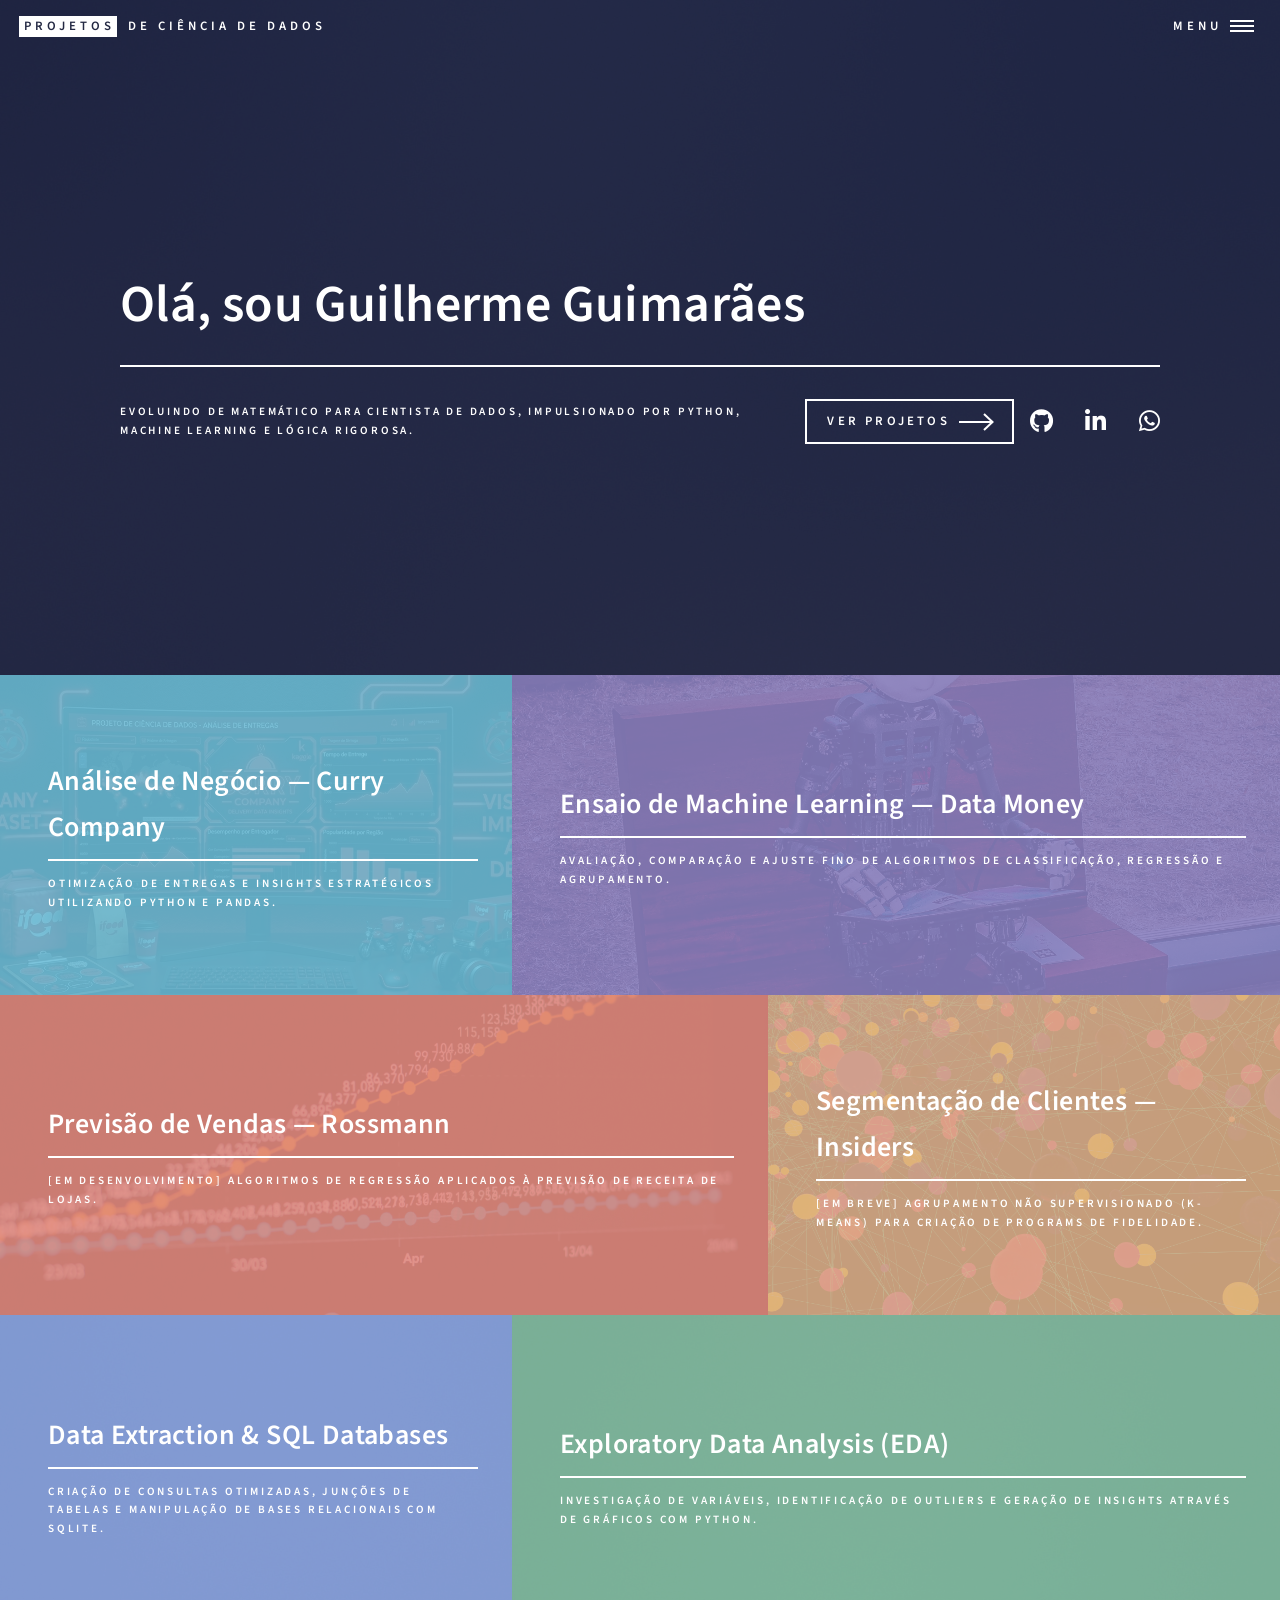
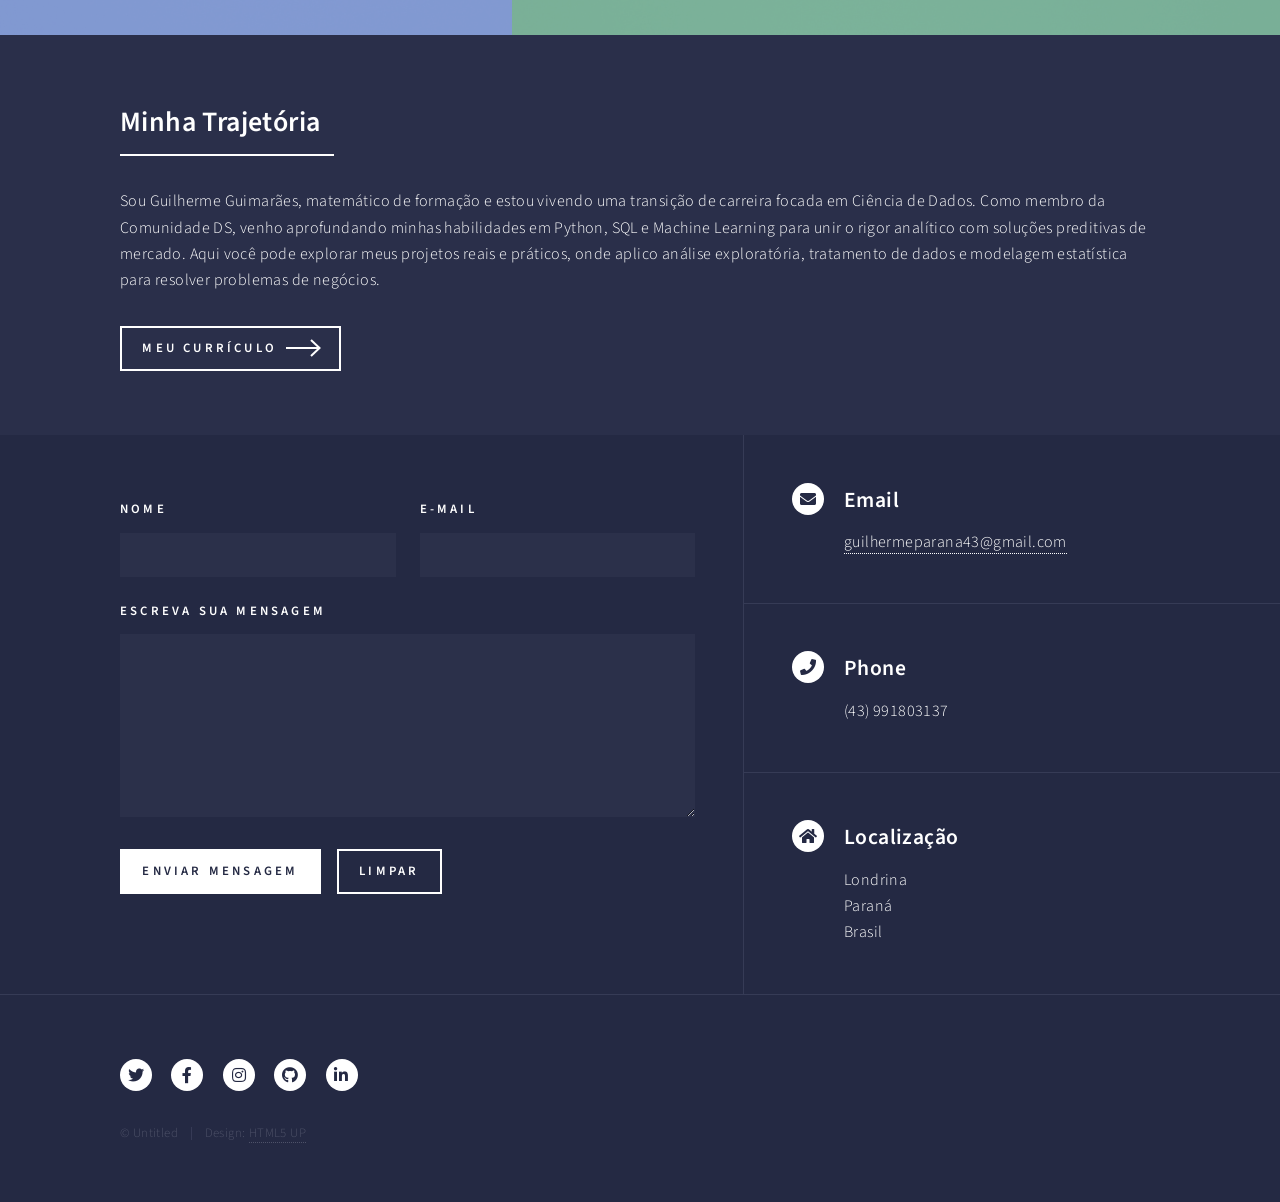
==== commit 9458fbfb: "Update index.html" ====
--- a/index.html
+++ b/index.html
@@ -1,9 +1,4 @@
 <!DOCTYPE HTML>
-<!--
-	Forty by HTML5 UP
-	html5up.net | @ajlkn
-	Free for personal and commercial use under the CCA 3.0 license (html5up.net/license)
--->
 <html>
 	<head>
 		<title>Projetos - Guilherme Guimarães</title>
@@ -14,19 +9,16 @@
 	</head>
 	<body class="is-preload">
 
-		<!-- Wrapper -->
-			<div id="wrapper">
-
-				<!-- Header -->
-					<header id="header" class="alt">
+		<div id="wrapper">
+
+				<header id="header" class="alt">
 						<a href="index.html" class="logo"><strong>Projetos</strong> <span>de Ciência de Dados</span></a>
 						<nav>
 							<a href="#menu">Menu</a>
 						</nav>
 					</header>
 
-				<!-- Menu -->
-					<nav id="menu">
+				<nav id="menu">
 						<ul class="links">
 							<li><a href="index.html">Home</a></li>
 							<li><a href="landing.html">Projetos</a></li>
@@ -40,8 +32,7 @@
 
 					</nav>
 
-				<!-- Banner -->
-<section id="banner" class="major">
+				<section id="banner" class="major">
     <div class="inner">
         <header class="major">
             <h1>Olá, sou Guilherme Guimarães</h1>
@@ -63,12 +54,10 @@
 </div>
 </section>
 
-				<!-- Main -->
-					<div id="main">
-
-						<!-- One -->
-							<section id="one" class="tiles">
-<article id="open-curry" style="cursor: pointer;">
+				<div id="main">
+
+						<section id="one" class="tiles">
+								<article id="open-curry" style="cursor: pointer;">
 									<span class="image">
 										<img src="images/pic01.jpg" alt="" />
 									</span>
@@ -77,7 +66,7 @@
 										<p>Otimização de entregas e insights estratégicos utilizando Python e Pandas.</p>
 									</header>
 								</article>
-							<article>
+								<article>
 									<span class="image">
 										<img src="images/pic02.jpg" alt="" />
 									</span>
@@ -101,7 +90,7 @@
 									</span>
 									<header class="major">
 										<h3><a href="#" class="link">Segmentação de Clientes — Insiders</a></h3>
-										<p><strong>[Em Breve]</strong> Agrupamento não supervisionado (K-Means) para criação de programas de fidelidade.</p>
+										<p><strong>[Em Breve]</strong> Agrupamento não supervisionado (K-Means) para criação de programs de fidelidade.</p>
 									</header>
 								</article>
 								<article>
@@ -124,8 +113,7 @@
 							</article>
 							</section>
 
-						<!-- Two -->
-							<section id="two">
+						<section id="two">
 								<div class="inner">
 									<header class="major">
 										<h2>Minha Trajetória</h2>
@@ -139,8 +127,7 @@
 
 					</div>
 
-				<!-- Contact -->
-					<section id="contact">
+				<section id="contact">
 						<div class="inner">
 							<section>
 								<form method="POST" action="https://formspree.io/f/maqkynvn">
@@ -192,8 +179,7 @@
 						</div>
 					</section>
 
-				<!-- Footer -->
-					<footer id="footer">
+				<footer id="footer">
 						<div class="inner">
 							<ul class="icons">
 								<li><a href="#" class="icon brands alt fa-twitter"><span class="label">Twitter</span></a></li>
@@ -210,63 +196,59 @@
 
 			</div>
 
-		<!-- Scripts -->
-			<script src="assets/js/jquery.min.js"></script>
+		<script src="assets/js/jquery.min.js"></script>
 			<script src="assets/js/jquery.scrolly.min.js"></script>
 			<script src="assets/js/jquery.scrollex.min.js"></script>
 			<script src="assets/js/browser.min.js"></script>
 			<script src="assets/js/breakpoints.min.js"></script>
 			<script src="assets/js/util.js"></script>
 			<script src="assets/js/main.js"></script>
-		<div id="curry-modal" class="custom-modal" style="display: none;">
-    <div class="modal-content">
-        <span class="close-btn">&times;</span>
-        
-        <h2>Análise de Negócio — Curry Company</h2>
-        <p class="modal-subtitle">Otimização de entregas e insights estratégicos utilizando Python e Pandas.</p>
-        
-        <hr class="modal-divider">
-        
-        <div class="modal-actions">
-            <a href="https://SEU_LINK_DO_STREAMLIT.streamlit.app" target="_blank" class="modal-btn btn-streamlit">
-                🚀 Ver Dashboard Interativo <span class="btn-sub">Streamlit</span>
-            </a>
-            <a href="https://github.com/guig23/O_NOME_DO_SEU_REPOSITORIO" target="_blank" class="modal-btn btn-github">
-                💻 Ver Código-Fonte <span class="btn-sub">GitHub</span>
-            </a>
-        </div>
-    </div>
-</div>
-<script>
+
+		<div id="curry-modal" class="custom-modal">
+			<div class="modal-content">
+				<span class="close-btn">&times;</span>
+				<h2>Análise de Negócio — Curry Company</h2>
+				<p class="modal-subtitle">Otimização de entregas e insights estratégicos utilizando Python e Pandas.</p>
+				<hr class="modal-divider">
+				<div class="modal-actions">
+					<a href="https://SEU_LINK_DO_STREAMLIT.streamlit.app" target="_blank" class="modal-btn btn-streamlit">
+						🚀 Ver Dashboard Interativo <span class="btn-sub">Streamlit</span>
+					</a>
+					<a href="https://github.com/guig23/O_NOME_DO_SEU_REPOSITORIO" target="_blank" class="modal-btn btn-github">
+						💻 Ver Código-Fonte <span class="btn-sub">GitHub</span>
+					</a>
+				</div>
+			</div>
+		</div>
+
+		<script>
 			document.addEventListener("DOMContentLoaded", function() {
 				var modal = document.getElementById("curry-modal");
 				var card = document.getElementById("open-curry");
 				var closeBtn = document.querySelector(".close-btn");
 
-				// Intercepta o clique no bloco inteiro do projeto
-				if(card) {
+				if(card && modal) {
 					card.addEventListener("click", function(e) {
 						e.preventDefault();
-						e.stopPropagation(); // Dá um "stop" no script travante do tema Forty
-						if(modal) modal.style.display = "flex";
+						e.stopPropagation();
+						modal.classList.add("active");
 					});
 				}
 
-				// Fecha o modal ao clicar no (X)
-				if(closeBtn) {
+				if(closeBtn && modal) {
 					closeBtn.addEventListener("click", function(e) {
 						e.stopPropagation();
-						if(modal) modal.style.display = "none";
+						modal.classList.remove("active");
 					});
 				}
 
-				// Fecha o modal se clicar em qualquer lugar fora da caixinha interna
 				window.addEventListener("click", function(e) {
 					if (e.target == modal) {
-						modal.style.display = "none";
+						modal.classList.remove("active");
 					}
 				});
 			});
 		</script>
+
 	</body>
 </html>
--- a/assets/css/main.css
+++ b/assets/css/main.css
@@ -3955,32 +3955,31 @@
 /* ========================================== */
 .custom-modal {
     position: fixed !important; 
-    z-index: 10000 !important; 
+    z-index: 99999 !important; /* Valor absurdamente alto para ficar por cima de tudo */
     left: 0 !important;
     top: 0 !important;
     width: 100% !important; 
     height: 100% !important; 
-    background-color: rgba(36, 41, 67, 0.95) !important; /* Fundo escuro do Forty */
+    background-color: rgba(26, 29, 46, 0.95) !important; /* Azul escuro bem denso */
     backdrop-filter: blur(8px) !important; 
-    display: none; /* Deixe como none, o JS vai alterar para flex */
+    display: none; 
     align-items: center !important;
     justify-content: center !important;
 }
 
-/* Força a caixinha interna a ter tamanho, cor e aparecer no centro */
 .modal-content {
-    background-color: #2a2f4a !important; 
+    background: #2a2f4a !important; /* Cor sólida dos cards */
     color: #ffffff !important;
     padding: 40px !important;
-    border-radius: 4px !important;
+    border-radius: 6px !important;
     width: 90% !important;
-    max-width: 500px !important;
+    max-width: 480px !important;
     position: relative !important;
-    box-shadow: 0 15px 45px rgba(0,0,0,0.7) !important;
+    box-shadow: 0 20px 50px rgba(0,0,0,0.8) !important;
     text-align: center !important;
-    display: block !important; /* Garante que o bloco interno seja renderizado */
-    visibility: visible !important;
     opacity: 1 !important;
+    transform: none !important;
+    transition: none !important;
 }
 
 .close-btn {
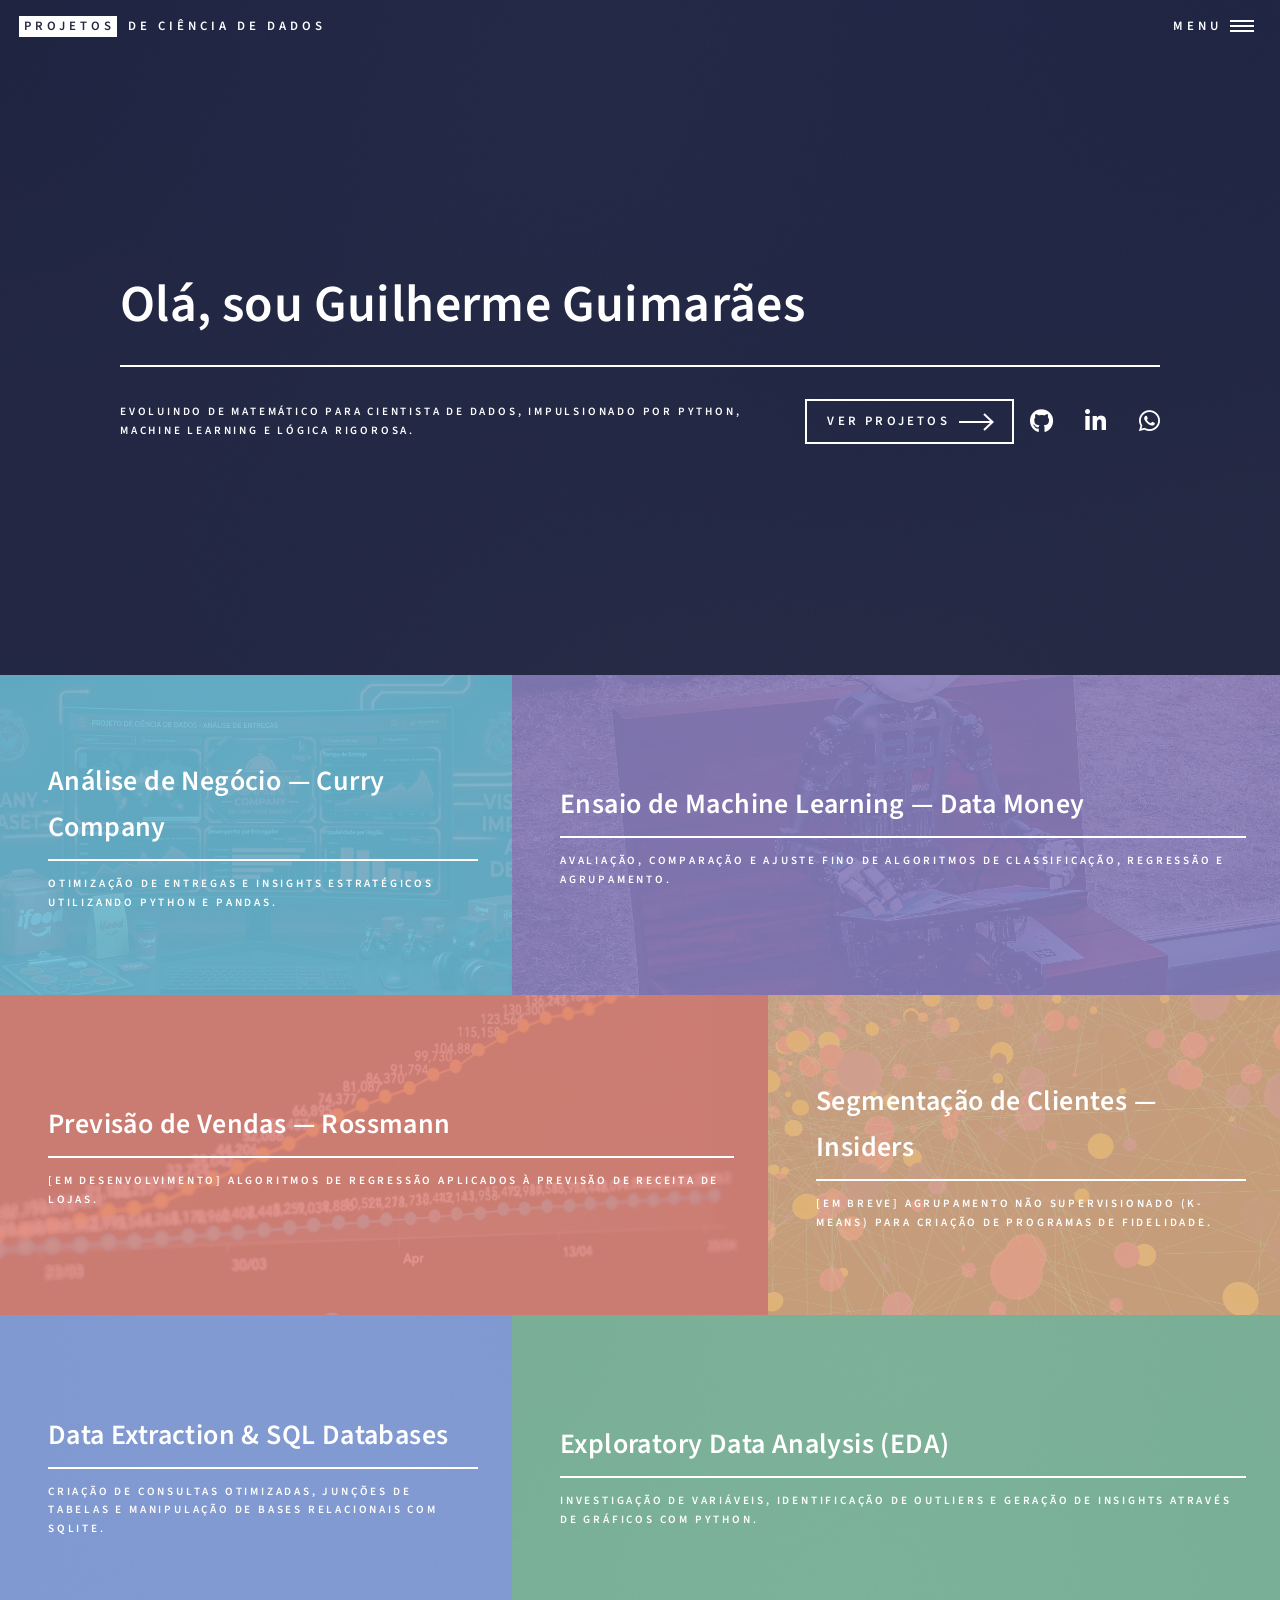
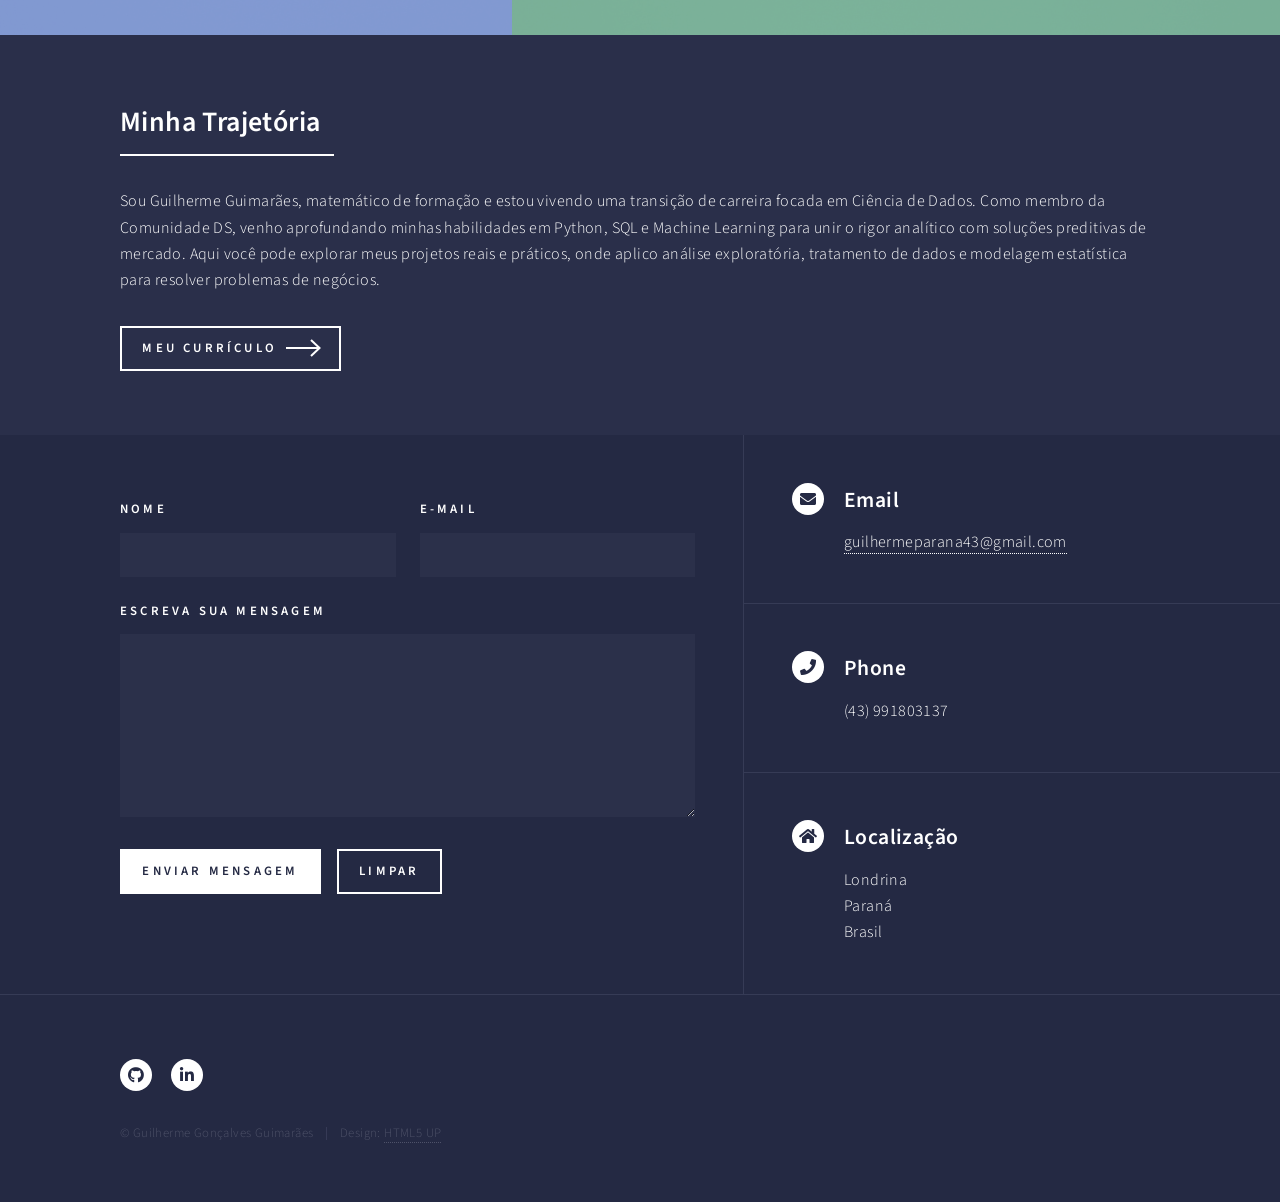
==== commit c54b20b0: "Update index.html" ====
--- a/index.html
+++ b/index.html
@@ -9,90 +9,103 @@
 	</head>
 	<body class="is-preload">
 
-		<div id="wrapper">
-
-				<header id="header" class="alt">
+		<!-- Wrapper -->
+			<div id="wrapper">
+
+				<!-- Header -->
+					<header id="header" class="alt">
 						<a href="index.html" class="logo"><strong>Projetos</strong> <span>de Ciência de Dados</span></a>
 						<nav>
 							<a href="#menu">Menu</a>
 						</nav>
 					</header>
 
-				<nav id="menu">
+				<!-- Menu -->
+					<nav id="menu">
 						<ul class="links">
 							<li><a href="index.html">Home</a></li>
 							<li><a href="landing.html">Projetos</a></li>
 							<li><a href="generic.html">Formação</a></li>
 							<li><a href="elements.html">Contato</a></li>
 						</ul>
-				<ul class="actions stacked">
-				<li><a href="cv_guilhermeg.pdf" onclick="window.open(this.href, '_blank'); return false;" class="button primary fit">Meu Currículo</a></li>
-				<li><a href="https://www.linkedin.com/in/guilherme-goncalves-guimaraes-data-scientist/" onclick="window.open(this.href, '_blank'); return false;" class="button fit">LinkedIn</a></li>
-			</ul>
-
+						<ul class="actions stacked">
+							<li><a href="cv_guilhermeg.pdf" onclick="window.open(this.href, '_blank'); return false;" class="button primary fit">Meu Currículo</a></li>
+							<li><a href="https://www.linkedin.com/in/guilherme-goncalves-guimaraes-data-scientist/" onclick="window.open(this.href, '_blank'); return false;" class="button fit">LinkedIn</a></li>
+						</ul>
 					</nav>
 
-				<section id="banner" class="major">
-    <div class="inner">
-        <header class="major">
-            <h1>Olá, sou Guilherme Guimarães</h1>
-        </header>
-	<div class="content" style="display: flex; justify-content: space-between; align-items: center;">
-    <p>EVOLUINDO DE MATEMÁTICO PARA CIENTISTA DE DADOS, IMPULSIONADO POR PYTHON, MACHINE LEARNING E LÓGICA RIGOROSA.</p>
-    
-    <div style="display: flex; align-items: center; gap: 1rem;">
-        <ul class="actions" style="margin: 0; padding: 0;">
-            <li><a href="#one" class="button next">Ver Projetos</a></li>
-        </ul>
-
-        <ul class="icons" style="display: flex; gap: 1rem; margin: 0; padding: 0; list-style: none;">
-            <li><a href="https://github.com/guig23" target="_blank" class="icon brands fa-github" style="font-size: 1.5rem;"><span class="label" style="display:none;">GitHub</span></a></li>
-            <li><a href="https://www.linkedin.com/in/guilherme-goncalves-guimaraes-data-scientist/" target="_blank" class="icon brands fa-linkedin-in" style="font-size: 1.5rem;"><span class="label" style="display:none;">LinkedIn</span></a></li>
-            <li><a href="https://wa.me/5543991803137" target="_blank" class="icon brands fa-whatsapp" style="font-size: 1.5rem;"><span class="label" style="display:none;">WhatsApp</span></a></li>
-        </ul>
-    </div>
-</div>
-</section>
-
-				<div id="main">
-
-						<section id="one" class="tiles">
-								<article id="open-curry" style="cursor: pointer;">
-									<span class="image">
-										<img src="images/pic01.jpg" alt="" />
-									</span>
-									<header class="major">
-										<h3><a href="#" class="link">Análise de Negócio — Curry Company</a></h3>
+				<!-- Banner -->
+					<section id="banner" class="major">
+						<div class="inner">
+							<header class="major">
+								<h1>Olá, sou Guilherme Guimarães</h1>
+							</header>
+							<div class="content" style="display: flex; justify-content: space-between; align-items: center;">
+								<p>EVOLUINDO DE MATEMÁTICO PARA CIENTISTA DE DADOS, IMPULSIONADO POR PYTHON, MACHINE LEARNING E LÓGICA RIGOROSA.</p>
+								
+								<div style="display: flex; align-items: center; gap: 1rem;">
+									<ul class="actions" style="margin: 0; padding: 0;">
+										<li><a href="#one" class="button next">Ver Projetos</a></li>
+									</ul>
+
+									<ul class="icons" style="display: flex; gap: 1rem; margin: 0; padding: 0; list-style: none;">
+										<li><a href="https://github.com/guig23" target="_blank" class="icon brands fa-github" style="font-size: 1.5rem;"><span class="label" style="display:none;">GitHub</span></a></li>
+										<li><a href="https://www.linkedin.com/in/guilherme-goncalves-guimaraes-data-scientist/" target="_blank" class="icon brands fa-linkedin-in" style="font-size: 1.5rem;"><span class="label" style="display:none;">LinkedIn</span></a></li>
+										<li><a href="https://wa.me/5543991803137" target="_blank" class="icon brands fa-whatsapp" style="font-size: 1.5rem;"><span class="label" style="display:none;">WhatsApp</span></a></li>
+									</ul>
+								</div>
+							</div>
+						</div>
+					</section>
+
+				<!-- Main -->
+					<div id="main">
+
+						<!-- One (Seção de Projetos em Grid Tiles) -->
+							<section id="one" class="tiles">
+								
+								<!-- PROJETO CURRY COMPANY ATUALIZADO PARA LINKAR DIRETO PARA O GENERIC.HTML -->
+								<article>
+									<span class="image">
+										<img src="images/pic01.jpg" alt="Curry Company" />
+									</span>
+									<header class="major">
+										<h3><a href="generic.html" class="link">Análise de Negócio — Curry Company</a></h3>
 										<p>Otimização de entregas e insights estratégicos utilizando Python e Pandas.</p>
 									</header>
-								</article>
+									<a href="generic.html" class="link primary"></a>
+								</article>
+
 								<article>
 									<span class="image">
 										<img src="images/pic02.jpg" alt="" />
 									</span>
-								<header class="major">
-									<h3><a href="landing.html" class="link">Ensaio de Machine Learning — Data Money</a></h3>
-									<p>Avaliação, comparação e ajuste fino de algoritmos de Classificação, Regressão e Agrupamento.</p>
-								</header>
-								</article>
-								<article>
-								<span class="image">
-									<img src="images/pic03.jpg" alt="" />
-								</span>
-								<header class="major">
-									<h3><a href="#" class="link">Previsão de Vendas — Rossmann</a></h3>
-									<p><strong>[Em Desenvolvimento]</strong> Algoritmos de regressão aplicados à previsão de receita de lojas.</p>
-								</header>
-							</article>
+									<header class="major">
+										<h3><a href="landing.html" class="link">Ensaio de Machine Learning — Data Money</a></h3>
+										<p>Avaliação, comparação e ajuste fino de algoritmos de Classificação, Regressão e Agrupamento.</p>
+									</header>
+								</article>
+								
+								<article>
+									<span class="image">
+										<img src="images/pic03.jpg" alt="" />
+									</span>
+									<header class="major">
+										<h3><a href="#" class="link">Previsão de Vendas — Rossmann</a></h3>
+										<p><strong>[Em Desenvolvimento]</strong> Algoritmos de regressão aplicados à previsão de receita de lojas.</p>
+									</header>
+								</article>
+								
 								<article>
 									<span class="image">
 										<img src="images/pic04.jpg" alt="" />
 									</span>
 									<header class="major">
 										<h3><a href="#" class="link">Segmentação de Clientes — Insiders</a></h3>
-										<p><strong>[Em Breve]</strong> Agrupamento não supervisionado (K-Means) para criação de programs de fidelidade.</p>
-									</header>
-								</article>
+										<p><strong>[Em Breve]</strong> Agrupamento não supervisionado (K-Means) para criação de programas de fidelidade.</p>
+									</header>
+								</article>
+								
 								<article>
 									<span class="image">
 										<img src="images/pic05.jpg" alt="" />
@@ -102,32 +115,36 @@
 										<p>Criação de consultas otimizadas, junções de tabelas e manipulação de bases relacionais com SQLite.</p>
 									</header>
 								</article>
-								<article>
-								<span class="image">
-									<img src="images/pic06.jpg" alt="" />
-								</span>
-								<header class="major">
-									<h3><a href="#" class="link">Exploratory Data Analysis (EDA)</a></h3>
-									<p>Investigação de variáveis, identificação de outliers e geração de insights através de gráficos com Python.</p>
-								</header>
-							</article>
-							</section>
-
-						<section id="two">
+								
+								<article>
+									<span class="image">
+										<img src="images/pic06.jpg" alt="" />
+									</span>
+									<header class="major">
+										<h3><a href="#" class="link">Exploratory Data Analysis (EDA)</a></h3>
+										<p>Investigação de variáveis, identificação de outliers e geração de insights através de gráficos com Python.</p>
+									</header>
+								</article>
+
+							</section>
+
+						<!-- Two -->
+							<section id="two">
 								<div class="inner">
 									<header class="major">
 										<h2>Minha Trajetória</h2>
 									</header>
 									<p>Sou Guilherme Guimarães, matemático de formação e estou vivendo uma transição de carreira focada em Ciência de Dados. Como membro da Comunidade DS, venho aprofundando minhas habilidades em Python, SQL e Machine Learning para unir o rigor analítico com soluções preditivas de mercado. Aqui você pode explorar meus projetos reais e práticos, onde aplico análise exploratória, tratamento de dados e modelagem estatística para resolver problemas de negócios.</p>
-								<ul class="actions">
-								    <li><a href="cv_guilhermeg.pdf" download="cv_guilhermeg.pdf" class="button next">Meu Currículo</a></li>
-								</ul>
+									<ul class="actions">
+										<li><a href="cv_guilhermeg.pdf" download="cv_guilhermeg.pdf" class="button next">Meu Currículo</a></li>
+									</ul>
 								</div>
 							</section>
 
 					</div>
 
-				<section id="contact">
+				<!-- Contact -->
+					<section id="contact">
 						<div class="inner">
 							<section>
 								<form method="POST" action="https://formspree.io/f/maqkynvn">
@@ -156,7 +173,7 @@
 									<div class="contact-method">
 										<span class="icon solid alt fa-envelope"></span>
 										<h3>Email</h3>
-										<a href="#">guilhermeparana43@gmail.com</a>
+										<a href="mailto:guilhermeparana43@gmail.com">guilhermeparana43@gmail.com</a>
 									</div>
 								</section>
 								<section>
@@ -179,24 +196,23 @@
 						</div>
 					</section>
 
-				<footer id="footer">
+				<!-- Footer -->
+					<footer id="footer">
 						<div class="inner">
 							<ul class="icons">
-								<li><a href="#" class="icon brands alt fa-twitter"><span class="label">Twitter</span></a></li>
-								<li><a href="#" class="icon brands alt fa-facebook-f"><span class="label">Facebook</span></a></li>
-								<li><a href="#" class="icon brands alt fa-instagram"><span class="label">Instagram</span></a></li>
-								<li><a href="#" class="icon brands alt fa-github"><span class="label">GitHub</span></a></li>
-								<li><a href="#" class="icon brands alt fa-linkedin-in"><span class="label">LinkedIn</span></a></li>
+								<li><a href="https://github.com/guig23" target="_blank" class="icon brands alt fa-github"><span class="label">GitHub</span></a></li>
+								<li><a href="https://www.linkedin.com/in/guilherme-goncalves-guimaraes-data-scientist/" target="_blank" class="icon brands alt fa-linkedin-in"><span class="label">LinkedIn</span></a></li>
 							</ul>
 							<ul class="copyright">
-								<li>&copy; Untitled</li><li>Design: <a href="https://html5up.net">HTML5 UP</a></li>
+								<li>&copy; Guilherme Gonçalves Guimarães</li><li>Design: <a href="https://html5up.net">HTML5 UP</a></li>
 							</ul>
 						</div>
 					</footer>
 
 			</div>
 
-		<script src="assets/js/jquery.min.js"></script>
+		<!-- Scripts -->
+			<script src="assets/js/jquery.min.js"></script>
 			<script src="assets/js/jquery.scrolly.min.js"></script>
 			<script src="assets/js/jquery.scrollex.min.js"></script>
 			<script src="assets/js/browser.min.js"></script>
@@ -204,51 +220,5 @@
 			<script src="assets/js/util.js"></script>
 			<script src="assets/js/main.js"></script>
 
-		<div id="curry-modal" class="custom-modal">
-			<div class="modal-content">
-				<span class="close-btn">&times;</span>
-				<h2>Análise de Negócio — Curry Company</h2>
-				<p class="modal-subtitle">Otimização de entregas e insights estratégicos utilizando Python e Pandas.</p>
-				<hr class="modal-divider">
-				<div class="modal-actions">
-					<a href="https://SEU_LINK_DO_STREAMLIT.streamlit.app" target="_blank" class="modal-btn btn-streamlit">
-						🚀 Ver Dashboard Interativo <span class="btn-sub">Streamlit</span>
-					</a>
-					<a href="https://github.com/guig23/O_NOME_DO_SEU_REPOSITORIO" target="_blank" class="modal-btn btn-github">
-						💻 Ver Código-Fonte <span class="btn-sub">GitHub</span>
-					</a>
-				</div>
-			</div>
-		</div>
-
-		<script>
-			document.addEventListener("DOMContentLoaded", function() {
-				var modal = document.getElementById("curry-modal");
-				var card = document.getElementById("open-curry");
-				var closeBtn = document.querySelector(".close-btn");
-
-				if(card && modal) {
-					card.addEventListener("click", function(e) {
-						e.preventDefault();
-						e.stopPropagation();
-						modal.classList.add("active");
-					});
-				}
-
-				if(closeBtn && modal) {
-					closeBtn.addEventListener("click", function(e) {
-						e.stopPropagation();
-						modal.classList.remove("active");
-					});
-				}
-
-				window.addEventListener("click", function(e) {
-					if (e.target == modal) {
-						modal.classList.remove("active");
-					}
-				});
-			});
-		</script>
-
 	</body>
 </html>
--- a/assets/css/main.css
+++ b/assets/css/main.css
@@ -3955,20 +3955,29 @@
 /* ========================================== */
 .custom-modal {
     position: fixed !important; 
-    z-index: 99999 !important; /* Valor absurdamente alto para ficar por cima de tudo */
+    z-index: 99999 !important; 
     left: 0 !important;
     top: 0 !important;
     width: 100% !important; 
     height: 100% !important; 
-    background-color: rgba(26, 29, 46, 0.95) !important; /* Azul escuro bem denso */
+    background-color: rgba(24, 26, 41, 0.96) !important; 
     backdrop-filter: blur(8px) !important; 
-    display: none; 
+    display: flex !important;
     align-items: center !important;
     justify-content: center !important;
+    opacity: 0 !important;
+    visibility: hidden !important;
+    transition: opacity 0.3s ease, visibility 0.3s ease !important;
 }
 
+/* Quando o JS colocar a classe active, ele se torna visível */
+.custom-modal.active {
+    opacity: 1 !important;
+    visibility: visible !important;
+}
+
 .modal-content {
-    background: #2a2f4a !important; /* Cor sólida dos cards */
+    background: #2a2f4a !important; 
     color: #ffffff !important;
     padding: 40px !important;
     border-radius: 6px !important;
@@ -3977,9 +3986,6 @@
     position: relative !important;
     box-shadow: 0 20px 50px rgba(0,0,0,0.8) !important;
     text-align: center !important;
-    opacity: 1 !important;
-    transform: none !important;
-    transition: none !important;
 }
 
 .close-btn {
@@ -3991,7 +3997,6 @@
     color: #9fa4bc !important;
     transition: color 0.2s ease !important;
     line-height: 1 !important;
-    display: inline-block !important;
 }
 .close-btn:hover {
     color: #ffffff !important;
@@ -4002,7 +4007,6 @@
     margin-bottom: 5px !important;
     letter-spacing: 1px !important;
     color: #ffffff !important;
-    display: block !important;
 }
 
 .modal-subtitle {
@@ -4011,7 +4015,6 @@
     text-transform: uppercase !important;
     letter-spacing: 1px !important;
     margin-bottom: 20px !important;
-    display: block !important;
 }
 
 .modal-divider {
@@ -4019,7 +4022,6 @@
     height: 1px !important;
     background: rgba(255, 255, 255, 0.1) !important;
     margin: 20px 0 !important;
-    display: block !important;
 }
 
 .modal-actions {
@@ -4028,7 +4030,6 @@
     gap: 15px !important;
 }
 
-/* Botões do Modal */
 .modal-btn {
     display: flex !important;
     flex-direction: column !important;
@@ -4075,3 +4076,138 @@
     background-color: rgba(255, 255, 255, 0.05) !important;
     border-color: #ffffff !important;
 }
+/* ==========================================================================
+   CUSTOM MODAL — CURRY COMPANY
+   ========================================================================== */
+
+/* Fundo do Modal (escondido por padrão) */
+.custom-modal {
+    display: none; 
+    position: fixed;
+    z-index: 10000; /* Garante que fica por cima de tudo, incluindo o menu */
+    left: 0;
+    top: 0;
+    width: 100%;
+    height: 100%;
+    overflow: auto;
+    background-color: rgba(36, 41, 67, 0.85); /* Fundo escuro semi-transparente combinando com o tema */
+    backdrop-filter: blur(4px); /* Efeito de desfoque ao fundo */
+    align-items: center;
+    justify-content: center;
+}
+
+/* Quando o Modal estiver ativo (ativado pelo JavaScript) */
+.custom-modal.active {
+    display: flex;
+    animation: fadeIn 0.3s ease-out;
+}
+
+/* Caixa de Conteúdo do Modal */
+.modal-content {
+    background-color: #2a304e; /* Tom ligeiramente mais claro que o fundo do site */
+    border: 1px solid rgba(212, 212, 255, 0.1);
+    padding: 2.5rem;
+    width: 90%;
+    max-width: 550px;
+    border-radius: 4px;
+    position: relative;
+    box-shadow: 0 10px 30px rgba(0, 0, 0, 0.5);
+    text-align: center;
+    animation: slideUp 0.3s ease-out;
+}
+
+/* Botão de Fechar (X) */
+.close-btn {
+    position: absolute;
+    top: 15px;
+    right: 20px;
+    color: rgba(212, 212, 255, 0.5);
+    font-size: 2rem;
+    font-weight: 300;
+    cursor: pointer;
+    transition: color 0.2s ease;
+}
+
+.close-btn:hover {
+    color: #9bf1ff; /* Cor de destaque do seu tema */
+}
+
+/* Subtítulo e Divisor internos */
+.modal-subtitle {
+    font-size: 0.95rem;
+    color: rgba(212, 212, 255, 0.7);
+    margin-top: -0.5rem;
+    margin-bottom: 1.5rem;
+    line-height: 1.5;
+}
+
+.modal-divider {
+    border: 0;
+    border-bottom: solid 1px rgba(212, 212, 255, 0.1);
+    margin: 1.5rem 0;
+}
+
+/* Contentor dos Botões */
+.modal-actions {
+    display: flex;
+    flex-direction: column;
+    gap: 1rem;
+}
+
+/* Estilização Geral dos Botões do Modal */
+.modal-btn {
+    display: block;
+    padding: 0.75rem 1rem;
+    font-weight: 600;
+    letter-spacing: 0.1em;
+    text-transform: uppercase;
+    font-size: 0.75rem;
+    border-radius: 4px;
+    text-decoration: none;
+    transition: background-color 0.2s ease, transform 0.2s ease;
+    border: 0;
+}
+
+.modal-btn .btn-sub {
+    display: block;
+    font-size: 0.6rem;
+    font-weight: 300;
+    opacity: 0.7;
+    text-transform: none;
+    margin-top: 2px;
+}
+
+/* Botão Streamlit */
+.btn-streamlit {
+    background-color: #ff4b4b;
+    color: #ffffff !important;
+}
+
+.btn-streamlit:hover {
+    background-color: #e03e3e;
+    transform: translateY(-2px);
+}
+
+/* Botão GitHub */
+.btn-github {
+    background-color: rgba(212, 212, 255, 0.05);
+    color: #ffffff !important;
+    border: 1px solid rgba(212, 212, 255, 0.2);
+}
+
+.btn-github:hover {
+    background-color: rgba(212, 212, 255, 0.1);
+    border-color: #9bf1ff;
+    transform: translateY(-2px);
+}
+
+/* Animações de Transição */
+@keyframes fadeIn {
+    from { opacity: 0; }
+    to { opacity: 1; }
+}
+
+@keyframes slideUp {
+    from { transform: translateY(20px); opacity: 0; }
+    to { transform: translateY(0); opacity: 1; }
+}
